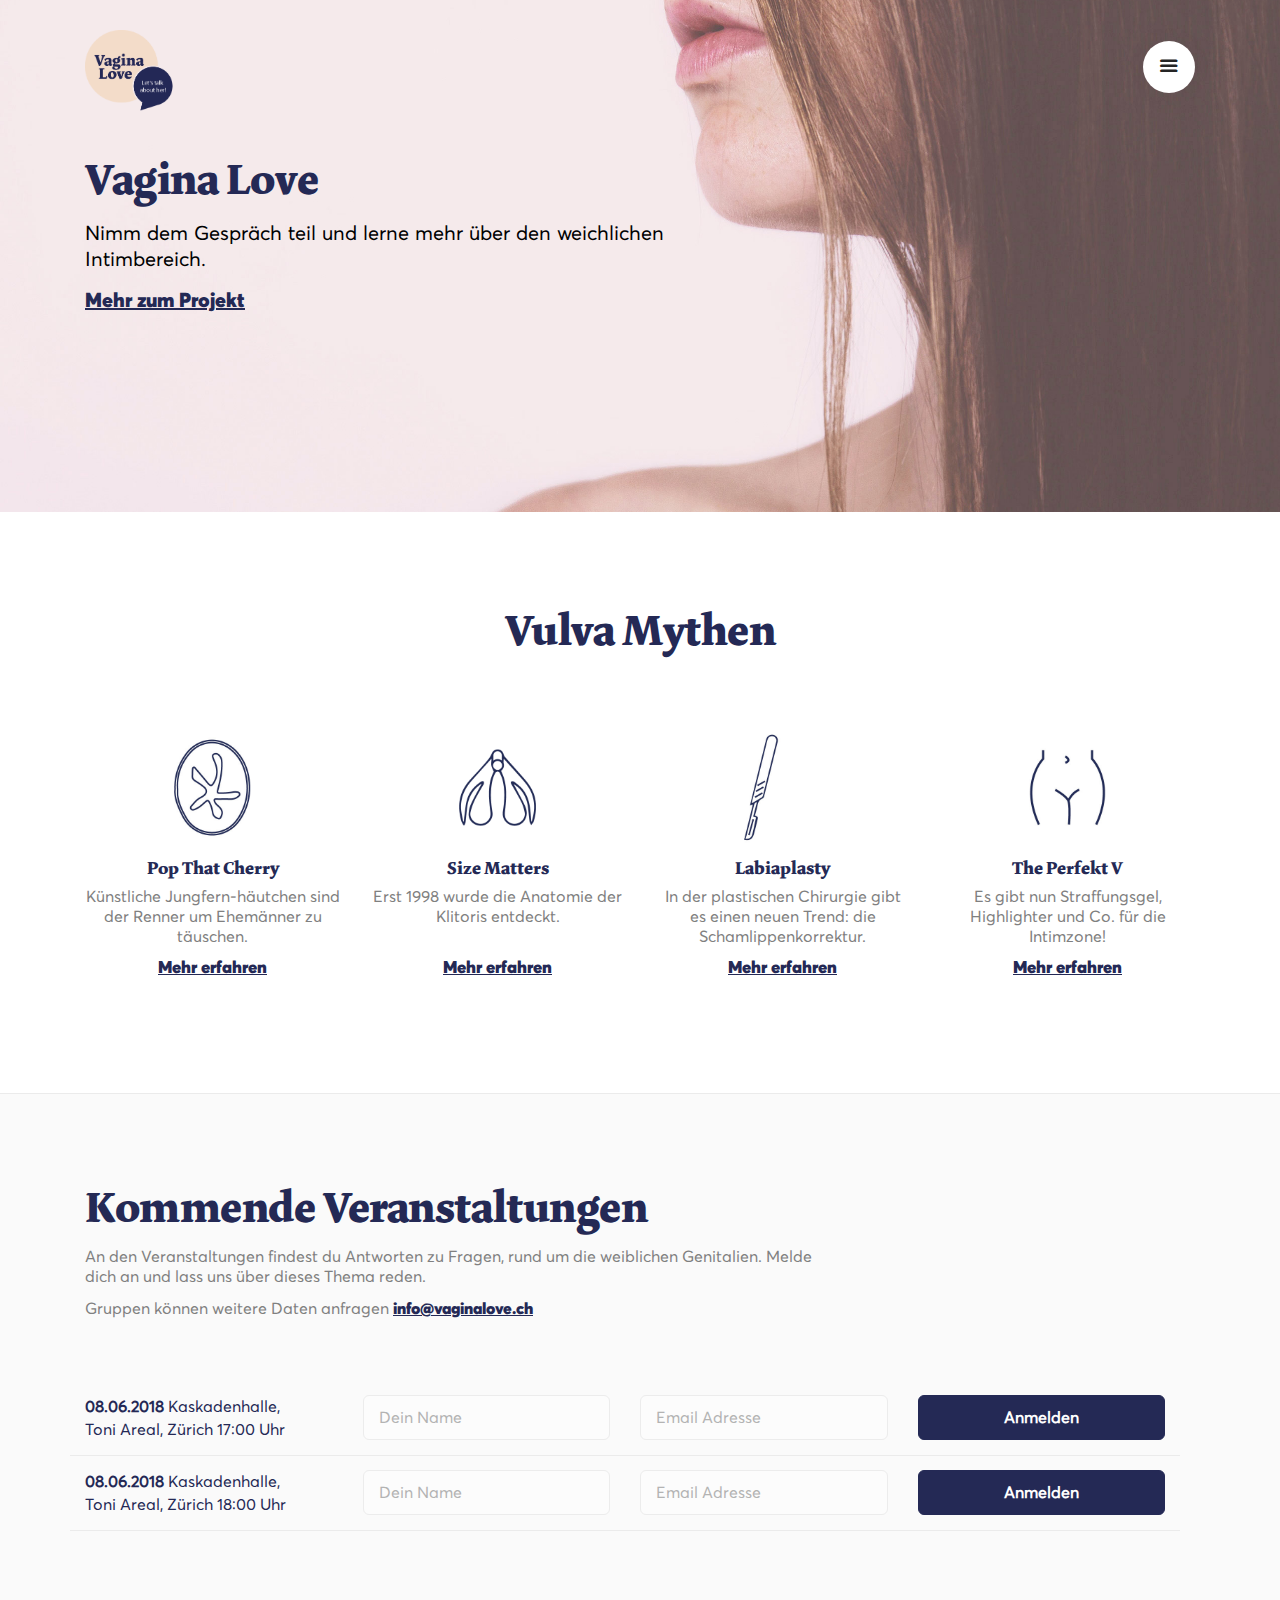
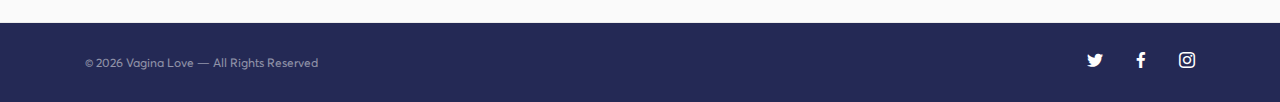
==== index.html @ 662192b5 "init size matters question change max to min in choral 1263" ====
<!doctype html>
<html lang="en">
    <head>
        <meta charset="utf-8">
        <title>Vagina Love – Let's talk about her</title>
        <meta name="viewport" content="width=device-width, initial-scale=1.0">
        <link href="css/stack-interface.css" rel="stylesheet" type="text/css" media="all">
        <link href="css/socicon.css" rel="stylesheet" type="text/css" media="all" />
        <link href="css/bootstrap.css" rel="stylesheet" type="text/css" media="all" />
        <link href="css/stack-interface.css" rel="stylesheet" type="text/css" media="all" />
        <link href="css/theme-charcoal.css" rel="stylesheet" type="text/css" media="all" />
        <link href="css/custom.css" rel="stylesheet" type="text/css" media="all" />
        <link href="css/checkValidity.css" rel="stylesheet" type="text/css" media="all" />

    </head>
    <body data-smooth-scroll-offset="77">
        <div class="nav-container">
            <div>
                <nav class="bar bar-toggle bar--absolute bar--transparent">
                    <div class="container">
                        <div class="row align-items-center">
                            <div class="col-6">
                                <div class="bar__module">
                                    <a href="index.html">  <img class="logo logo-light" alt="logo" src="img/Logo_Vagina_Love_05.png"> </a>
                                </div>
                            </div>
                            <div class="col-6 d-flex justify-content-end">
                                <div class="bar__module">
                                    <div class="modal-instance pull-right">
                                    <a class="modal-trigger menu-toggle" href="#"> <i class="stack-interface stack-menu"></i> </a>    
                                        <div class="modal-container menu-fullscreen">
                                            <div class="modal-content" data-width="100%" data-height="100%">
                                                <div class="pos-vertical-center pos-absolute text-center">
                                                    
                                                    <ul class="menu-vertical">
                                                        <li class="h3"> <a href="index.html">Vagina Love</a> </li>
                                                        <li class="h3"> <a href="das-projekt.html">Das Projekt</a> </li>
                                                       
                                                    </ul>
                                                </div>
                                                
                                            </div>
                                        </div>
                                    </div>
                                </div>
                            </div>
                        </div>
                    </div>
                </nav>
            </div>
        </div>
        <div class="main-container">
            <section class="cover cover-features imagebg image--light space--md" data-overlay="5">
                <div class="background-image-holder"> <img alt="background" src="img/freestocks-org-104616-unsplash.jpg"> </div>
                <div class="container">
                    <div class="row">
                        <div class="col-md-7 col-lg-7">
                            <h1>Vagina Love</h1>
                            <p class="lead weiss"> Nimm dem Gespräch teil und lerne mehr über den weichlichen Intimbereich.&nbsp;</p>
                            <a href="das-projekt.html"><h5 class="text-decoration title-link"><b>Mehr zum Projekt</b></h5></a>
                         
                        </div>

                    </div>
                </div>
            </section>
            <section>
                <div class="container">
                    <div class="row titel">
                        <div class="col-md-12 mobile-center">
                            <h1>Vulva Mythen</h1>
                        </div>
                    </div>
                </div>
          
            <section class="space--xs">
                <div class="container">
                    <div class="row mobile-center">
                        <div class="col-md-6 col-lg-3 abstand-box">
                            <div class="feature feature-6 ">
                            <a href="#" class="feature feature-6""> <img class="dark-icon" alt="Pic" src="img/VL_Icons_transparent-04.png">
                                <h4><b>Pop That Cherry</b></h4>
                                <p class="averta-small"> Künstliche Jungfern-häutchen sind der Renner um Ehemänner zu täuschen. </p>
                                <a href="pop-that-cherry.html"><h5 class="text-decoration"><b>Mehr erfahren</b></h5></a>
                            </a>

                            </div>
                        </div>
                        <div class="col-md-6 col-lg-3 abstand-box">
                            <div class="feature feature-6 ">
                            <a href="#" class="feature feature-6"> <img class="dark-icon" alt="Pic" src="img/VL_Icons_transparent-02.png">
                                <h4><b>Size Matters</b></h4>
                                <p class="averta-small"> Erst 1998 wurde die Anatomie der Klitoris entdeckt. </p>
                                <a href="size-matters.html"><h5 class="text-decoration"><b>Mehr erfahren</b></h5></a>
                            </a>

                            </div>
                        </div>
                     <div class="col-md-6 col-lg-3 abstand-box">
                            <div class="feature feature-6">
                            <a href="#" class="feature"><img class="mob dark-icon" alt="Pic" src="img/VL_Icons_transparent-03.jpg"> <img class="resp dark-icon " alt="Pic" src="img/VL_Icons_transparent-03-resp.png">
                                
                           
                                <h4><b>Labiaplasty</b></h4>
                                <p class="averta-small"> In der plastischen Chirurgie gibt es einen neuen Trend: die Schamlippenkorrektur. </p>
                                <a href="labiaplasty.html"><h5 class="text-decoration"><b>Mehr erfahren</b></h5></a>
                            </a>

                            </div>
                        </div>
                        <div class="col-md-6 col-lg-3 abstand-box letzte-box">
                            <div class="feature feature-6 ">
                            <a href="#" class="feature"> <img class="dark-icon" alt="Pic" src="img/VL_Icons_transparent-01.png">
                                <h4><b>The Perfekt V</b></h4>
                                <p class="averta-small"> Es gibt nun Straffungsgel, Highlighter und Co. für die Intimzone! </p>
                                <a href="perfect-v.html"><h5 class="text-decoration"><b>Mehr erfahren</b></h5></a>
                            </a>

                            </div>
                        </div>
                    </div>
                </div>
            </section>






            <section class="bg--secondary scroll-top">
                <div class="container">
                    <div class="row titel">
                        <div class="col-md-8">
                            <h1>Kommende Veranstaltungen</h1>
                            <p class="averta-small"> An den Veranstaltungen findest du Antworten zu Fragen, rund um die weiblichen Genitalien. Melde dich an und lass uns über dieses Thema reden. </p> 
                        
                            <p class="text-decoration averta-small tiefer">Gruppen können weitere Daten anfragen <a href="mailto:info@vaginalove.ch"><strong>info@vaginalove.ch</strong></a></p>  
                        </div>
                        
                    </div>
                </div>
            

            
<section class="anmelden">
            <section class="space--xxs text-center links bg--secondary">
                <div class="container">
                    <form class="row strich info-form">
                        <div class="col-md-6 col-lg-3 hoch "> 
                            <h5 class="info-date"><strong>08.06.2018</strong> Kaskadenhalle, </br>Toni Areal, Zürich 17:00 Uhr</h5> </div>
                            <div class="col-md-6 col-lg-3"> 
                                <input class="info-name" type="text" name="name" placeholder="Dein Name" required="true"> 
                            </div>
                            <div class="col-md-6 col-lg-3 "> 
                                <input  class="info-mail" type="email" name="email" placeholder="Email Adresse" required="true" type="mail">
                            </div>
                            <div class="col-md-6 col-lg-3 "> 
                                <button type="submit" class="btn btn--primary reg-btn">Anmelden</button> 
                            </div>
                        </form>
                </div>
           
            <section class="text-center links space--xxs bg--secondary">
                <div class="container">
                    <form class="row strich info-form">
                        <div class="col-md-6 col-lg-3 hoch "> 
                            <h5 class="info-date"><strong>08.06.2018</strong> Kaskadenhalle, </br>Toni Areal, Zürich 18:00 Uhr</h5> </div>
                            <div class="col-md-6 col-lg-3"> 
                                <input class="info-name" type="text" name="name" placeholder="Dein Name" required="true"> 
                            </div>
                            <div class="col-md-6 col-lg-3 "> 
                                <input  class="info-mail" type="email" name="email" placeholder="Email Adresse" required="true" type="mail">
                            </div>
                            <div class="col-md-6 col-lg-3 "> 
                                <button type="submit" class="btn btn--primary reg-btn">Anmelden</button> 
                            </div>
                        </form>
                </div>
            
           </section>
</section>


        </div>
<footer class="footer-7 text-center-xs bg--primary">
                <div class="container">
                    <div class="row">
                        <div class="col-sm-6"> <span class="type--fine-print">© <span class="update-year"></span> Vagina Love — All Rights Reserved</span>
                        </div>
                        <div class="col-sm-6 text-right text-center-xs">
                            <ul class="social-list list-inline">
                            
                                <li><a href="#"><i class="socicon socicon-twitter icon icon--xs"></i></a></li>
                                <li><a href="#"><i class="socicon socicon-facebook icon icon--xs"></i></a></li>
                                <li><a href="#"><i class="socicon socicon-instagram icon icon--xs"></i></a></li>
                            </ul>
                        </div>
                    </div>
                </div>
</footer>
        <script src="js/jquery-3.1.1.min.js"></script>
        <script src="js/parallax.js"></script>
        <script src="js/smooth-scroll.min.js"></script>
        <script src="js/scripts.js"></script>
        <script src="js/php-script.js"></script>
        <script src="js/checkValidity.js"></script>
        <script src="js/custom.js"></script>
    </body>

</html>
---- css/stack-interface.css ----
@font-face {
  font-family: 'stack-interface';
  src: url('../fonts/stack-interface.eot?33839631');
  src: url('../fonts/stack-interface.eot?33839631#iefix') format('embedded-opentype'),
       url('../fonts/stack-interface.woff2?33839631') format('woff2'),
       url('../fonts/stack-interface.woff?33839631') format('woff'),
       url('../fonts/stack-interface.ttf?33839631') format('truetype'),
       url('../fonts/stack-interface.svg?33839631#stack-interface') format('svg');
  font-weight: normal;
  font-style: normal;
}
/* Chrome hack: SVG is rendered more smooth in Windozze. 100% magic, uncomment if you need it. */
/* Note, that will break hinting! In other OS-es font will be not as sharp as it could be */
/*
@media screen and (-webkit-min-device-pixel-ratio:0) {
  @font-face {
    font-family: 'stack-interface';
    src: url('../font/stack-interface.svg?34857618#stack-interface') format('svg');
  }
}
*/
 
 [class^="stack-"]:before, [class*=" stack-"]:before {
  font-family: "stack-interface";
  font-style: normal;
  font-weight: normal;
  speak: none;
 
  display: inline-block;
  text-decoration: inherit;
  width: 1em;
  margin-right: .2em;
  text-align: center;
  /* opacity: .8; */
 
  /* For safety - reset parent styles, that can break glyph codes*/
  font-variant: normal;
  text-transform: none;
 
  /* fix buttons height, for twitter bootstrap */
  line-height: 1em;
 
  /* Animation center compensation - margins should be symmetric */
  /* remove if not needed */
  margin-left: .2em;
 
  /* you can be more comfortable with increased icons size */
  /* font-size: 120%; */
 
  /* Font smoothing. That was taken from TWBS */
  -webkit-font-smoothing: antialiased;
  -moz-osx-font-smoothing: grayscale;
 
  /* Uncomment for 3D effect */
  /* text-shadow: 1px 1px 1px rgba(127, 127, 127, 0.3); */
}
 
.stack-down-open-big:before { content: '\e800'; } /* '' */
.stack-left-open-big:before { content: '\e801'; } /* '' */
.stack-right-open-big:before { content: '\e802'; } /* '' */
.stack-up-open-big:before { content: '\e803'; } /* '' */
.stack-basket:before { content: '\e804'; } /* '' */
.stack-search:before { content: '\e805'; } /* '' */
.stack-down-dir:before { content: '\e806'; } /* '' */
.stack-left-dir:before { content: '\e807'; } /* '' */
.stack-right-dir:before { content: '\e808'; } /* '' */
.stack-up-dir:before { content: '\e809'; } /* '' */
.stack-down-open:before { content: '\e80a'; } /* '' */
.stack-left-open:before { content: '\e80b'; } /* '' */
.stack-right-open:before { content: '\e80c'; } /* '' */
.stack-up-open:before { content: '\e80d'; } /* '' */
.stack-menu:before { content: '\e80e'; } /* '' */
.stack-users:before { content: '\e80f'; } /* '' */
.stack-publish:before { content: '\e810'; } /* '' */
.stack-trash:before { content: '\e811'; } /* '' */
.stack-bell:before { content: '\e812'; } /* '' */
.stack-cog:before { content: '\e813'; } /* '' */
.stack-plus-circled:before { content: '\e814'; } /* '' */
.stack-dot-3:before { content: '\e815'; } /* '' */
---- css/socicon.css ----
@font-face {
  font-family: 'Socicon';
  src:  url('../fonts/socicon.eot?a93r5t');
  src:  url('../fonts/socicon.eot?a93r5t#iefix') format('embedded-opentype'),
    url('../fonts/socicon.ttf?a93r5t') format('truetype'),
    url('../fonts/socicon.woff?a93r5t') format('woff'),
    url('../fonts/socicon.svg?a93r5t#Socicon') format('svg');
  font-weight: normal;
  font-style: normal;
}

[class^="socicon-"], [class*=" socicon-"] {
  /* use !important to prevent issues with browser extensions that change fonts */
  font-family: 'Socicon' !important;
  speak: none;
  font-style: normal;
  font-weight: normal;
  font-variant: normal;
  text-transform: none;
  line-height: 1;

  /* Better Font Rendering =========== */
  -webkit-font-smoothing: antialiased;
  -moz-osx-font-smoothing: grayscale;
}

.socicon-gamewisp:before {
  content: "\e905";
}
.socicon-bloglovin:before {
  content: "\e904";
}
.socicon-tunein:before {
  content: "\e903";
}
.socicon-gamejolt:before {
  content: "\e901";
}
.socicon-trello:before {
  content: "\e902";
}
.socicon-spreadshirt:before {
  content: "\e900";
}
.socicon-500px:before {
  content: "\e000";
}
.socicon-8tracks:before {
  content: "\e001";
}
.socicon-airbnb:before {
  content: "\e002";
}
.socicon-alliance:before {
  content: "\e003";
}
.socicon-amazon:before {
  content: "\e004";
}
.socicon-amplement:before {
  content: "\e005";
}
.socicon-android:before {
  content: "\e006";
}
.socicon-angellist:before {
  content: "\e007";
}
.socicon-apple:before {
  content: "\e008";
}
.socicon-appnet:before {
  content: "\e009";
}
.socicon-baidu:before {
  content: "\e00a";
}
.socicon-bandcamp:before {
  content: "\e00b";
}
.socicon-battlenet:before {
  content: "\e00c";
}
.socicon-beam:before {
  content: "\e00d";
}
.socicon-bebee:before {
  content: "\e00e";
}
.socicon-bebo:before {
  content: "\e00f";
}
.socicon-behance:before {
  content: "\e010";
}
.socicon-blizzard:before {
  content: "\e011";
}
.socicon-blogger:before {
  content: "\e012";
}
.socicon-buffer:before {
  content: "\e013";
}
.socicon-chrome:before {
  content: "\e014";
}
.socicon-coderwall:before {
  content: "\e015";
}
.socicon-curse:before {
  content: "\e016";
}
.socicon-dailymotion:before {
  content: "\e017";
}
.socicon-deezer:before {
  content: "\e018";
}
.socicon-delicious:before {
  content: "\e019";
}
.socicon-deviantart:before {
  content: "\e01a";
}
.socicon-diablo:before {
  content: "\e01b";
}
.socicon-digg:before {
  content: "\e01c";
}
.socicon-discord:before {
  content: "\e01d";
}
.socicon-disqus:before {
  content: "\e01e";
}
.socicon-douban:before {
  content: "\e01f";
}
.socicon-draugiem:before {
  content: "\e020";
}
.socicon-dribbble:before {
  content: "\e021";
}
.socicon-drupal:before {
  content: "\e022";
}
.socicon-ebay:before {
  content: "\e023";
}
.socicon-ello:before {
  content: "\e024";
}
.socicon-endomodo:before {
  content: "\e025";
}
.socicon-envato:before {
  content: "\e026";
}
.socicon-etsy:before {
  content: "\e027";
}
.socicon-facebook:before {
  content: "\e028";
}
.socicon-feedburner:before {
  content: "\e029";
}
.socicon-filmweb:before {
  content: "\e02a";
}
.socicon-firefox:before {
  content: "\e02b";
}
.socicon-flattr:before {
  content: "\e02c";
}
.socicon-flickr:before {
  content: "\e02d";
}
.socicon-formulr:before {
  content: "\e02e";
}
.socicon-forrst:before {
  content: "\e02f";
}
.socicon-foursquare:before {
  content: "\e030";
}
.socicon-friendfeed:before {
  content: "\e031";
}
.socicon-github:before {
  content: "\e032";
}
.socicon-goodreads:before {
  content: "\e033";
}
.socicon-google:before {
  content: "\e034";
}
.socicon-googlescholar:before {
  content: "\e035";
}
.socicon-googlegroups:before {
  content: "\e036";
}
.socicon-googlephotos:before {
  content: "\e037";
}
.socicon-googleplus:before {
  content: "\e038";
}
.socicon-grooveshark:before {
  content: "\e039";
}
.socicon-hackerrank:before {
  content: "\e03a";
}
.socicon-hearthstone:before {
  content: "\e03b";
}
.socicon-hellocoton:before {
  content: "\e03c";
}
.socicon-heroes:before {
  content: "\e03d";
}
.socicon-hitbox:before {
  content: "\e03e";
}
.socicon-horde:before {
  content: "\e03f";
}
.socicon-houzz:before {
  content: "\e040";
}
.socicon-icq:before {
  content: "\e041";
}
.socicon-identica:before {
  content: "\e042";
}
.socicon-imdb:before {
  content: "\e043";
}
.socicon-instagram:before {
  content: "\e044";
}
.socicon-issuu:before {
  content: "\e045";
}
.socicon-istock:before {
  content: "\e046";
}
.socicon-itunes:before {
  content: "\e047";
}
.socicon-keybase:before {
  content: "\e048";
}
.socicon-lanyrd:before {
  content: "\e049";
}
.socicon-lastfm:before {
  content: "\e04a";
}
.socicon-line:before {
  content: "\e04b";
}
.socicon-linkedin:before {
  content: "\e04c";
}
.socicon-livejournal:before {
  content: "\e04d";
}
.socicon-lyft:before {
  content: "\e04e";
}
.socicon-macos:before {
  content: "\e04f";
}
.socicon-mail:before {
  content: "\e050";
}
.socicon-medium:before {
  content: "\e051";
}
.socicon-meetup:before {
  content: "\e052";
}
.socicon-mixcloud:before {
  content: "\e053";
}
.socicon-modelmayhem:before {
  content: "\e054";
}
.socicon-mumble:before {
  content: "\e055";
}
.socicon-myspace:before {
  content: "\e056";
}
.socicon-newsvine:before {
  content: "\e057";
}
.socicon-nintendo:before {
  content: "\e058";
}
.socicon-npm:before {
  content: "\e059";
}
.socicon-odnoklassniki:before {
  content: "\e05a";
}
.socicon-openid:before {
  content: "\e05b";
}
.socicon-opera:before {
  content: "\e05c";
}
.socicon-outlook:before {
  content: "\e05d";
}
.socicon-overwatch:before {
  content: "\e05e";
}
.socicon-patreon:before {
  content: "\e05f";
}
.socicon-paypal:before {
  content: "\e060";
}
.socicon-periscope:before {
  content: "\e061";
}
.socicon-persona:before {
  content: "\e062";
}
.socicon-pinterest:before {
  content: "\e063";
}
.socicon-play:before {
  content: "\e064";
}
.socicon-player:before {
  content: "\e065";
}
.socicon-playstation:before {
  content: "\e066";
}
.socicon-pocket:before {
  content: "\e067";
}
.socicon-qq:before {
  content: "\e068";
}
.socicon-quora:before {
  content: "\e069";
}
.socicon-raidcall:before {
  content: "\e06a";
}
.socicon-ravelry:before {
  content: "\e06b";
}
.socicon-reddit:before {
  content: "\e06c";
}
.socicon-renren:before {
  content: "\e06d";
}
.socicon-researchgate:before {
  content: "\e06e";
}
.socicon-residentadvisor:before {
  content: "\e06f";
}
.socicon-reverbnation:before {
  content: "\e070";
}
.socicon-rss:before {
  content: "\e071";
}
.socicon-sharethis:before {
  content: "\e072";
}
.socicon-skype:before {
  content: "\e073";
}
.socicon-slideshare:before {
  content: "\e074";
}
.socicon-smugmug:before {
  content: "\e075";
}
.socicon-snapchat:before {
  content: "\e076";
}
.socicon-songkick:before {
  content: "\e077";
}
.socicon-soundcloud:before {
  content: "\e078";
}
.socicon-spotify:before {
  content: "\e079";
}
.socicon-stackexchange:before {
  content: "\e07a";
}
.socicon-stackoverflow:before {
  content: "\e07b";
}
.socicon-starcraft:before {
  content: "\e07c";
}
.socicon-stayfriends:before {
  content: "\e07d";
}
.socicon-steam:before {
  content: "\e07e";
}
.socicon-storehouse:before {
  content: "\e07f";
}
.socicon-strava:before {
  content: "\e080";
}
.socicon-streamjar:before {
  content: "\e081";
}
.socicon-stumbleupon:before {
  content: "\e082";
}
.socicon-swarm:before {
  content: "\e083";
}
.socicon-teamspeak:before {
  content: "\e084";
}
.socicon-teamviewer:before {
  content: "\e085";
}
.socicon-technorati:before {
  content: "\e086";
}
.socicon-telegram:before {
  content: "\e087";
}
.socicon-tripadvisor:before {
  content: "\e088";
}
.socicon-tripit:before {
  content: "\e089";
}
.socicon-triplej:before {
  content: "\e08a";
}
.socicon-tumblr:before {
  content: "\e08b";
}
.socicon-twitch:before {
  content: "\e08c";
}
.socicon-twitter:before {
  content: "\e08d";
}
.socicon-uber:before {
  content: "\e08e";
}
.socicon-ventrilo:before {
  content: "\e08f";
}
.socicon-viadeo:before {
  content: "\e090";
}
.socicon-viber:before {
  content: "\e091";
}
.socicon-viewbug:before {
  content: "\e092";
}
.socicon-vimeo:before {
  content: "\e093";
}
.socicon-vine:before {
  content: "\e094";
}
.socicon-vkontakte:before {
  content: "\e095";
}
.socicon-warcraft:before {
  content: "\e096";
}
.socicon-wechat:before {
  content: "\e097";
}
.socicon-weibo:before {
  content: "\e098";
}
.socicon-whatsapp:before {
  content: "\e099";
}
.socicon-wikipedia:before {
  content: "\e09a";
}
.socicon-windows:before {
  content: "\e09b";
}
.socicon-wordpress:before {
  content: "\e09c";
}
.socicon-wykop:before {
  content: "\e09d";
}
.socicon-xbox:before {
  content: "\e09e";
}
.socicon-xing:before {
  content: "\e09f";
}
.socicon-yahoo:before {
  content: "\e0a0";
}
.socicon-yammer:before {
  content: "\e0a1";
}
.socicon-yandex:before {
  content: "\e0a2";
}
.socicon-yelp:before {
  content: "\e0a3";
}
.socicon-younow:before {
  content: "\e0a4";
}
.socicon-youtube:before {
  content: "\e0a5";
}
.socicon-zapier:before {
  content: "\e0a6";
}
.socicon-zerply:before {
  content: "\e0a7";
}
.socicon-zomato:before {
  content: "\e0a8";
}
.socicon-zynga:before {
  content: "\e0a9";
}
---- css/stack-interface.css ----
@font-face {
  font-family: 'stack-interface';
  src: url('../fonts/stack-interface.eot?33839631');
  src: url('../fonts/stack-interface.eot?33839631#iefix') format('embedded-opentype'),
       url('../fonts/stack-interface.woff2?33839631') format('woff2'),
       url('../fonts/stack-interface.woff?33839631') format('woff'),
       url('../fonts/stack-interface.ttf?33839631') format('truetype'),
       url('../fonts/stack-interface.svg?33839631#stack-interface') format('svg');
  font-weight: normal;
  font-style: normal;
}
/* Chrome hack: SVG is rendered more smooth in Windozze. 100% magic, uncomment if you need it. */
/* Note, that will break hinting! In other OS-es font will be not as sharp as it could be */
/*
@media screen and (-webkit-min-device-pixel-ratio:0) {
  @font-face {
    font-family: 'stack-interface';
    src: url('../font/stack-interface.svg?34857618#stack-interface') format('svg');
  }
}
*/
 
 [class^="stack-"]:before, [class*=" stack-"]:before {
  font-family: "stack-interface";
  font-style: normal;
  font-weight: normal;
  speak: none;
 
  display: inline-block;
  text-decoration: inherit;
  width: 1em;
  margin-right: .2em;
  text-align: center;
  /* opacity: .8; */
 
  /* For safety - reset parent styles, that can break glyph codes*/
  font-variant: normal;
  text-transform: none;
 
  /* fix buttons height, for twitter bootstrap */
  line-height: 1em;
 
  /* Animation center compensation - margins should be symmetric */
  /* remove if not needed */
  margin-left: .2em;
 
  /* you can be more comfortable with increased icons size */
  /* font-size: 120%; */
 
  /* Font smoothing. That was taken from TWBS */
  -webkit-font-smoothing: antialiased;
  -moz-osx-font-smoothing: grayscale;
 
  /* Uncomment for 3D effect */
  /* text-shadow: 1px 1px 1px rgba(127, 127, 127, 0.3); */
}
 
.stack-down-open-big:before { content: '\e800'; } /* '' */
.stack-left-open-big:before { content: '\e801'; } /* '' */
.stack-right-open-big:before { content: '\e802'; } /* '' */
.stack-up-open-big:before { content: '\e803'; } /* '' */
.stack-basket:before { content: '\e804'; } /* '' */
.stack-search:before { content: '\e805'; } /* '' */
.stack-down-dir:before { content: '\e806'; } /* '' */
.stack-left-dir:before { content: '\e807'; } /* '' */
.stack-right-dir:before { content: '\e808'; } /* '' */
.stack-up-dir:before { content: '\e809'; } /* '' */
.stack-down-open:before { content: '\e80a'; } /* '' */
.stack-left-open:before { content: '\e80b'; } /* '' */
.stack-right-open:before { content: '\e80c'; } /* '' */
.stack-up-open:before { content: '\e80d'; } /* '' */
.stack-menu:before { content: '\e80e'; } /* '' */
.stack-users:before { content: '\e80f'; } /* '' */
.stack-publish:before { content: '\e810'; } /* '' */
.stack-trash:before { content: '\e811'; } /* '' */
.stack-bell:before { content: '\e812'; } /* '' */
.stack-cog:before { content: '\e813'; } /* '' */
.stack-plus-circled:before { content: '\e814'; } /* '' */
.stack-dot-3:before { content: '\e815'; } /* '' */
---- css/theme-charcoal.css ----
/**!**************/
/**! Contents **/
/**! 01. Reset **/
/**! 02. Typography **/
/**! 03. Position **/
/**! 04. Element Size **/
/**! 05. Images **/
/**! 06. Buttons **/
/**! 07. Icons **/
/**! 08. Lists **/
/**! 09. Lightbox **/
/**! 10. Menus **/
/**! 11. Dropdowns **/
/**! 12. Form Elements **/
/**! 13. Accordions **/
/**! 14. Breadcrumbs **/
/**! 15. Radials **/
/**! 16. Tabs **/
/**! 17. Boxes **/
/**! 18. Sliders Flickity **/
/**! 19. Hover Elements **/
/**! 20. Masonry **/
/**! 21. Modals **/
/**! 22. Maps **/
/**! 23. Parallax **/
/**! 24. Notifications **/
/**! 25. Video **/
/**! 26. Colors **/
/**! 27. Image Blocks **/
/**! 28. MailChimp & Campaign Monitor **/
/**! 29. Twitter **/
/**! 30. Transitions **/
/**! 31. Switchable Sections **/
/**! 32. Typed Effect **/
/**! 33. Gradient BG **/
/**! 34. Bars **/
/**! 35. Navigation In Page **/
/**! 36. Helper Classes **/
/**! 37. Spacing **/
/**! 38. Boxed Layout **/
/**! 39. Wizard **/
/**! 40. Alerts **/
/**! 41. Progress - Horizontal **/
/**! 42. Theme Overrides **/
/**!**************/
/**!**************/
/**!**************/
/**! 01. Reset **/
*,
h1,
h2,
h3,
h4,
h5,
h6,
p,
ul,
a {
  margin: 0;
  padding: 0;
}
/**! 02. Typography **/
html {
  font-size: 87.5%;
}
@media all and (max-width: 768px) {
  html {
    font-size: 81.25%;
  }
}
body {
  font-size: 1em;
  line-height: 1.85714286em;
  -webkit-font-smoothing: antialiased;
  -moz-osx-font-smoothing: grayscale;
  font-family: 'Open Sans', 'Helvetica', 'Arial', sans-serif;
  color: #666666;
  font-weight: 400;
}
h1,
h2,
h3,
h4,
h5,
h6,
.h1,
.h2,
.h3,
.h4,
.h5,
.h6 {
  font-family: 'Open Sans', 'Helvetica', 'Arial', sans-serif;
  color: #252525;
  font-weight: 300;
  font-variant-ligatures: common-ligatures;
  margin-top: 0;
  margin-bottom: 0;
}
h1,
.h1 {
  font-size: 3.14285714em;
  line-height: 1.31818182em;
}
h2,
.h2 {
  font-size: 2.35714286em;
  line-height: 1.36363636em;
}
h3,
.h3 {
  font-size: 1.78571429em;
  line-height: 1.5em;
}
h4,
.h4 {
  font-size: 1.35714286em;
  line-height: 1.36842105em;
}
h5,
.h5 {
  font-size: 1em;
  line-height: 1.85714286em;
}
h6,
.h6 {
  font-size: 0.85714286em;
  line-height: 2.16666667em;
}
.lead {
  font-size: 1.35714286em;
  line-height: 1.68421053em;
}
@media all and (max-width: 767px) {
  h1,
  .h1 {
    font-size: 2.35714286em;
    line-height: 1.36363636em;
  }
  h2,
  .h2 {
    font-size: 1.78571429em;
    line-height: 1.5em;
  }
  h3,
  .h3 {
    font-size: 1.35714286em;
    line-height: 1.85714286em;
  }
  .lead {
    font-size: 1.35714286em;
    line-height: 1.36842105em;
  }
}
p,
ul,
ol,
pre,
table,
blockquote {
  margin-bottom: 1.85714286em;
}
ul,
ol {
  list-style: none;
  line-height: 1.85714286em;
}
ul.bullets {
  list-style: inside;
}
ol {
  list-style-type: upper-roman;
  list-style-position: inside;
}
blockquote {
  font-size: 1.78571429em;
  line-height: 1.5em;
  padding: 0;
  margin: 0;
  border-left: 0;
}
strong {
  font-weight: 600;
}
hr {
  margin: 1.85714286em 0;
  border-color: #fafafa;
}
a:hover,
a:focus,
a:active {
  text-decoration: none;
  outline: none;
}
/*! Typography -- Helpers */
.type--fade {
  opacity: .5;
}
.type--uppercase {
  text-transform: uppercase;
}
.type--bold {
  font-weight: bold;
}
.type--italic {
  font-style: italic;
}
.type--fine-print {
  font-size: 0.85714286em;
}
.type--strikethrough {
  text-decoration: line-through;
  opacity: .5;
}
.type--underline {
  text-decoration: underline;
}
.type--body-font {
  font-family: 'Open Sans', 'Helvetica';
}
/**! 03. Position **/
body {
  overflow-x: hidden;
}
.pos-relative {
  position: relative;
}
.pos-absolute {
  position: absolute;
}
.pos-absolute.container {
  left: 0;
  right: 0;
}
.pos-top {
  top: 0;
}
.pos-bottom {
  bottom: 0;
}
.pos-right {
  right: 0;
}
.pos-left {
  left: 0;
}
.float-left {
  float: left;
}
.float-right {
  float: right;
}
@media all and (max-width: 767px) {
  .float-left,
  .float-right {
    float: none;
  }
  .float-left-xs {
    float: left;
  }
  .float-right-xs {
    float: right;
  }
}
.pos-vertical-center {
  position: relative;
  top: 50%;
  transform: translateY(-50%);
  -webkit-transform: translateY(-50%);
}
@media all and (max-width: 767px) {
  .pos-vertical-center {
    top: 0;
    transform: none;
    -webkit-transform: none;
  }
}
@media all and (max-height: 600px) {
  .pos-vertical-center {
    top: 0;
    transform: none;
    -webkit-transform: none;
  }
}
.pos-vertical-align-columns {
  display: table;
  table-layout: fixed;
  width: 100%;
}
.pos-vertical-align-columns > div[class*='col-'] {
  display: table-cell;
  float: none;
  vertical-align: middle;
}
@media all and (max-width: 990px) {
  .pos-vertical-align-columns {
    display: block;
    width: auto;
  }
  .pos-vertical-align-columns > div[class*='col-'] {
    display: block;
  }
}
.inline-block {
  display: inline-block;
}
.block {
  display: block;
}
@media all and (max-width: 767px) {
  .block--xs {
    display: block;
  }
}
@media all and (max-width: 990px) {
  .text-center-md {
    text-align: center;
  }
  .text-left-md {
    text-align: left;
  }
  .text-right-md {
    text-align: right;
  }
}
@media all and (max-width: 767px) {
  .text-center-xs {
    text-align: center;
  }
  .text-left-xs {
    text-align: left;
  }
  .text-right-xs {
    text-align: right;
  }
}
/**! 04. Element Size **/
.height-100,
.height-90,
.height-80,
.height-70,
.height-60,
.height-50,
.height-40,
.height-30,
.height-20,
.height-10 {
  height: auto;
  padding: 5em 0;
}
@media all and (max-width: 767px) {
  .height-100,
  .height-90,
  .height-80,
  .height-70,
  .height-60,
  .height-50,
  .height-40,
  .height-30,
  .height-20,
  .height-10 {
    height: auto;
    padding: 4em 0;
  }
}
@media all and (min-height: 600px) and (min-width: 767px) {
  .height-10 {
    height: 10vh;
  }
  .height-20 {
    height: 20vh;
  }
  .height-30 {
    height: 30vh;
  }
  .height-40 {
    height: 40vh;
  }
  .height-50 {
    height: 50vh;
  }
  .height-60 {
    height: 60vh;
  }
  .height-70 {
    height: 70vh;
  }
  .height-80 {
    height: 80vh;
  }
  .height-90 {
    height: 90vh;
  }
  .height-100 {
    height: 100vh;
  }
}
section.height-auto {
  height: auto;
}
section.height-auto .pos-vertical-center {
  top: 0;
  position: relative;
  transform: none;
}
@media all and (max-width: 767px) {
  div[class*='col-'][class*='height-'] {
    padding-top: 5.57142857em !important;
    padding-bottom: 5.57142857em !important;
  }
}
/**! 05. Images **/
img {
  max-width: 100%;
  margin-bottom: 1.85714286em;
}
/*p+img, img:last-child{
	margin-bottom: 0;
}*/
.img--fullwidth {
  width: 100%;
}
[data-grid="2"].masonry {
  -webkit-column-count: 2;
  -webkit-column-gap: 0;
  -moz-column-count: 2;
  -moz-column-gap: 0;
  column-count: 2;
  column-gap: 0;
}
[data-grid="2"].masonry li {
  width: 100%;
  float: none;
}
[data-grid="2"] li {
  width: 50%;
  display: inline-block;
}
[data-grid="3"].masonry {
  -webkit-column-count: 3;
  -webkit-column-gap: 0;
  -moz-column-count: 3;
  -moz-column-gap: 0;
  column-count: 3;
  column-gap: 0;
}
[data-grid="3"].masonry li {
  width: 100%;
  float: none;
}
[data-grid="3"] li {
  width: 33.33333333%;
  display: inline-block;
}
[data-grid="4"].masonry {
  -webkit-column-count: 4;
  -webkit-column-gap: 0;
  -moz-column-count: 4;
  -moz-column-gap: 0;
  column-count: 4;
  column-gap: 0;
}
[data-grid="4"].masonry li {
  width: 100%;
  float: none;
}
[data-grid="4"] li {
  width: 25%;
  display: inline-block;
}
[data-grid="5"].masonry {
  -webkit-column-count: 5;
  -webkit-column-gap: 0;
  -moz-column-count: 5;
  -moz-column-gap: 0;
  column-count: 5;
  column-gap: 0;
}
[data-grid="5"].masonry li {
  width: 100%;
  float: none;
}
[data-grid="5"] li {
  width: 20%;
  display: inline-block;
}
[data-grid="6"].masonry {
  -webkit-column-count: 6;
  -webkit-column-gap: 0;
  -moz-column-count: 6;
  -moz-column-gap: 0;
  column-count: 6;
  column-gap: 0;
}
[data-grid="6"].masonry li {
  width: 100%;
  float: none;
}
[data-grid="6"] li {
  width: 16.66666667%;
  display: inline-block;
}
[data-grid="7"].masonry {
  -webkit-column-count: 7;
  -webkit-column-gap: 0;
  -moz-column-count: 7;
  -moz-column-gap: 0;
  column-count: 7;
  column-gap: 0;
}
[data-grid="7"].masonry li {
  width: 100%;
  float: none;
}
[data-grid="7"] li {
  width: 14.28571429%;
  display: inline-block;
}
[data-grid="8"].masonry {
  -webkit-column-count: 8;
  -webkit-column-gap: 0;
  -moz-column-count: 8;
  -moz-column-gap: 0;
  column-count: 8;
  column-gap: 0;
}
[data-grid="8"].masonry li {
  width: 100%;
  float: none;
}
[data-grid="8"] li {
  width: 12.5%;
  display: inline-block;
}
@media all and (max-width: 767px) {
  [data-grid]:not(.masonry) li {
    width: 33.333333%;
  }
  [data-grid="2"]:not(.masonry) li {
    width: 50%;
  }
  [data-grid].masonry {
    -webkit-column-count: 1;
    -moz-column-count: 1;
    column-count: 1;
  }
}
.background-image-holder {
  position: absolute;
  height: 100%;
  top: 0;
  left: 0;
  background-size: cover !important;
  background-position: 50% 50% !important;
  z-index: 0;
  transition: opacity .3s linear;
  -webkit-transition: opacity .3s linear;
  opacity: 0;
  background: #252525;
}
.background-image-holder:not([class*='col-']) {
  width: 100%;
}
.background-image-holder.background--bottom {
  background-position: 50% 100% !important;
}
.background-image-holder.background--top {
  background-position: 50% 0% !important;
}
.image--light .background-image-holder {
  background: none;
}
.background-image-holder img {
  display: none;
}
[data-overlay] {
  position: relative;
}
[data-overlay]:before {
  position: absolute;
  content: '';
  background: #252525;
  width: 100%;
  height: 100%;
  top: 0;
  left: 0;
  z-index: 1;
}
[data-overlay] *:not(.container):not(.background-image-holder) {
  z-index: 2;
}
[data-overlay].image--light:before {
  background: #fff;
}
[data-overlay].bg--primary:before {
  background: #2374ab;
}
[data-overlay="1"]:before {
  opacity: 0.1;
}
[data-overlay="2"]:before {
  opacity: 0.2;
}
[data-overlay="3"]:before {
  opacity: 0.3;
}
[data-overlay="4"]:before {
  opacity: 0.4;
}
[data-overlay="5"]:before {
  opacity: 0.5;
}
[data-overlay="6"]:before {
  opacity: 0.6;
}
[data-overlay="7"]:before {
  opacity: 0.7;
}
[data-overlay="8"]:before {
  opacity: 0.8;
}
[data-overlay="9"]:before {
  opacity: 0.9;
}
[data-overlay="10"]:before {
  opacity: 1;
}
[data-overlay="0"]:before {
  opacity: 0;
}
[data-scrim-bottom] {
  position: relative;
}
[data-scrim-bottom]:before {
  position: absolute;
  content: '';
  width: 100%;
  height: 80%;
  background: -moz-linear-gradient(top, rgba(0, 0, 0, 0) 0%, #252525 100%);
  /* FF3.6+ */
  background: -webkit-gradient(linear, left top, left bottom, color-stop(0%, rgba(0, 0, 0, 0)), color-stop(100%, #252525));
  /* Chrome,Safari4+ */
  background: -webkit-linear-gradient(top, rgba(0, 0, 0, 0) 0%, #252525 100%);
  /* Chrome10+,Safari5.1+ */
  background: -o-linear-gradient(top, rgba(0, 0, 0, 0) 0%, #252525 100%);
  /* Opera 11.10+ */
  background: -ms-linear-gradient(top, rgba(0, 0, 0, 0) 0%, #252525 100%);
  /* IE10+ */
  background: linear-gradient(to bottom, rgba(0, 0, 0, 0) 0%, #252525 100%);
  bottom: 0;
  left: 0;
  z-index: 1;
  backface-visibility: hidden;
}
[data-scrim-bottom]:not(.image--light) h1,
[data-scrim-bottom]:not(.image--light) h2,
[data-scrim-bottom]:not(.image--light) h3,
[data-scrim-bottom]:not(.image--light) h4,
[data-scrim-bottom]:not(.image--light) h5,
[data-scrim-bottom]:not(.image--light) h6 {
  color: #a5a5a5;
  color: #f1f1f1;
}
[data-scrim-bottom]:not(.image--light) p,
[data-scrim-bottom]:not(.image--light) span,
[data-scrim-bottom]:not(.image--light) ul {
  color: #e6e6e6;
}
[data-scrim-bottom].image--light:before {
  background: #fff;
}
[data-scrim-bottom="1"]:before {
  opacity: 0.1;
}
[data-scrim-bottom="2"]:before {
  opacity: 0.2;
}
[data-scrim-bottom="3"]:before {
  opacity: 0.3;
}
[data-scrim-bottom="4"]:before {
  opacity: 0.4;
}
[data-scrim-bottom="5"]:before {
  opacity: 0.5;
}
[data-scrim-bottom="6"]:before {
  opacity: 0.6;
}
[data-scrim-bottom="7"]:before {
  opacity: 0.7;
}
[data-scrim-bottom="8"]:before {
  opacity: 0.8;
}
[data-scrim-bottom="9"]:before {
  opacity: 0.9;
}
[data-scrim-bottom="10"]:before {
  opacity: 1;
}
[data-scrim-top] {
  position: relative;
}
[data-scrim-top]:before {
  position: absolute;
  content: '';
  width: 100%;
  height: 80%;
  background: -moz-linear-gradient(bottom, #252525 0%, rgba(0, 0, 0, 0) 100%);
  /* FF3.6+ */
  background: -webkit-gradient(linear, left bottom, left bottom, color-stop(0%, #252525), color-stop(100%, rgba(0, 0, 0, 0)));
  /* Chrome,Safari4+ */
  background: -webkit-linear-gradient(bottom, #252525 0%, rgba(0, 0, 0, 0) 100%);
  /* Chrome10+,Safari5.1+ */
  background: -o-linear-gradient(bottom, #252525 0%, rgba(0, 0, 0, 0) 100%);
  /* Opera 11.10+ */
  background: -ms-linear-gradient(bottom, #252525 0%, rgba(0, 0, 0, 0) 100%);
  /* IE10+ */
  background: linear-gradient(to bottom, #252525 0%, rgba(0, 0, 0, 0) 100%);
  top: 0;
  left: 0;
  z-index: 1;
}
[data-scrim-top]:not(.image--light) h1,
[data-scrim-top]:not(.image--light) h2,
[data-scrim-top]:not(.image--light) h3,
[data-scrim-top]:not(.image--light) h4,
[data-scrim-top]:not(.image--light) h5,
[data-scrim-top]:not(.image--light) h6 {
  color: #fff;
}
[data-scrim-top]:not(.image--light) p,
[data-scrim-top]:not(.image--light) span,
[data-scrim-top]:not(.image--light) ul {
  color: #e6e6e6;
}
[data-scrim-top].image--light:before {
  background: #fff;
}
[data-scrim-top="1"]:before {
  opacity: 0.1;
}
[data-scrim-top="2"]:before {
  opacity: 0.2;
}
[data-scrim-top="3"]:before {
  opacity: 0.3;
}
[data-scrim-top="4"]:before {
  opacity: 0.4;
}
[data-scrim-top="5"]:before {
  opacity: 0.5;
}
[data-scrim-top="6"]:before {
  opacity: 0.6;
}
[data-scrim-top="7"]:before {
  opacity: 0.7;
}
[data-scrim-top="8"]:before {
  opacity: 0.8;
}
[data-scrim-top="9"]:before {
  opacity: 0.9;
}
[data-scrim-top="10"]:before {
  opacity: 1;
}
.imagebg {
  position: relative;
}
.imagebg .container {
  z-index: 2;
}
.imagebg .container:not(.pos-absolute) {
  position: relative;
}
.imagebg:not(.image--light) h1,
.imagebg:not(.image--light) h2,
.imagebg:not(.image--light) h3,
.imagebg:not(.image--light) h4,
.imagebg:not(.image--light) h5,
.imagebg:not(.image--light) h6,
.imagebg:not(.image--light) p,
.imagebg:not(.image--light) ul,
.imagebg:not(.image--light) blockquote {
  color: #fff;
}
.imagebg:not(.image--light) .bg--white h1,
.imagebg:not(.image--light) .bg--white h2,
.imagebg:not(.image--light) .bg--white h3,
.imagebg:not(.image--light) .bg--white h4,
.imagebg:not(.image--light) .bg--white h5,
.imagebg:not(.image--light) .bg--white h6 {
  color: #252525;
}
.imagebg:not(.image--light) .bg--white p,
.imagebg:not(.image--light) .bg--white ul {
  color: #666666;
}
div[data-overlay] h1,
div[data-overlay] h2,
div[data-overlay] h3,
div[data-overlay] h4,
div[data-overlay] h5,
div[data-overlay] h6 {
  color: #fff;
}
div[data-overlay] p,
div[data-overlay] ul {
  color: #fff;
}
.parallax {
  overflow: hidden;
}
.parallax .background-image-holder {
  transition: none !important;
  -webkit-transition: none !important;
  -moz-transition: none !important;
}
.image--xxs {
  max-height: 1.85714286em;
}
.image--xs {
  max-height: 3.71428571em;
}
.image--sm {
  max-height: 5.57142857em;
}
.image--md {
  max-height: 7.42857143em;
}
/**! 06. Buttons **/
.btn {
  font-family: 'Open Sans', 'Helvetica', 'Arial', sans-serif;
  transition: 0.1s linear;
  -webkit-transition: 0.1s linear;
  -moz-transition: 0.1s linear;
  border-radius: 6px;
  padding-top: 0.46428571em;
  padding-bottom: 0.46428571em;
  padding-right: 2.78571429em;
  padding-left: 2.78571429em;
  border: 1px solid #252525;
  border-width: 1px;
  font-size: inherit;
  line-height: 1.85714286em;
}
.btn .btn__text,
.btn i {
  color: #252525;
  border-color: #252525;
  font-weight: 700;
  font-size: 0.85714286em;
}
.btn[class*='col-'] {
  margin-left: 0;
  margin-right: 0;
}
.btn:active {
  box-shadow: none;
  -webkit-box-shadow: none;
}
.btn.bg--facebook,
.btn.bg--twitter,
.btn.bg--instagram,
.btn.bg--googleplus,
.btn.bg--pinterest,
.btn.bg--dribbble,
.btn.bg--behance,
.btn.bg--dark {
  border-color: rgba(0, 0, 0, 0) !important;
}
.btn.bg--facebook .btn__text,
.btn.bg--twitter .btn__text,
.btn.bg--instagram .btn__text,
.btn.bg--googleplus .btn__text,
.btn.bg--pinterest .btn__text,
.btn.bg--dribbble .btn__text,
.btn.bg--behance .btn__text,
.btn.bg--dark .btn__text {
  color: #fff;
}
.btn.bg--facebook .btn__text i,
.btn.bg--twitter .btn__text i,
.btn.bg--instagram .btn__text i,
.btn.bg--googleplus .btn__text i,
.btn.bg--pinterest .btn__text i,
.btn.bg--dribbble .btn__text i,
.btn.bg--behance .btn__text i,
.btn.bg--dark .btn__text i {
  color: #fff;
}
.btn.bg--facebook:hover,
.btn.bg--twitter:hover,
.btn.bg--instagram:hover,
.btn.bg--googleplus:hover,
.btn.bg--pinterest:hover,
.btn.bg--dribbble:hover,
.btn.bg--behance:hover,
.btn.bg--dark:hover {
  opacity: .9;
}
.btn.bg--error {
  background: #e23636;
  border-color: #e23636 !important;
}
.btn.bg--error:hover {
  background: #e54c4c;
  border-color: #e54c4c !important;
  color: #fff !important;
}
.btn.bg--error .btn__text {
  color: #fff;
}
.btn.bg--error .btn__text i {
  color: #fff;
}
@media all and (min-width: 768px) {
  .btn + .btn {
    margin-left: 1.85714286em;
  }
}
.btn:first-child {
  margin-left: 0;
}
.btn:last-child {
  margin-right: 0;
}
.btn--xs {
  padding-top: 0;
  padding-bottom: 0;
  padding-right: 1.39285714em;
  padding-left: 1.39285714em;
}
.btn--sm {
  padding-top: 0.30952381em;
  padding-bottom: 0.30952381em;
  padding-right: 1.85714286em;
  padding-left: 1.85714286em;
}
.btn--lg {
  padding-top: 0.58035714em;
  padding-bottom: 0.58035714em;
  padding-right: 3.48214286em;
  padding-left: 3.48214286em;
}
.btn--lg .btn__text {
  font-size: 1.07142857em;
}
.btn--primary,
.btn--primary:visited {
  background: #2374ab;
  border-color: #2374ab;
}
.btn--primary .btn__text,
.btn--primary:visited .btn__text {
  color: #fff;
}
.btn--primary .btn__text i,
.btn--primary:visited .btn__text i {
  color: #fff;
}
.btn--primary:hover {
  background: #2782c0;
}
.btn--primary:active {
  background: #1f6696;
}
.btn--primary-1,
.btn--primary-1:visited {
  background: #2c3d55;
  border-color: #2c3d55;
}
.btn--primary-1 .btn__text,
.btn--primary-1:visited .btn__text {
  color: #fff;
}
.btn--primary-1:hover {
  background: #354966;
}
.btn--primary-1:active {
  background: #233144;
}
.btn--primary-2,
.btn--primary-2:visited {
  background: #ff8484;
  border-color: #ff8484;
}
.btn--primary-2 .btn__text,
.btn--primary-2:visited .btn__text {
  color: #fff;
}
.btn--primary-2:hover {
  background: #ff9e9e;
}
.btn--primary-2:active {
  background: #ff6a6a;
}
.btn--secondary {
  background: #fafafa;
  border-color: #fafafa;
}
.btn--secondary:hover {
  background: #ffffff;
}
.btn--secondary:active {
  background: #f5f5f5;
}
.btn--white {
  background: #fff;
  color: #252525;
  border-color: #fff;
}
.btn--white i {
  color: #252525;
}
.btn--transparent {
  background: none;
  border-color: rgba(0, 0, 0, 0);
  padding-left: 0;
  padding-right: 0;
}
.btn--transparent.btn--white .btn__text {
  color: #fff;
}
.btn--unfilled {
  background: none;
}
.btn--unfilled.btn--white .btn__text {
  color: #fff;
}
.btn--unfilled.btn--white i {
  color: #fff;
}
.btn--floating {
  position: fixed;
  bottom: 3.71428571em;
  right: 3.71428571em;
  z-index: 10;
}
/**! 07. Icons **/
.icon {
  line-height: 1em;
  font-size: 3.14285714em;
}
.icon--xs {
  font-size: 1em;
}
.icon--sm {
  font-size: 2.35714286em;
}
.icon--lg {
  font-size: 5.57142857em;
}
/**! 08. Lists **/
ul:last-child {
  margin: 0;
}
.list-inline li {
  padding: 0 1em;
  margin-left: 0;
}
.list-inline li:first-child {
  padding-left: 0;
}
.list-inline li:last-child {
  padding-right: 0;
}
.list-inline.list-inline--narrow li {
  padding: 0 .5em;
}
.list-inline.list-inline--wide li {
  padding: 0 2em;
}
/**! 09. Lightbox **/
.lb-outerContainer {
  border-radius: 0;
}
.lb-outerContainer .lb-container {
  padding: 0;
}
.lb-outerContainer .lb-container img {
  margin: 0;
}
.lightbox-gallery {
  overflow: hidden;
}
.lightbox-gallery li {
  float: left;
}
.lightbox-gallery li img {
  margin: 0;
  width: 100%;
}
.lightbox-gallery.gallery--gaps li {
  padding: 0.46428571em;
}
/**! 10. Menus **/
.menu-horizontal > li:not(:hover) > a,
.menu-horizontal > li:not(:hover) > span,
.menu-horizontal > li:not(:hover) > .modal-instance > .modal-trigger {
  opacity: .5;
}
.menu-horizontal > li > a,
.menu-horizontal > li > span,
.menu-horizontal > li > .modal-instance > .modal-trigger {
  transition: 0.3s ease;
  -webkit-transition: 0.3s ease;
  -moz-transition: 0.3s ease;
  color: #252525;
}
.menu-horizontal > li > a:hover,
.menu-horizontal > li > span:hover,
.menu-horizontal > li > .modal-instance > .modal-trigger:hover {
  color: #252525;
}
.bg--dark .menu-horizontal > li > a,
.bg--dark .menu-horizontal > li > span {
  color: #fff;
}
.bg--dark .menu-horizontal > li > a:hover,
.bg--dark .menu-horizontal > li > span:hover {
  color: #fff;
}
.menu-vertical {
  width: 100%;
}
.menu-vertical li {
  width: 100%;
}
.menu-vertical li a {
  font-weight: normal;
}
@media all and (min-width: 990px) {
  .menu-horizontal {
    display: inline-block;
  }
  .menu-horizontal > li {
    display: inline-block;
  }
  .menu-horizontal > li:not(:last-child) {
    margin-right: 1.85714286em;
  }
  .menu-vertical {
    display: inline-block;
  }
  .menu-vertical li {
    white-space: nowrap;
  }
  .menu-vertical .dropdown__container {
    top: 0;
  }
  .menu-vertical .dropdown__container .dropdown__content:not([class*='bg-']) {
    background: #ffffff;
  }
  .menu-vertical .dropdown__container .dropdown__content {
    transform: translateX(75%);
  }
}
/**! 11. Dropdowns **/
.dropdown {
  position: relative;
}
.dropdown .dropdown__container {
  transition: 0.3s ease;
  -webkit-transition: 0.3s ease;
  -moz-transition: 0.3s ease;
  opacity: 0;
  pointer-events: none;
  position: absolute;
  z-index: 999;
}
.dropdown .dropdown__container .dropdown__container:before {
  height: 0;
}
.dropdown .dropdown__content {
  padding: 1.85714286em;
}
.dropdown .dropdown__content:not([class*='col-']) {
  width: 18.57142857em;
}
.dropdown .dropdown__content:not([class*='bg-']) {
  background: #ffffff;
}
.dropdown .dropdown__content:not([class='bg--dark']) .menu-vertical a {
  color: #666666;
}
.dropdown .dropdown__trigger {
  cursor: pointer;
  user-select: none;
}
.dropdown.dropdown--active > .dropdown__container {
  opacity: 1;
}
.dropdown.dropdown--active > .dropdown__container > .container > .row > .dropdown__content {
  pointer-events: all;
}
@media all and (min-width: 991px) {
  .dropdown .dropdown__container:before {
    height: 0.92857143em;
    width: 100%;
    content: '';
    display: block;
  }
  .dropdown .dropdown__content.dropdown__content--md {
    padding: 2.78571429em;
  }
  .dropdown .dropdown__content.dropdown__content--lg {
    padding: 3.71428571em;
  }
  .dropdown .dropdown__content.dropdown__content--xlg {
    padding: 4.64285714em;
  }
}
@media all and (max-width: 767px) {
  .dropdown .dropdown__container {
    min-width: 100%;
    position: relative;
    display: none;
  }
  .dropdown .dropdown__content {
    padding: 1.85714286em;
    left: 0 !important;
  }
  .dropdown.dropdown--active > .dropdown__container {
    display: block;
  }
}
body.dropdowns--hover .dropdown:not(.dropdown--click):hover > .dropdown__container {
  opacity: 1;
}
body.dropdowns--hover .dropdown:not(.dropdown--click):hover > .dropdown__container:before {
  pointer-events: all;
}
body.dropdowns--hover .dropdown:not(.dropdown--click):hover > .dropdown__container .dropdown__content {
  pointer-events: all;
}
body:not(.dropdowns--hover) .dropdown.dropdown--hover:hover > .dropdown__container {
  opacity: 1;
}
body:not(.dropdowns--hover) .dropdown.dropdown--hover:hover > .dropdown__container:before {
  pointer-events: all;
}
body:not(.dropdowns--hover) .dropdown.dropdown--hover:hover > .dropdown__container .dropdown__content {
  pointer-events: all;
}
@media all and (max-width: 990px) {
  body.dropdowns--hover .dropdown:not(.dropdown--click).dropdown--active > .dropdown__container {
    display: block;
  }
  body.dropdowns--hover .dropdown:not(.dropdown--click).dropdown--active > .dropdown__container:before {
    pointer-events: all;
  }
}
@media all and (max-width: 767px) {
  .dropdown.dropdown--absolute .dropdown__container {
    position: absolute;
  }
}
/**! 12. Form Elements **/
form {
  max-width: 100%;
}
form + form {
  margin-top: 30px;
}
form:before,
form:after {
  content: ".";
  display: block;
  height: 0;
  overflow: hidden;
}
form:after {
  clear: both;
}
label {
  margin: 0;
  font-size: 1.14285714em;
  font-weight: 400;
}
input[type],
textarea,
select {
  -webkit-appearance: none;
  background: #fcfcfc;
  padding: 0.46428571em;
  border-radius: 6px;
  border: 1px solid #ececec;
}
input[type]:focus,
textarea:focus,
select:focus {
  outline: none;
}
input[type]:active,
textarea:active,
select:active {
  outline: none;
}
input[type]::-webkit-input-placeholder,
textarea::-webkit-input-placeholder,
select::-webkit-input-placeholder {
  color: #b3b3b3;
 /* font-size: 1.14285714em;*/
}
input[type]:-moz-placeholder,
textarea:-moz-placeholder,
select:-moz-placeholder {
  /* Firefox 18- */
  color: #b3b3b3;
  font-size: 1.14285714em;
}
input[type]::-moz-placeholder,
textarea::-moz-placeholder,
select::-moz-placeholder {
  /* Firefox 19+ */
  color: #b3b3b3;
  font-size: 1.14285714em;
}
input[type]:-ms-input-placeholder,
textarea:-ms-input-placeholder,
select:-ms-input-placeholder {
  color: #b3b3b3;
  font-size: 1.14285714em;
}
input[type="image"] {
  border: none;
  padding: none;
  width: auto;
}
textarea {
  display: block;
  width: 100%;
  max-width: 100%;
}
select {
  cursor: pointer;
  padding-right: 1.85714286em;
  -webkit-appearance: none;
}
select::ms-expand {
  display: none;
}
input[type="submit"] {
  background: none;
  outline: none;
  border: none;
  background: #2374ab;
  padding: 0.46428571em 2.78571429em 0.46428571em 2.78571429em;
  color: #fff;
}
@keyframes load {
  0% {
    opacity: 0;
    width: 0;
  }
  50% {
    width: 100%;
    opacity: .8;
    left: 0;
  }
  100% {
    left: 100%;
    opacity: 0;
  }
}
button {
  background: none;
}
button[type="submit"].btn--loading {
  position: relative;
  overflow: hidden;
  pointer-events: none;
  color: rgba(0, 0, 0, 0);
}
button[type="submit"].btn--loading * {
  opacity: 0;
}
button[type="submit"].btn--loading:after {
  content: '';
  position: absolute;
  width: 0;
  height: 100%;
  background: #ddd;
  animation: load 1.5s ease-out infinite;
  left: 0;
  top: 0;
}
button[type="submit"].btn--loading .btn__text {
  opacity: 0;
}
button:focus {
  outline: none !important;
}
button.bg--error {
  color: #fff;
}
.input-icon {
  position: relative;
}
.input-icon i {
  -webkit-user-select: none;
  -moz-user-select: none;
  -ms-user-select: none;
  user-select: none;
  cursor: default;
  position: absolute;
}
.input-checkbox,
.input-radio,
.input-select {
  -webkit-user-select: none;
  -moz-user-select: none;
  -ms-user-select: none;
  user-select: none;
  display: inline-block;
}
.input-checkbox input,
.input-radio input,
.input-select input {
  opacity: 0 !important;
  height: 0 !important;
  width: 0 !important;
  position: absolute !important;
}
.input-checkbox label,
.input-radio label,
.input-select label {
  display: block !important;
  cursor: pointer;
}
.input-checkbox {
  padding: 0;
}
.input-checkbox label {
  width: 1.85714286em;
  height: 1.85714286em;
  border-radius: 6px;
  background: #000;
}
.input-radio {
  padding: 0;
}
.input-radio label {
  width: 1.85714286em;
  height: 1.85714286em;
  border-radius: 50%;
  background: #000;
}
.input-select {
  position: relative;
}
.input-select i {
  position: absolute;
  top: 50%;
  transform: translateY(-50%);
  -webkit-transform: translateY(-50%);
  right: 1em;
  font-size: .87em;
}
.input-file {
  position: relative;
  display: inline-block;
}
.input-file input {
  display: none;
}
.form-error {
  margin-top: 1.5625em;
  padding: 0.78125em;
  background: #D84D4D;
  color: #fff;
  position: fixed;
  min-width: 350px;
  left: 50%;
  bottom: 1.5625em;
  transform: translate3d(-50%, 0, 0);
  -webkit-transform: translate3d(-50%, 0, 0);
  z-index: 999;
  box-shadow: 0 1px 3px rgba(0, 0, 0, 0.12), 0 1px 2px rgba(0, 0, 0, 0.24);
  box-shadow: 0px 0px 15px 0px rgba(0, 0, 0, 0.1);
}
.form-success {
  margin-top: 1.5625em;
  padding: 0.78125em;
  background: #1DC020;
  color: #fff;
  position: fixed;
  min-width: 350px;
  left: 50%;
  bottom: 1.5625em;
  transform: translate3d(-50%, 0, 0);
  -webkit-transform: translate3d(-50%, 0, 0);
  z-index: 999;
  box-shadow: 0 1px 3px rgba(0, 0, 0, 0.12), 0 1px 2px rgba(0, 0, 0, 0.24);
  box-shadow: 0px 0px 15px 0px rgba(0, 0, 0, 0.1);
}
.attempted-submit .field-error {
  border-color: #D84D4D !important;
}
.attempted-submit div.recaptcha.field-error {
  border-color: #D84D4D !important;
  border-style: solid;
  border: 1px solid;
  border-radius: 5px;
  padding: 5px;
}
div.recaptcha iframe {
  min-height: 0;
}
/**! 13. Accordions **/
.accordion li .accordion__title,
.accordion li .accordion__content,
.accordion li .accordion__content * {
  transition: 0.3s linear;
  -webkit-transition: 0.3s linear;
  -moz-transition: 0.3s linear;
}
.accordion li .accordion__title {
  cursor: pointer;
  padding: 0.46428571em 0.92857143em;
  border: 1px solid #ececec;
  border-bottom: none;
  background: none;
  -webkit-user-select: none;
  -moz-user-select: none;
  -ms-user-select: none;
  user-select: none;
}
.accordion li:last-child .accordion__title {
  border-bottom: 1px solid #ececec;
}
.accordion li .accordion__content {
  opacity: 0;
  visibility: hidden;
  max-height: 0;
}
.accordion li .accordion__content > * {
  display: none;
}
.accordion li .accordion__content > *:first-child {
  padding-top: 0;
}
.accordion li .accordion__content > *:last-child {
  padding-bottom: 0;
}
.accordion li.active .accordion__title {
  background: #2374ab;
  border-bottom: 1px solid #ececec;
}
.accordion li.active .accordion__content {
  opacity: 1;
  visibility: visible;
  max-height: 500px;
}
.accordion li.active .accordion__content > * {
  display: inline-block;
}
/**! 14. Breadcrumbs **/
.breadcrumb {
  padding: 0;
  margin: 0;
  background: none;
  display: inline-block;
}
.breadcrumb li {
  font-size: 1em;
}
.breadcrumb li + li:before {
  padding: 0 0.46428571em;
}
/**! 15. Pie Charts **/
.radial {
  position: relative;
}
.radial .radial__label {
  position: absolute;
  top: 50%;
  left: 50%;
  transform: translateX(-50%) translateY(-50%);
  -webkit-transform: translateX(-50%) translateY(-50%);
  margin-bottom: 0;
}
/**! 16. Tabs **/
.tabs {
  display: block;
  margin-bottom: 0;
}
.tabs > li {
  display: inline-block;
  opacity: .5;
  transition: 0.3s ease;
  -webkit-transition: 0.3s ease;
  -moz-transition: 0.3s ease;
  -webkit-user-select: none;
  -moz-user-select: none;
  -ms-user-select: none;
  user-select: none;
}
.tabs > .active,
.tabs:hover {
  opacity: 1;
}
.tabs .tab__title {
  cursor: pointer;
}
.tabs .tab__title:not(.btn) {
  padding: 0 1.85714286em;
}
.tabs li:first-child .tab__title:not(.btn) {
  padding-left: 0;
}
.tabs .tab__content {
  display: none;
}
.tabs-content {
  margin-top: 1em;
}
.tabs-content li > .tab__content {
  width: 100%;
  display: none;
}
.tabs-content > .active > .tab__content {
  display: block;
}
.tabs-container[data-content-align="left"] .tabs-content {
  text-align: left;
}
@media all and (max-width: 767px) {
  .tabs-content > li:not(.active) .tab__content {
    display: none !important;
  }
}
/**! 17. Boxes **/
.boxed {
  position: relative;
  overflow: hidden;
  padding: 1.85714286em;
  margin-bottom: 30px;
}
.boxed.boxed--lg {
  padding: 2.78571429em;
}
.boxed.boxed--sm {
  padding: 1.23809524em;
}
.boxed.boxed--border {
  border: 1px solid #ececec;
}
.boxed > div[class*='col-']:first-child:not(.boxed) {
  padding-left: 0;
}
.boxed > div[class*='col-']:last-child:not(.boxed) {
  padding-right: 0;
}
img + .boxed {
  margin-top: -1.85714286em;
}
@media all and (max-width: 767px) {
  .boxed {
    padding: 1.23809524em;
    margin-bottom: 15px;
  }
  .boxed.boxed--lg {
    padding: 1.23809524em;
  }
  .boxed div[class*='col-']:not(.boxed) {
    padding: 0;
  }
  .boxed:last-child {
    margin-bottom: 15px;
  }
}
/**! 18. Sliders Flickity **/
.slides:not(.flickity-enabled) li.imagebg:not(:first-child) {
  display: none;
}
.slides:not(.flickity-enabled) li.imagebg:first-child {
  background: #252525;
  animation: backgroundLoad .5s ease alternate infinite;
}
.slides:not(.flickity-enabled) li.imagebg:first-child .container {
  opacity: 0;
}
@keyframes backgroundLoad {
  0% {
    background: #252525;
  }
  100% {
    background: #3f3f3f;
  }
}
.slider.height-10 {
  height: auto;
}
.slider.height-10 .slides .flickity-slider > li {
  height: 10vh;
  padding: 0;
}
@media all and (min-width: 768px) {
  .slider.height-10 .slides li.imagebg {
    min-height: 10vh;
  }
}
.slider.height-20 {
  height: auto;
}
.slider.height-20 .slides .flickity-slider > li {
  height: 20vh;
  padding: 0;
}
@media all and (min-width: 768px) {
  .slider.height-20 .slides li.imagebg {
    min-height: 20vh;
  }
}
.slider.height-30 {
  height: auto;
}
.slider.height-30 .slides .flickity-slider > li {
  height: 30vh;
  padding: 0;
}
@media all and (min-width: 768px) {
  .slider.height-30 .slides li.imagebg {
    min-height: 30vh;
  }
}
.slider.height-40 {
  height: auto;
}
.slider.height-40 .slides .flickity-slider > li {
  height: 40vh;
  padding: 0;
}
@media all and (min-width: 768px) {
  .slider.height-40 .slides li.imagebg {
    min-height: 40vh;
  }
}
.slider.height-50 {
  height: auto;
}
.slider.height-50 .slides .flickity-slider > li {
  height: 50vh;
  padding: 0;
}
@media all and (min-width: 768px) {
  .slider.height-50 .slides li.imagebg {
    min-height: 50vh;
  }
}
.slider.height-60 {
  height: auto;
}
.slider.height-60 .slides .flickity-slider > li {
  height: 60vh;
  padding: 0;
}
@media all and (min-width: 768px) {
  .slider.height-60 .slides li.imagebg {
    min-height: 60vh;
  }
}
.slider.height-70 {
  height: auto;
}
.slider.height-70 .slides .flickity-slider > li {
  height: 70vh;
  padding: 0;
}
@media all and (min-width: 768px) {
  .slider.height-70 .slides li.imagebg {
    min-height: 70vh;
  }
}
.slider.height-80 {
  height: auto;
}
.slider.height-80 .slides .flickity-slider > li {
  height: 80vh;
  padding: 0;
}
@media all and (min-width: 768px) {
  .slider.height-80 .slides li.imagebg {
    min-height: 80vh;
  }
}
.slider.height-90 {
  height: auto;
}
.slider.height-90 .slides .flickity-slider > li {
  height: 90vh;
  padding: 0;
}
@media all and (min-width: 768px) {
  .slider.height-90 .slides li.imagebg {
    min-height: 90vh;
  }
}
.slider.height-100 {
  height: auto;
}
.slider.height-100 .slides .flickity-slider > li {
  height: 100vh;
  padding: 0;
}
@media all and (min-width: 768px) {
  .slider.height-100 .slides li.imagebg {
    min-height: 100vh;
  }
}
.slider .slides .flickity-slider > li:not([class*='col-']) {
  width: 100%;
}
.slider .slides.slides--gapless li[class*='col-'] {
  padding-left: 0;
  padding-right: 0;
}
.slider[data-arrows="true"].slider--arrows-hover:not(:hover) .flickity-prev-next-button {
  opacity: 0;
}
.slider[data-paging="true"]:not(section) {
  margin-bottom: 3.71428571em;
}
.slider[data-paging="true"]:not(section) .flickity-page-dots {
  bottom: -3.71428571em;
}
.slider[data-paging="true"]:not([class*='text-']) .flickity-page-dots {
  text-align: center;
}
.slider[data-children="1"] .flickity-prev-next-button {
  display: none;
}
.slider:not([data-paging="true"]) .slides {
  margin: 0;
}
.slider.controls--dark .flickity-page-dots .dot {
  background: #252525;
}
.slider.controls--dark .flickity-prev-next-button:before {
  color: #252525;
}
section.slider {
  padding: 0;
}
section.slider.height-10 {
  height: auto;
}
section.slider.height-10 .slides .flickity-slider > li {
  height: 10vh;
  padding: 0;
}
@media all and (min-width: 768px) {
  section.slider.height-10 .slides li.imagebg {
    min-height: 10vh;
  }
}
section.slider.height-20 {
  height: auto;
}
section.slider.height-20 .slides .flickity-slider > li {
  height: 20vh;
  padding: 0;
}
@media all and (min-width: 768px) {
  section.slider.height-20 .slides li.imagebg {
    min-height: 20vh;
  }
}
section.slider.height-30 {
  height: auto;
}
section.slider.height-30 .slides .flickity-slider > li {
  height: 30vh;
  padding: 0;
}
@media all and (min-width: 768px) {
  section.slider.height-30 .slides li.imagebg {
    min-height: 30vh;
  }
}
section.slider.height-40 {
  height: auto;
}
section.slider.height-40 .slides .flickity-slider > li {
  height: 40vh;
  padding: 0;
}
@media all and (min-width: 768px) {
  section.slider.height-40 .slides li.imagebg {
    min-height: 40vh;
  }
}
section.slider.height-50 {
  height: auto;
}
section.slider.height-50 .slides .flickity-slider > li {
  height: 50vh;
  padding: 0;
}
@media all and (min-width: 768px) {
  section.slider.height-50 .slides li.imagebg {
    min-height: 50vh;
  }
}
section.slider.height-60 {
  height: auto;
}
section.slider.height-60 .slides .flickity-slider > li {
  height: 60vh;
  padding: 0;
}
@media all and (min-width: 768px) {
  section.slider.height-60 .slides li.imagebg {
    min-height: 60vh;
  }
}
section.slider.height-70 {
  height: auto;
}
section.slider.height-70 .slides .flickity-slider > li {
  height: 70vh;
  padding: 0;
}
@media all and (min-width: 768px) {
  section.slider.height-70 .slides li.imagebg {
    min-height: 70vh;
  }
}
section.slider.height-80 {
  height: auto;
}
section.slider.height-80 .slides .flickity-slider > li {
  height: 80vh;
  padding: 0;
}
@media all and (min-width: 768px) {
  section.slider.height-80 .slides li.imagebg {
    min-height: 80vh;
  }
}
section.slider.height-90 {
  height: auto;
}
section.slider.height-90 .slides .flickity-slider > li {
  height: 90vh;
  padding: 0;
}
@media all and (min-width: 768px) {
  section.slider.height-90 .slides li.imagebg {
    min-height: 90vh;
  }
}
section.slider.height-100 {
  height: auto;
}
section.slider.height-100 .slides .flickity-slider > li {
  height: 100vh;
  padding: 0;
}
@media all and (min-width: 768px) {
  section.slider.height-100 .slides li.imagebg {
    min-height: 100vh;
  }
}
section.slider[data-paging="true"] .flickity-page-dots {
  bottom: 1.85714286em;
}
section.slider:not(.image--light)[data-paging="true"] .flickity-page-dots .dot {
  background: #fff;
}
section.slider .slides {
  margin: 0;
}
@media all and (max-width: 767px) {
  section.slider[class*='height-'] .slides .flickity-slider > li {
    height: auto;
    padding: 7.42857143em 0;
  }
  section.slider.space--lg .slides .flickity-slider > li {
    padding: 11.14285714em 0;
  }
  section.slider.space--xlg .slides .flickity-slider > li {
    padding: 11.14285714em 0;
  }
}
section.bg--dark .slider[data-paging="true"] .flickity-page-dots .dot,
section.bg--primary .slider[data-paging="true"] .flickity-page-dots .dot {
  background: #fff;
}
.flickity-page-dots .dot {
  transition: 0.3s ease;
  -webkit-transition: 0.3s ease;
  -moz-transition: 0.3s ease;
  width: 8px;
  height: 8px;
  border-radius: 50%;
  background: #252525;
  border: none;
  margin: 0 0.46428571em;
}
.flickity-page-dots .dot:hover:not(.is-selected) {
  opacity: .6;
}
.text-center .flickity-page-dots,
section.slider .flickity-page-dots {
  text-align: center;
}
.flickity-prev-next-button svg {
  display: none;
}
.flickity-prev-next-button:before {
  font-family: 'stack-interface';
  content: "\e80c";
  font-size: 1em;
  font-weight: normal;
}
.flickity-prev-next-button.previous:before {
  content: "\e80b";
}
.imagebg:not(.image--light) .flickity-page-dots .dot,
.bg--dark .flickity-page-dots .dot {
  background: #fff;
}
/**! 19. Hover Elements **/
.hover-element {
  position: relative;
  overflow: hidden;
  margin-bottom: 30px;
}
.hover-element * {
  transition: 0.3s ease;
  -webkit-transition: 0.3s ease;
  -moz-transition: 0.3s ease;
}
.hover-element .hover-element__reveal {
  position: absolute;
  top: 0;
  left: 0;
  opacity: 0;
  width: 100%;
  height: 100%;
}
.hover-element .hover-element__reveal .boxed {
  height: 100%;
}
.hover-element:hover .hover-element__reveal,
.hover-element.hover--active .hover-element__reveal {
  opacity: 1;
}
.hover-element img {
  margin-bottom: 0;
}
@media all and (max-width: 1024px) {
  .hover-element {
    cursor: pointer;
  }
}
.row:last-child div[class*='col-']:last-child .hover-element {
  margin-bottom: 0;
}
/**! 20. Masonry **/
.masonry .masonry__container.masonry--active .masonry__item {
  opacity: 1;
  pointer-events: all;
}
.masonry .masonry__container .masonry__item {
  opacity: 0;
  pointer-events: none;
}
.masonry .masonry__filters li {
  display: inline-block;
  cursor: pointer;
  text-transform: capitalize;
  -webkit-user-select: none;
  -moz-user-select: none;
  -ms-user-select: none;
  user-select: none;
}
.masonry .masonry__filters li.active {
  cursor: default;
}
.masonry.masonry--gapless .masonry__item {
  padding: 0 !important;
  margin-bottom: 0;
}
/**! 21. Modals **/
.modal-instance .modal-body {
  display: none;
}
.modal-container {
  transition: 0.3s linear;
  -webkit-transition: 0.3s linear;
  -moz-transition: 0.3s linear;
  padding: 0;
  visibility: hidden;
  opacity: 0;
  z-index: 999;
  pointer-events: none;
  position: fixed;
  width: 100%;
  height: 100%;
  top: 0;
  left: 0;
}
.modal-container.modal-active {
  opacity: 1;
  visibility: visible;
  pointer-events: all;
}
.modal-container:before {
  background: rgba(0, 0, 0, 0.85);
  content: '';
  position: fixed;
  width: 100%;
  height: 100%;
  top: 0;
  left: 0;
  z-index: 1;
}
.modal-container .modal-content {
  backface-visibility: hidden;
  position: fixed;
  z-index: 2;
  top: 50%;
  left: 50%;
  max-height: 100%;
  overflow-y: scroll;
  border: none;
  transform: translate3d(-50%, -50%, 0);
  -webkit-transform: translate3d(-50%, -50%, 0);
  padding: 0;
  border-radius: 0;
  box-shadow: none;
}
.modal-container .modal-content:not(.height--natural) {
  width: 50%;
  height: 50%;
}
.modal-container .modal-content .modal-close-cross {
  cursor: pointer;
  position: absolute;
  opacity: .5;
  transition: 0.1s linear;
  -webkit-transition: 0.1s linear;
  -moz-transition: 0.1s linear;
  top: 1em;
  right: 1em;
  z-index: 99;
}
.modal-container .modal-content .modal-close-cross:before {
  content: '\00D7';
  font-size: 1.5em;
}
.modal-container .modal-content .modal-close-cross:hover {
  opacity: 1;
}
.modal-container .modal-content.imagebg:not(.image--light) .modal-close-cross:before {
  color: #fff;
}
.modal-container .modal-content iframe {
  width: 100%;
  outline: none;
  border: none;
  height: 100%;
  backface-visibility: hidden;
}
.modal-container .modal-content iframe:first-child + .modal-close-cross:last-child {
  top: -3.71428571em;
}
.modal-content.section-modal {
  pointer-events: none;
}
.modal-content.section-modal [class*='col-'] {
  pointer-events: all;
}
@media all and (max-width: 767px) {
  .modal-container .modal-content {
    width: 97% !important;
    height: auto !important;
    padding-top: 2em;
    padding-bottom: 2em;
  }
}
/**! 22. Maps **/
.map-container {
  position: relative;
  overflow: hidden;
}
.map-container iframe,
.map-container .map-canvas {
  position: absolute;
  width: 100%;
  height: 100%;
  top: 0;
}
/**! 23. Parallax **/
.parallax > .background-image-holder,
.parallax .slides li > .background-image-holder {
  height: 100%;
  min-height: 100vh;
  top: -50vh;
  transition: opacity 0.3s ease !important;
  -webkit-transition: opacity 0.3s ease !important;
  -webkit-transform-style: preserve-3d;
}
.parallax:first-child .slides li > .background-image-holder,
.parallax:first-child .background-image-holder {
  top: 0;
}
.main-container > a:first-child + .parallax .background-image-holder {
  top: 0;
}
@media all and (max-width: 1024px) {
  .parallax > .background-image-holder,
  .parallax .slides li > .background-image-holder {
    -webkit-transition: transform 0.016s linear !important;
    transition: transform 0.016s linear !important;
  }
  .parallax.parallax-disable-mobile .background-image-holder,
  .parallax.parallax-disable-mobile .slides li > .background-image-holder {
    top: 0 !important;
    transform: none !important;
  }
}
/**! 24. Notifications **/
.notification {
  max-width: 100%;
  box-shadow: 0 1px 3px rgba(0, 0, 0, 0.12), 0 1px 2px rgba(0, 0, 0, 0.24);
  position: fixed;
  z-index: 99;
  pointer-events: none;
  padding: 0;
  margin: 1em;
  opacity: 0;
  transition: 0.3s linear;
  -webkit-transition: 0.3s linear;
  -moz-transition: 0.3s linear;
}
.notification:not([class*='bg-']) {
  background: #fff;
}
.notification[class*='col-'] {
  min-width: 400px;
}
.notification .notification-close-cross {
  position: absolute;
  top: 1em;
  z-index: 99;
  right: 1em;
  cursor: pointer;
  transition: 0.1s linear;
  -webkit-transition: 0.1s linear;
  -moz-transition: 0.1s linear;
  opacity: .7;
}
.notification .notification-close-cross:before {
  content: '\00D7';
  font-size: 1.5em;
}
.notification .notification-close-cross:hover {
  opacity: 1;
}
.notification.notification--reveal {
  z-index: 99;
  pointer-events: initial;
}
.notification.notification--reveal[data-animation="from-bottom"] {
  animation: from-bottom 0.3s linear 0s forwards;
  -webkit-animation: from-bottom 0.3s linear 0s forwards;
  -moz-animation: from-bottom 0.3s linear 0s forwards;
}
.notification.notification--reveal[data-animation="from-top"] {
  animation: from-top 0.3s linear 0s forwards;
  -webkit-animation: from-top 0.3s linear 0s forwards;
  -moz-animation: from-top 0.3s linear 0s forwards;
}
.notification.notification--reveal[data-animation="from-left"] {
  animation: from-left 0.3s linear 0s forwards;
  -webkit-animation: from-left 0.3s linear 0s forwards;
  -moz-animation: from-left 0.3s linear 0s forwards;
}
.notification.notification--reveal[data-animation="from-right"] {
  animation: from-right 0.3s linear 0s forwards;
  -webkit-animation: from-right 0.3s linear 0s forwards;
  -moz-animation: from-right 0.3s linear 0s forwards;
}
.notification.notification--dismissed {
  animation: fade-out 0.4s linear 0s forwards !important;
  -webkit-animation: fade-out 0.4s linear 0s forwards !important;
  -moz-animation: fade-out 0.4s linear 0s forwards !important;
  pointer-events: none;
}
.bg--dark + .notification-close-cross:before {
  color: #fff;
}
a[data-notification-link] {
  text-decoration: none;
}
a[data-notification-link]:hover {
  text-decoration: none;
}
@media all and (max-width: 767px) {
  .notification[class*='col-'] {
    min-width: 0;
  }
}
@keyframes from-bottom {
  from {
    transform: translate3d(0, 100%, 0);
    -webkit-transform: translate3d(0, 100%, 0);
    opacity: 0;
  }
  to {
    transform: translate3d(0, 0, 0);
    -webkit-transform: translate3d(0, 0, 0);
    opacity: 1;
  }
}
@-moz-keyframes from-bottom {
  from {
    transform: translate3d(0, 100%, 0);
    -webkit-transform: translate3d(0, 100%, 0);
    opacity: 0;
  }
  to {
    transform: translate3d(0, 0, 0);
    -webkit-transform: translate3d(0, 0, 0);
    opacity: 1;
  }
}
@-webkit-keyframes from-bottom {
  from {
    transform: translate3d(0, 100%, 0);
    -webkit-transform: translate3d(0, 100%, 0);
    opacity: 0;
  }
  to {
    transform: translate3d(0, 0, 0);
    -webkit-transform: translate3d(0, 0, 0);
    opacity: 1;
  }
}
@keyframes from-top {
  from {
    transform: translate3d(0, -100%, 0);
    -webkit-transform: translate3d(0, -100%, 0);
    opacity: 0;
  }
  to {
    transform: translate3d(0, 0, 0);
    -webkit-transform: translate3d(0, 0, 0);
    opacity: 1;
  }
}
@-moz-keyframes from-top {
  from {
    transform: translate3d(0, -100%, 0);
    -webkit-transform: translate3d(0, -100%, 0);
    opacity: 0;
  }
  to {
    transform: translate3d(0, 0, 0);
    -webkit-transform: translate3d(0, 0, 0);
    opacity: 1;
  }
}
@-webkit-keyframes from-top {
  from {
    transform: translate3d(0, -100%, 0);
    -webkit-transform: translate3d(0, -100%, 0);
    opacity: 0;
  }
  to {
    transform: translate3d(0, 0, 0);
    -webkit-transform: translate3d(0, 0, 0);
    opacity: 1;
  }
}
@keyframes from-left {
  from {
    transform: translate3d(-100%, 0, 0);
    -webkit-transform: translate3d(-100%, 0, 0);
    opacity: 0;
  }
  to {
    transform: translate3d(0, 0, 0);
    -webkit-transform: translate3d(0, 0, 0);
    opacity: 1;
  }
}
@-moz-keyframes from-left {
  from {
    transform: translate3d(-100%, 0, 0);
    -webkit-transform: translate3d(-100%, 0, 0);
    opacity: 0;
  }
  to {
    transform: translate3d(0, 0, 0);
    -webkit-transform: translate3d(0, 0, 0);
    opacity: 1;
  }
}
@-webkit-keyframes from-left {
  from {
    transform: translate3d(-100%, 0, 0);
    -webkit-transform: translate3d(-100%, 0, 0);
    opacity: 0;
  }
  to {
    transform: translate3d(0, 0, 0);
    -webkit-transform: translate3d(0, 0, 0);
    opacity: 1;
  }
}
@keyframes from-right {
  from {
    transform: translate3d(100%, 0, 0);
    -webkit-transform: translate3d(100%, 0, 0);
    opacity: 1;
  }
  to {
    transform: translate3d(0, 0, 0);
    -webkit-transform: translate3d(0, 0, 0);
    opacity: 1;
  }
}
@-moz-keyframes from-right {
  from {
    transform: translate3d(100%, 0, 0);
    -webkit-transform: translate3d(100%, 0, 0);
    opacity: 0;
  }
  to {
    transform: translate3d(0, 0, 0);
    -webkit-transform: translate3d(0, 0, 0);
    opacity: 1;
  }
}
@-webkit-keyframes from-right {
  from {
    transform: translate3d(100%, 0, 0);
    -webkit-transform: translate3d(100%, 0, 0);
    opacity: 0;
  }
  to {
    transform: translate3d(0, 0, 0);
    -webkit-transform: translate3d(0, 0, 0);
    opacity: 1;
  }
}
@keyframes fade-out {
  0% {
    opacity: 1;
  }
  100% {
    opacity: 0;
  }
}
@-webkit-keyframes fade-out {
  0% {
    opacity: 1;
  }
  100% {
    opacity: 0;
  }
}
@-moz-keyframes fade-out {
  0% {
    opacity: 1;
  }
  100% {
    opacity: 0;
  }
}
/**! 25. Video **/
iframe {
  width: 100%;
  min-height: 350px;
  border: none;
}
@media all and (max-width: 767px) {
  iframe {
    min-height: 220px;
  }
}
.videobg {
  background: #252525;
  position: relative;
  overflow: hidden;
}
.videobg .container,
.videobg .background-image-holder {
  opacity: 0;
  transition: 0.3s linear;
  -webkit-transition: 0.3s linear;
  -moz-transition: 0.3s linear;
}
.videobg .background-image-holder {
  opacity: 0 !important;
}
.videobg.video-active .container {
  opacity: 1;
}
.videobg.video-active .loading-indicator {
  opacity: 0;
  visibility: hidden;
}
.videobg video {
  object-fit: cover;
  height: 100%;
  min-width: 100%;
  position: absolute;
  top: 0;
  z-index: 0 !important;
  left: 0;
}
@media all and (max-width: 1024px) {
  .videobg .background-image-holder,
  .videobg .container {
    opacity: 1 !important;
  }
  .videobg .loading-indicator {
    display: none;
  }
  .videobg video {
    display: none;
  }
}
.youtube-background {
  position: absolute;
  height: 100%;
  width: 100%;
  top: 0;
  z-index: 0 !important;
}
.youtube-background .mb_YTPBar {
  opacity: 0;
  height: 0;
  visibility: hidden;
}
@media all and (max-width: 1024px) {
  .youtube-background {
    display: none;
  }
}
.loading-indicator {
  position: absolute !important;
  top: 50%;
  left: 50%;
  z-index: 99 !important;
  width: 50px;
  height: 50px;
  margin-top: -25px;
  margin-left: -25px;
  background-color: #fff;
  border-radius: 100%;
  -webkit-animation: loading-spinner 1s infinite ease-in-out;
  animation: loading-spinner 1s infinite ease-in-out;
  transition: 0.3s linear;
  -webkit-transition: 0.3s linear;
  -moz-transition: 0.3s linear;
}
@-webkit-keyframes loading-spinner {
  0% {
    -webkit-transform: scale(0);
  }
  100% {
    -webkit-transform: scale(1);
    opacity: 0;
  }
}
@keyframes loading-spinner {
  0% {
    -webkit-transform: scale(0);
    transform: scale(0);
  }
  100% {
    -webkit-transform: scale(1);
    transform: scale(1);
    opacity: 0;
  }
}
.video-cover {
  position: relative;
}
.video-cover video {
  max-width: 100%;
}
.video-cover iframe {
  background: #252525;
}
.video-cover .background-image-holder {
  z-index: 3;
}
.video-cover .video-play-icon {
  position: absolute;
  top: 50%;
  left: 50%;
  transform: translate3d(-50%, -50%, 0);
  -webkit-transform: translate3d(-50%, -50%, 0);
}
.video-cover .video-play-icon,
.video-cover .background-image-holder {
  transition: 0.3s linear;
  -webkit-transition: 0.3s linear;
  -moz-transition: 0.3s linear;
}
.video-cover.reveal-video .video-play-icon,
.video-cover.reveal-video .background-image-holder {
  opacity: 0 !important;
  pointer-events: none;
}
.video-cover[data-scrim-bottom]:before,
.video-cover[data-overlay]:before,
.video-cover[data-scrim-top]:before {
  transition: 0.3s linear;
  -webkit-transition: 0.3s linear;
  -moz-transition: 0.3s linear;
  z-index: 4;
}
.video-cover.reveal-video[data-scrim-bottom]:before,
.video-cover.reveal-video[data-overlay]:before,
.video-cover.reveal-video[data-scrim-top]:before {
  opacity: 0;
  pointer-events: none;
}
.video-play-icon {
  width: 7.42857143em;
  height: 7.42857143em;
  border-radius: 50%;
  position: relative;
  z-index: 4;
  display: inline-block;
  border: 2px solid #ffffff;
  cursor: pointer;
  background: #ffffff;
}
.video-play-icon.video-play-icon--sm {
  width: 3.71428571em;
  height: 3.71428571em;
}
.video-play-icon.video-play-icon--sm:before {
  border-width: 4px 0 4px 9px;
}
.video-play-icon.video-play-icon--xs {
  width: 1.85714286em;
  height: 1.85714286em;
}
.video-play-icon.video-play-icon--xs:before {
  border-width: 3px 0 3px 6px;
  margin-left: -3px;
}
.video-play-icon.bg--primary:before {
  border-color: transparent transparent transparent #fff;
}
.video-play-icon:before {
  position: absolute;
  top: 50%;
  margin-top: -5px;
  left: 50%;
  margin-left: -4px;
  content: '';
  width: 0;
  height: 0;
  border-style: solid;
  border-width: 6px 0 6px 12px;
  border-color: transparent transparent transparent #ffffff;
  border-color: transparent transparent transparent #808080;
}
.video-play-icon.video-play-icon--dark {
  border-color: #252525;
  background: #252525;
}
.video-play-icon.video-play-icon--dark:before {
  border-color: transparent transparent transparent #252525;
}
.video-play-icon.video-play-icon--dark:before {
  border-color: transparent transparent transparent #fff;
}
@media all and (max-width: 767px) {
  .video-play-icon {
    width: 4.95238095em;
    height: 4.95238095em;
  }
}
.col-12:not([class*='col-lg']):not([class*='col-md']) .video-cover iframe {
  min-height: 550px;
}
@media all and (max-width: 990px) {
  div[class*='col-'][class*='-12']:not([class*='xs-12']) .video-cover iframe {
    min-height: 350px;
  }
}
div[class*='col-'][class*='-10'] .video-cover iframe {
  min-height: 450px;
}
div[class*='col-'][class*='-8'] .video-cover iframe {
  min-height: 400px;
}
div[class*='col-'][class*='-6'] .video-cover iframe {
  min-height: 350px;
}
@media all and (max-width: 1200px) {
  div[class*='col-'][class*='-6'] .video-cover iframe {
    min-height: 300px;
  }
}
@media all and (max-width: 990px) {
  div[class*='col-'][class*='-6'] .video-cover iframe {
    min-height: 220px;
  }
}
@media all and (max-width: 767px) {
  div[class*='col-'] .video-cover iframe {
    min-height: 220px !important;
  }
}
.modal-container video {
  max-width: 100%;
}
/**! 26. Colors **/
body {
  background: #ffffff;
}
.color--primary {
  color: #2374ab !important;
}
a {
  color: #2374ab;
}
.color--primary-1 {
  color: #2c3d55 !important;
}
.color--primary-2 {
  color: #ff8484 !important;
}
.color--white {
  color: #fff;
}
.color--dark {
  color: #252525;
}
.color--success {
  color: #4ebf56;
}
.color--error {
  color: #e23636;
}
.bg--dark {
  background: #252525;
}
.bg--dark:not(.nav-bar):not(.bar) {
  color: #ffffff;
}
.bg--dark:not(.nav-bar):not(.bar) h1,
.bg--dark:not(.nav-bar):not(.bar) h2,
.bg--dark:not(.nav-bar):not(.bar) h3,
.bg--dark:not(.nav-bar):not(.bar) h4,
.bg--dark:not(.nav-bar):not(.bar) h5,
.bg--dark:not(.nav-bar):not(.bar) h6,
.bg--dark:not(.nav-bar):not(.bar) i,
.bg--dark:not(.nav-bar):not(.bar) span:not(.btn__text),
.bg--dark:not(.nav-bar):not(.bar) p {
  color: #ffffff;
}
.bg--dark:not(.nav-bar):not(.bar) a:not(.btn) {
  color: #fff;
}
.bg--site {
  background: #ffffff;
}
.bg--secondary {
  background: #fafafa;
}
.bg--primary {
  background: #2374ab;
}
.bg--primary p,
.bg--primary span,
.bg--primary ul,
.bg--primary a:not(.btn) {
  color: #fff;
}
.bg--primary h1,
.bg--primary h2,
.bg--primary h3,
.bg--primary h4,
.bg--primary h5,
.bg--primary h6,
.bg--primary i {
  color: #fff;
}
.bg--primary .color--primary {
  color: #fff !important;
}
.bg--white {
  background: #fff;
}
.bg--white p,
.bg--white span,
.bg--white ul,
.bg--white a:not(.btn) {
  color: #666666;
}
.bg--white h1,
.bg--white h2,
.bg--white h3,
.bg--white h4,
.bg--white h5,
.bg--white h6,
.bg--white i {
  color: #252525;
}
.bg--error {
  background: #e23636;
}
.bg--success {
  background: #4ebf56;
}
.imagebg:not(.image--light) .bg--white p,
.imagebg:not(.image--light) .bg--white span,
.imagebg:not(.image--light) .bg--white ul,
.imagebg:not(.image--light) .bg--white a:not(.btn) {
  color: #666666;
}
.imagebg:not(.image--light) .bg--white h1,
.imagebg:not(.image--light) .bg--white h2,
.imagebg:not(.image--light) .bg--white h3,
.imagebg:not(.image--light) .bg--white h4,
.imagebg:not(.image--light) .bg--white h5,
.imagebg:not(.image--light) .bg--white h6,
.imagebg:not(.image--light) .bg--white i {
  color: #252525;
}
.imagebg:not(.image--light) .bg--secondary {
  background: rgba(250, 250, 250, 0.2);
}
.bg--primary-1 {
  background: #2c3d55;
}
.bg--primary-1 p,
.bg--primary-1 span,
.bg--primary-1 ul,
.bg--primary-1 a:not(.btn) {
  color: #fff;
}
.bg--primary-1 h1,
.bg--primary-1 h2,
.bg--primary-1 h3,
.bg--primary-1 h4,
.bg--primary-1 h5,
.bg--primary-1 h6,
.bg--primary-1 i {
  color: #fff;
}
.bg--primary-2 {
  background: #ff8484;
}
.bg--primary-2 p,
.bg--primary-2 span,
.bg--primary-2 ul,
.bg--primary-2 a:not(.btn) {
  color: #fff;
}
.bg--primary-2 h1,
.bg--primary-2 h2,
.bg--primary-2 h3,
.bg--primary-2 h4,
.bg--primary-2 h5,
.bg--primary-2 h6,
.bg--primary-2 i {
  color: #fff;
}
.image-bg:not(.image-light) *:not(a) {
  color: #fff;
}
.color--facebook {
  color: #3b5998;
}
.color--twitter {
  color: #00aced;
}
.color--googleplus {
  color: #dd4b39;
}
.color--instagram {
  color: #125688;
}
.color--pinterest {
  color: #cb2027;
}
.color--dribbble {
  color: #ea4c89;
}
.color--behance {
  color: #053eff;
}
.bg--facebook {
  background: #3b5998;
  color: #fff;
}
.bg--twitter {
  background: #00aced;
  color: #fff;
}
.bg--googleplus {
  background: #dd4b39;
  color: #fff;
}
.bg--instagram {
  background: #125688;
  color: #fff;
}
.bg--pinterest {
  background: #cb2027;
  color: #fff;
}
.bg--dribbble {
  background: #ea4c89;
  color: #fff;
}
.bg--behance {
  background: #053eff;
  color: #fff;
}
/**! 27. Image Blocks **/
.imageblock {
  position: relative;
  padding: 0;
}
.imageblock > .container,
.imageblock > div[class*='col-']:not(.imageblock__content) {
  padding-top: 7.42857143em;
  padding-bottom: 7.42857143em;
  float: none;
  overflow: hidden;
}
.imageblock.imageblock--lg > .container,
.imageblock.imageblock--lg > div[class*='col-']:not(.imageblock__content) {
  padding-top: 9.28571429em;
  padding-bottom: 9.28571429em;
  float: none;
  overflow: hidden;
}
.imageblock .imageblock__content {
  position: absolute;
  height: 100%;
  top: 0;
  z-index: 2;
  padding: 0;
}
.imageblock .imageblock__content .slider {
  position: absolute;
  width: 100%;
  height: 100%;
  top: 0;
}
.imageblock .imageblock__content .slider .slides > li {
  padding: 0;
  min-height: 100%;
  position: absolute !important;
}
.imageblock.allow-overflow .imageblock__content {
  overflow: visible;
}
@media all and (max-height: 728px) {
  .imageblock > .container,
  .imageblock > div[class*='col-']:not(.imageblock__content) {
    padding-top: 3.71428571em;
    padding-bottom: 3.71428571em;
  }
}
@media all and (max-width: 767px) {
  .imageblock[class*='space-'] {
    padding-bottom: 0;
    padding-top: 0;
  }
  .imageblock .imageblock__content {
    position: relative;
    min-height: 18.57142857em;
  }
  .imageblock > .container,
  .imageblock > div[class*='col-']:not(.imageblock__content) {
    padding-top: 5.57142857em;
    padding-bottom: 5.57142857em;
    float: none;
    overflow: hidden;
  }
  .imageblock.imageblock--lg > .container,
  .imageblock.imageblock--lg > div[class*='col-']:not(.imageblock__content) {
    padding-top: 5.57142857em;
    padding-bottom: 5.57142857em;
    float: none;
    overflow: hidden;
  }
}
/**! 28. MailChimp & Campaign Monitor **/
form[action*='createsend.com'] * {
  transition: 0.3s linear;
  -webkit-transition: 0.3s linear;
  -moz-transition: 0.3s linear;
  opacity: 0;
}
form[action*='createsend.com'].form--active * {
  opacity: 1;
}
form[action*='createsend.com'] .input-checkbox + br {
  display: none;
}
form[action*='createsend.com'].no-labels label {
  display: none;
}
form[action*='createsend.com'] br {
  display: none;
}
form[action*='createsend.com'] p > label:first-child {
  margin-bottom: 0.92857143em;
}
form[action*='list-manage.com'] h2 {
  font-family: 'Open Sans', 'Helvetica', 'Arial', sans-serif;
  color: #252525;
  font-weight: 300;
  font-variant-ligatures: common-ligatures;
  margin-top: 0;
  margin-bottom: 0;
  font-size: 1.35714286em;
  line-height: 1.36842105em;
  margin-bottom: 1.36842105263158em;
  font-weight: 400;
}
form[action*='list-manage.com'] h2.inline-block + .h4.inline-block:not(.typed-text) {
  margin-left: 0.68421052631579em;
}
form[action*='list-manage.com'] .input-group ul {
  overflow: hidden;
}
form[action*='list-manage.com'] .input-group ul li {
  float: left;
}
form[action*='list-manage.com'] * {
  transition: 0.3s linear;
  -webkit-transition: 0.3s linear;
  -moz-transition: 0.3s linear;
  opacity: 0;
}
form[action*='list-manage.com'].form--active * {
  opacity: 1;
}
form[action*='list-manage.com'].no-labels label {
  display: none;
}
form[action*='list-manage.com'] .small-meta {
  font-size: 0.5em;
}
/**! 29. Twitter **/
.twitter-feed .user {
  display: none;
}
.twitter-feed .interact {
  display: none;
}
.twitter-feed .timePosted {
  font-size: .87em;
}
/**! 30. Transitions **/
[class*='transition--'] {
  transition: 0.3s ease;
  -webkit-transition: 0.3s ease;
  -moz-transition: 0.3s ease;
  opacity: 0;
}
[class*='transition--'].transition--active {
  opacity: 1;
}
.transition--scale {
  transform: scale(0.98);
  -webkit-transform: scale(0.98);
}
.transition--scale.transition--active {
  opacity: 1;
  transform: scale(1);
  -webkit-transform: scale(1);
}
.transition--slide {
  transform: translate3d(200px, 0, 0);
  -webkit-transform: translate3d(200px, 0, 0);
  transform: translate3d(30vw, 0, 0);
  -webkit-transform: translate3d(30vw, 0, 0);
}
.transition--slide.transition--active {
  transform: translate3d(0, 0, 0);
  -webkit-transform: translate3d(0, 0, 0);
}
/**! 31. Switchable Sections **/
.switchable {
  position: relative;
}
.switchable div[class*='col-']:first-child {
  float: left;
  right: auto;
}
.switchable div[class*='col-']:first-child:not([class*='pull']):not([class*='push']) {
  left: 0;
}
.switchable div[class*='col-']:last-child {
  float: right;
  left: auto;
}
.switchable div[class*='col-']:last-child:not([class*='pull']):not([class*='push']) {
  right: 0;
}
.switchable.switchable--switch div[class*='col-']:first-child {
  float: right;
  right: 0;
  left: auto;
}
.switchable.switchable--switch div[class*='col-']:first-child:not([class*='pull']):not([class*='push']) {
  left: auto;
}
.switchable.switchable--switch div[class*='col-']:last-child {
  float: left;
  left: 0;
  right: auto;
}
.switchable .switchable__text {
  margin-top: 3.71428571em;
}
.switchable > div[class*='col-'] {
  padding: 0;
}
/**! 32. Typed Effect **/
.typed-text {
  display: inline-block;
}
.typed-text.typed-text--cursor:after {
  content: '|';
  font-size: 1.2em;
  -webkit-animation: blink 0.7s infinite;
  animation: blink 0.7s infinite;
  position: relative;
  right: 6px;
}
@keyframes blink {
  0% {
    opacity: 1;
  }
  50% {
    opacity: 0;
  }
  100% {
    opacity: 1;
  }
}
@-webkit-keyframes blink {
  0% {
    opacity: 1;
  }
  50% {
    opacity: 0;
  }
  100% {
    opacity: 1;
  }
}
/**! 33. Gradient BG **/
[data-gradient-bg] {
  position: relative;
  background: #252525;
}
[data-gradient-bg] > canvas {
  position: absolute;
  width: 100%;
  height: 100%;
  top: 0;
  left: 0;
}
[data-gradient-bg] > canvas + .background-image-holder {
  opacity: .2 !important;
}
/**! 34. Bars **/
.bar {
  padding: 1.85714286em 0;
}
.bar .logo {
  margin: 0;
  position: relative;
  top: 4px;
}
.bar .menu-horizontal {
  position: relative;
  top: 6px;
}
.bar:not([class*='visible-']) + .bar {
  margin-top: 0.92857143em;
}
.bar.bar--xs {
  padding: 0.46428571em 0;
}
.bar.bar--sm {
  padding: 0.92857143em 0;
}
.bar.bar--lg {
  padding: 2.78571429em 0;
}
.bar.bar--lg .logo {
  top: 0;
}
.bar.bar--xlg {
  padding: 4.64285714em 0;
}
.bar.bar--xlg .logo {
  top: 0;
}
.bar.bg--dark .logo-dark {
  display: none;
}
.bar:not(.bg--dark):not(.bar--transparent) .logo-light {
  display: none;
}
@media all and (max-width: 767px) {
  .bar.bar--mobile-sticky[data-scroll-class*='fixed'].pos-fixed {
    position: fixed;
    width: 100%;
    background: #fff;
    z-index: 999;
  }
  .bar.bar--mobile-sticky[data-scroll-class*='fixed'] + .bar.pos-fixed {
    top: 3.71428571em;
    position: fixed;
    width: 100%;
    background: #fff;
    z-index: 999;
  }
}
@media all and (min-width: 991px) {
  .bar__module:not(:only-child) {
    display: inline-block;
  }
  .bar__module:not(:last-child) {
    margin-right: 0.92857143em;
  }
  .bar--transparent:not(.bar--dark) {
    background: none;
  }
  .bar--transparent:not(.bar--dark) .logo-dark {
    display: none;
  }
  .bar--transparent:not(.bar--dark) .logo-light {
    display: inline-block;
  }
  .bar--transparent:not(.bar--dark):not(.pos-fixed) .menu-horizontal > li > a,
  .bar--transparent:not(.bar--dark):not(.pos-fixed) .menu-horizontal > li > span {
    color: #fff;
  }
  .bar--transparent:not(.bar--dark):not(.pos-fixed) .btn:not([class*='primary']) {
    border-color: rgba(255, 255, 255, 0.3);
  }
  .bar--transparent:not(.bar--dark):not(.pos-fixed) .btn:not([class*='primary']) .btn__text {
    color: #fff;
  }
  .bar--transparent:not(.bar--dark):not(.pos-fixed) .btn:not([class*='primary']):hover {
    border-color: rgba(255, 255, 255, 0.7);
  }
  .bar--absolute {
    position: absolute;
  }
  .bar--absolute,
  .pos-fixed {
    z-index: 99;
    width: 100%;
  }
  .bar.pos-fixed {
    position: fixed;
    top: 0;
    animation: fadeInDown 0.3s ease-out forwards;
    box-shadow: 0 1px 3px rgba(0, 0, 0, 0.12), 0 1px 2px rgba(0, 0, 0, 0.24);
    box-shadow: 0px 0px 25px 0px rgba(0, 0, 0, 0.04);
  }
  .bar.pos-fixed:not([class*='bg-']) {
    background: #ffffff;
  }
  .bar.pos-fixed:not([class*='bg-']) .logo-dark {
    display: inline-block;
  }
  .bar.pos-fixed:not([class*='bg-']) .logo-light {
    display: none;
  }
  .bar.pos-fixed.bg--dark {
    background: #252525;
  }
}
@media all and (max-width: 767px) {
  .bar__module {
    margin-bottom: 0.92857143em;
  }
  .bar__module + .bar__module {
    margin-top: 1.85714286em;
  }
  .bar__module .btn {
    display: block;
  }
  .bar__module .btn + .btn {
    margin-left: 0 !important;
  }
  .bar__module .btn:not(:last-child) {
    margin-bottom: 0.92857143em;
  }
  .bar + nav.bar {
    padding-top: 0;
  }
}
/**! 35. Navigation InPage **/
.page-navigator {
  position: fixed;
  padding: 0;
  top: 50%;
  transform: translateY(-50%);
  right: 1.85714286em;
  z-index: 10;
}
.page-navigator ul {
  display: inline-block;
  padding: 0.92857143em;
  background: rgba(0, 0, 0, 0.4);
  border-radius: 1.85714286em;
  transition: all .2s ease;
}
.page-navigator ul:hover {
  background: rgba(0, 0, 0, 0.6);
}
.page-navigator ul li:not(:last-child) {
  margin-bottom: 1.85714286em;
}
@media all and (max-width: 767px) {
  .page-navigator {
    right: 0;
  }
  .page-navigator ul {
    border-radius: 1.85714286em 0 0 1.85714286em;
    padding: 1.85714286em 0.92857143em;
  }
}
.page-navigator li a {
  width: 8px;
  height: 8px;
  background: #fff;
  border-radius: 50%;
  transition: all .2s ease;
  display: block;
  position: relative;
}
.page-navigator li a:not(:hover) {
  opacity: .5;
}
.page-navigator li a.inner-link--active {
  opacity: 1;
  animation: bulge .5s ease;
  -webkit-animation: bulge .5s ease;
}
@keyframes bulge {
  0% {
    transform: scale(1);
  }
  50% {
    transform: scale(1.3);
  }
  100% {
    transform: scale(1);
  }
}
@-webkit-keyframes bulge {
  0% {
    transform: scale(1);
  }
  50% {
    transform: scale(1.3);
  }
  100% {
    transform: scale(1);
  }
}
.page-navigator li a[data-title]:before {
  content: attr(data-title);
  position: absolute;
  right: 12px;
  top: -14px;
  background: #222;
  color: #fff;
  border-radius: 6px;
  padding: 4px 8px;
  display: inline-block;
  transition: all .2s ease;
  white-space: nowrap;
}
.page-navigator li a[data-title]:not(:hover):before {
  opacity: 0;
  transform: translateX(-20px);
}
/**! 36. Helper Classes **/
.clearfix {
  overflow: hidden;
}
.clearfix-after:after {
  content: "";
  display: table;
  clear: both;
}
.allow-overflow {
  overflow: visible;
}
.container .row--gapless {
  padding-left: 15px;
  padding-right: 15px;
}
.container .row--gapless > div[class*='col-'] {
  padding: 0;
}
@media all and (max-width: 767px) {
  .text-left-xs {
    text-align: left;
  }
}
@media all and (max-width: 991px) {
  .text-left-sm {
    text-align: left;
  }
}
section > .row--gapless {
  padding-left: 0;
  padding-right: 0;
}
section > .row--gapless > div[class*='col-'] {
  padding: 0;
}
div.right {
  float: right;
}
div.left {
  float: left;
}
section.text-right > .container:last-child > .row:only-child > div[class*='col-']:only-child {
  float: right;
}
/**! 37. Spacing **/
section,
footer {
  padding-top: 7.42857143em;
  padding-bottom: 7.42857143em;
}
section.space--xxs,
footer.space--xxs {
  padding-top: 1.85714286em;
  padding-bottom: 1.85714286em;
}
section.space--xs,
footer.space--xs {
  padding-top: 3.71428571em;
  padding-bottom: 3.71428571em;
}
section.space--sm,
footer.space--sm {
  padding-top: 4.95238095em;
  padding-bottom: 4.95238095em;
}
section.space--md,
footer.space--md {
  padding-top: 11.14285714em;
  padding-bottom: 11.14285714em;
}
section.space--lg,
footer.space--lg {
  padding-top: 14.85714286em;
  padding-bottom: 14.85714286em;
}
section.space--xlg,
footer.space--xlg {
  padding-top: 29.71428571em;
  padding-bottom: 29.71428571em;
}
section.space--0,
footer.space--0 {
  padding: 0;
}
section.section--even,
footer.section--even {
  padding-top: 7.42857143em;
  padding-bottom: 7.42857143em;
}
section.space-bottom--sm,
footer.space-bottom--sm {
  padding-bottom: 4.95238095em;
}
@media all and (max-width: 767px) {
  section,
  footer,
  section.section--even {
    padding: 5.57142857em 0;
  }
  section.space--lg,
  footer.space--lg,
  section.section--even.space--lg,
  section.space--md,
  footer.space--md,
  section.section--even.space--md {
    padding: 5.57142857em 0;
  }
  section.space--xlg,
  footer.space--xlg,
  section.section--even.space--xlg {
    padding: 8.35714286em 0;
  }
}
div[class*='col-'] > div[class*='col-']:first-child {
  padding-left: 0;
}
div[class*='col-'] > div[class*='col-']:last-child {
  padding-right: 0;
}
@media all and (max-width: 767px) {
  .col-xs-6:nth-child(odd) {
    padding-right: 7.5px;
  }
  .col-xs-6:nth-child(even) {
    padding-left: 7.5px;
  }
}
@media all and (min-width: 768px) {
  .mt--1 {
    margin-top: 1.85714286em;
  }
  .mt--2 {
    margin-top: 3.71428571em;
  }
  .mt--3 {
    margin-top: 5.57142857em;
  }
  .mb--1 {
    margin-bottom: 1.85714286em;
  }
  .mb--2 {
    margin-bottom: 3.71428571em;
  }
  .mb--3 {
    margin-bottom: 5.57142857em;
  }
}
@media all and (max-width: 990px) {
  .mt--1,
  .mt--2 {
    margin-top: 1.85714286em;
  }
  .mt--3 {
    margin-top: 2.78571429em;
  }
}
.unpad {
  padding: 0;
}
.unpad--bottom {
  padding-bottom: 0;
}
.unpad--top {
  padding-top: 0;
}
section.unpad--bottom {
  padding-bottom: 0;
}
section.unpad {
  padding: 0;
}
section.unpad--top {
  padding-top: 0;
}
.unmarg--bottom {
  margin-bottom: 0;
}
.unmarg {
  margin: 0;
}
.unmarg--top {
  margin-top: 0;
}
/**! 38. Boxed Layout **/
@media all and (min-width: 1280px) {
  body.boxed-layout {
    padding: 3.71428571em 0;
    background: #ededed;
  }
  body.boxed-layout section:not([class*='bg-']):not(.imagebg),
  body.boxed-layout footer:not([class*='bg-']):not(.imagebg),
  body.boxed-layout nav:not([class*='bg-']):not(.bar--transparent):not(.bar--absolute),
  body.boxed-layout .tabs-container:not([class*='bg-']):not(.imagebg) {
    background: #ffffff;
  }
  body.boxed-layout .nav-container,
  body.boxed-layout .main-container,
  body.boxed-layout > section,
  body.boxed-layout nav {
    max-width: 1280px;
    margin: 0 auto;
  }
}
/**! 39. Wizard **/
.wizard__body {
  list-style: none;
}
.wizard__step:not(.active) {
  display: none;
}
.wizard__step .wizard__title {
  display: none;
}
.wizard__controls {
  overflow: hidden;
}
.wizard__controls .wizard-prev {
  float: left;
}
.wizard__controls .wizard-next {
  float: right;
}
.wizard__controls .wizard-prev:hover,
.wizard__controls .wizard-next:hover {
  transform: none !important;
}
.wizard__controls .wizard-prev.inactive,
.wizard__controls .wizard-next.inactive {
  pointer-events: none;
  opacity: .3;
  cursor: not-allowed;
}
/**! 40. Alerts **/
.alert {
  overflow: hidden;
  border: 1px solid #e6e6e6;
  padding: 0.92857143em;
}
.alert .alert__body,
.alert .alert__close {
  display: inline-block;
  user-select: none;
}
.alert .alert__body {
  float: left;
}
.alert .alert__close {
  float: right;
  cursor: pointer;
}
.alert.bg--error {
  background: #fce8e8;
  border-color: #e23636;
}
.alert.bg--error .alert__close {
  color: #e23636;
}
.alert.bg--success {
  background: #e4f5e5;
  border-color: #4ebf56;
}
.alert.bg--success .alert__close {
  color: #4ebf56;
}
.alert.bg--primary {
  background: #acd3ee;
  border-color: #2374ab;
}
.alert.bg--primary .alert__body > span {
  color: #666666;
}
.alert.bg--primary .alert__close {
  color: #2374ab;
}
.alert.alert--dismissed {
  display: none;
}
/**! 41. Progress - Horizontal **/
.progress-horizontal:after {
  content: "";
  display: table;
  clear: both;
}
.progress-horizontal .progress-horizontal__bar {
  position: relative;
  overflow: hidden;
}
.progress-horizontal .progress-horizontal__progress {
  position: absolute;
  top: 0;
  left: 0;
  height: 100%;
}
/**! 42. Theme Overrides **/
/*! -- Stack Customizers -- */
.box-shadow {
  box-shadow: 0px 0px 25px 0px rgba(0, 0, 0, 0.04);
}
.box-shadow-shallow {
  box-shadow: 0px 0px 20px 0px rgba(0, 0, 0, 0.06);
}
.box-shadow-wide {
  box-shadow: 0 23px 40px rgba(0, 0, 0, 0.2);
}
.border--round {
  border-radius: 6px;
}
.border--round:before {
  border-radius: 6px;
}
.border--round .background-image-holder {
  border-radius: 6px;
}
.border--round [data-scrim-top]:before,
.border--round [data-scrim-bottom]:before,
.border--round [data-overlay]:before {
  border-radius: 6px;
}
.imageblock.border--round .background-image-holder {
  border-radius: 6px 0 0 6px;
}
@media all and (max-width: 767px) {
  .imageblock.border--round .background-image-holder {
    border-radius: 6px 6px 0 0;
  }
}
.theme--square .border--round,
.theme--square .btn {
  border-radius: 0px;
}
.theme--bordered {
  border: 0.92857143em solid #252525;
}
.main-container.transition--fade:not(.transition--active) {
  cursor: wait;
}
@media all and (min-width: 1280px) {
  body.boxed-layout > section.bar-3:first-of-type {
    border-radius: 6px 6px 0 0;
  }
  body.boxed-layout .main-container > footer:last-child {
    border-radius: 0 0 6px 6px;
  }
}
body.boxed-layout .modal-container section:not([class*='bg-']) {
  background: none;
}
/*! -- Stack Helpers -- */
@media all and (max-width: 767px) {
  .block--xs {
    margin-top: 0.92857143em;
  }
}
.container .container {
  max-width: 100%;
}
.switchable-toggle {
  cursor: pointer;
  user-select: none;
  -webkit-user-select: none;
}
.back-to-top {
  position: fixed;
  width: 3.71428571em;
  height: 3.71428571em;
  background: #fff;
  border-radius: 50%;
  text-align: center;
  right: 1.85714286em;
  bottom: 3.71428571em;
  padding-top: 12px;
  box-shadow: 0 1px 3px rgba(0, 0, 0, 0.12), 0 1px 2px rgba(0, 0, 0, 0.24);
  box-shadow: 0px 0px 25px 0px rgba(0, 0, 0, 0.04);
  z-index: 99;
  border: 1px solid #ececec;
  transition: 0.2s ease-out;
  -webkit-transition: 0.2s ease-out;
  -moz-transition: 0.2s ease-out;
}
.back-to-top i {
  color: #252525;
}
.back-to-top:not(.active) {
  opacity: 0;
  transform: translate3d(0, 20px, 0);
  -webkit-transform: translate3d(0, 20px, 0);
  pointer-events: none;
}
.back-to-top.active:hover {
  transform: translate3d(0, -5px, 0);
  -webkit-transform: translate3d(0, -5px, 0);
}
.disable-scroll-bars {
  -ms-overflow-style: none;
}
.disable-scroll-bars::-webkit-scrollbar {
  display: none;
}
/*! -- Stack Animations -- */
@keyframes fadeInUp {
  from {
    opacity: 0;
    transform: translate3d(0, 50px, 0);
    -webkit-transform: translate3d(0, 50px, 0);
  }
  to {
    opacity: 1;
    transform: translate3d(0, 0, 0);
    -webkit-transform: translate3d(0, 0, 0);
    -webkit-font-smoothing: antialiased;
  }
}
@-webkit-keyframes fadeInUp {
  from {
    opacity: 0;
    transform: translate3d(0, 50px, 0);
    -webkit-transform: translate3d(0, 50px, 0);
  }
  to {
    opacity: 1;
    transform: translate3d(0, 0, 0);
    -webkit-transform: translate3d(0, 0, 0);
    -webkit-font-smoothing: antialiased;
  }
}
@keyframes fadeInDown {
  from {
    opacity: 0;
    transform: translate3d(0, -100px, 0);
    -webkit-transform: translate3d(0, -100px, 0);
  }
  to {
    opacity: 1;
    transform: translate3d(0, 0, 0);
    -webkit-transform: translate3d(0, 0, 0);
    -webkit-font-smoothing: antialiased;
  }
}
@-webkit-keyframes fadeInDown {
  from {
    opacity: 0;
    transform: translate3d(0, -100px, 0);
    -webkit-transform: translate3d(0, -100px, 0);
  }
  to {
    opacity: 1;
    transform: translate3d(0, 0, 0);
    -webkit-transform: translate3d(0, 0, 0);
    -webkit-font-smoothing: antialiased;
  }
}
@keyframes fadeOutUp {
  from {
    opacity: 1;
    transform: translate3d(0, 0, 0);
    -webkit-transform: translate3d(0, 0, 0);
  }
  to {
    opacity: 0;
    transform: translate3d(0, -50px, 0);
    -webkit-transform: translate3d(0, -50px, 0);
    -webkit-font-smoothing: antialiased;
  }
}
@-webkit-keyframes fadeOutUp {
  from {
    opacity: 1;
    transform: translate3d(0, 0, 0);
    -webkit-transform: translate3d(0, 0, 0);
  }
  to {
    opacity: 0;
    transform: translate3d(0, -50px, 0);
    -webkit-transform: translate3d(0, -50px, 0);
    -webkit-font-smoothing: antialiased;
  }
}
@keyframes fadeOutRight {
  from {
    opacity: 1;
    transform: translate3d(0, 0, 0);
    -webkit-transform: translate3d(0, 0, 0);
  }
  to {
    opacity: 0;
    transform: translate3d(50px, 0, 0);
    -webkit-transform: translate3d(50px, 0, 0);
    -webkit-font-smoothing: antialiased;
  }
}
@-webkit-keyframes fadeOutRight {
  from {
    opacity: 1;
    transform: translate3d(0, 0, 0);
    -webkit-transform: translate3d(0, 0, 0);
  }
  to {
    opacity: 0;
    transform: translate3d(50px, 0, 0);
    -webkit-transform: translate3d(50px, 0, 0);
    -webkit-font-smoothing: antialiased;
  }
}
@keyframes fadeInLeft {
  from {
    opacity: 0;
    transform: translate3d(-50px, 0, 0);
    -webkit-transform: translate3d(-50px, 0, 0);
  }
  to {
    opacity: 1;
    transform: translate3d(0, 0, 0);
    -webkit-transform: translate3d(0, 0, 0);
    -webkit-font-smoothing: antialiased;
  }
}
@-webkit-keyframes fadeInLeft {
  from {
    opacity: 0;
    transform: translate3d(-50px, 0, 0);
    -webkit-transform: translate3d(-50px, 0, 0);
  }
  to {
    opacity: 1;
    transform: translate3d(0, 0, 0);
    -webkit-transform: translate3d(0, 0, 0);
    -webkit-font-smoothing: antialiased;
  }
}
@keyframes pulse {
  0% {
    opacity: 0;
    transform: scale(1);
    -webkit-transform: scale(1);
  }
  50% {
    opacity: 1;
  }
  100% {
    opacity: 0;
    transform: scale(2);
    -webkit-transform: scale(2);
  }
}
@-webkit-keyframes pulse {
  0% {
    opacity: 0;
    transform: scale(1);
    -webkit-transform: scale(1);
  }
  50% {
    opacity: 1;
  }
  100% {
    opacity: 0;
    transform: scale(2);
    -webkit-transform: scale(2);
  }
}
@keyframes kenBurns {
  0% {
    transform: scale(1);
  }
  100% {
    transform: scale(1.1);
  }
}
@-webkit-keyframes kenBurns {
  0% {
    transform: scale(1);
  }
  100% {
    transform: scale(1.1);
  }
}
/*! -- Stack Sections -- */
section:not(.unpad):not(.imagebg):not([class*='bg--']):not(.imageblock):not(.unpad--bottom):not(.border--bottom):not(.space--xxs) + section:not(.unpad):not(.imagebg):not([class*='bg--']):not(.imageblock):not(.border--bottom):not(.space--xxs) {
  padding-top: 0;
}
section:not(.unpad):not(.imagebg):not([class*='bg--']):not(.imageblock):not(.unpad--bottom):not(.border--bottom) + footer:not(.unpad):not(.imagebg):not([class*='bg--']):not(.imageblock):not(.unpad--bottom):not(.border--bottom) {
  padding-top: 0;
}
section:not(.imagebg):not([class*='bg-']) + section.bg--secondary {
  border-top: 1px solid #ebebeb;
}
section.bg--secondary:not(.imagebg) + section:not(.imagebg):not([class*='bg-']) {
  border-top: 1px solid #ebebeb;
}
section.bg--secondary:not(.unpad):not(.imageblock):not(.unpad--bottom):not(.border--bottom) + section.bg--secondary {
  padding-top: 0;
}
section.bg--secondary + footer:not(.bg--dark):not(.bg--secondary) {
  border-top: 1px solid #ebebeb;
}
section.bg--dark + section.bg--dark {
  padding-top: 0;
}
section.bg--dark:last-of-type + footer.bg--dark {
  background: #1b1b1b;
}
section.border--bottom:not([data-gradient-bg]) {
  border-bottom: 1px solid #ececec;
}
section.unpad {
  overflow: hidden;
}
section:not([class*='bg--']) + footer.bg--secondary {
  border-top: 1px solid #ebebeb;
}
section.text-center div[class*='col-']:first-child:last-child {
  margin: 0 auto;
  float: none;
}
.section--overlap {
  z-index: 2;
  position: relative;
}
/*! -- Stack Typography -- */
@media all and (max-width: 1024px) {
  html {
    font-size: 80%;
  }
}
h1,
.h1 {
  letter-spacing: -0.01em;
}
h1:not(:last-child),
.h1:not(:last-child) {
  margin-bottom: 0.59090909090909em;
}
@media all and (min-width: 768px) {
  h1.h1--large,
  .h1.h1--large {
    font-weight: 200;
    font-size: 4.428571428571429em;
    line-height: 1.048387096774194em;
  }
  h1.h1--large:not(:last-child),
  .h1.h1--large:not(:last-child) {
    margin-bottom: 0.419354838709677em;
  }
  h1.h1--large.type--uppercase,
  .h1.h1--large.type--uppercase {
    letter-spacing: 10px;
    margin-right: -10px;
  }
  h1.h1--large + p.lead,
  .h1.h1--large + p.lead {
    margin-top: 2.052631578947368em;
  }
}
h2,
.h2 {
  margin-bottom: 0.78787878787879em;
}
h3,
.h3 {
  margin-bottom: 1.04em;
}
h3 strong,
.h3 strong {
  font-weight: 400;
}
blockquote {
  font-family: 'Merriweather', serif;
  font-style: italic;
  font-weight: 300;
}
blockquote:not(:last-child) {
  margin-bottom: 1.04em;
}
blockquote > p {
  font-size: 1em !important;
}
h4,
.h4 {
  margin-bottom: 1.36842105263158em;
  font-weight: 400;
}
h4.inline-block + .h4.inline-block:not(.typed-text),
.h4.inline-block + .h4.inline-block:not(.typed-text) {
  margin-left: 0.68421052631579em;
}
h5,
.h5 {
  font-weight: 600;
}
h5:not(:last-child),
.h5:not(:last-child) {
  margin-bottom: 1.85714286em;
}
h6,
.h6 {
  font-weight: 700;
}
h6:not(:last-child),
.h6:not(:last-child) {
  margin-bottom: 2.16666666666667em;
}
h6.type--uppercase,
.h6.type--uppercase {
  letter-spacing: 1px;
  margin-right: -1px;
}
span.h1:not(.inline-block),
span.h2:not(.inline-block),
span.h3:not(.inline-block),
span.h4:not(.inline-block),
span.h5:not(.inline-block),
span.h6:not(.inline-block) {
  display: block;
}
b {
  font-weight: 600;
}
hr {
  border-color: #ECECEC;
}
.bg--dark hr {
  border-color: #585858;
}
[class*='bg-']:not(.bg--white):not(.bg--secondary) p,
[class*='imagebg']:not(.image--light) p {
  opacity: .9;
}
.lead {
  font-weight: 400;
  color: #808080;
}
.lead:not(:last-child) {
  margin-bottom: 1.36842105263158em;
}
.lead + .btn:last-child {
  margin-top: 0.92857143em;
}
p:last-child {
  margin-bottom: 0;
}
p strong {
  color: #252525;
}
pre {
  padding: 0.92857143em;
  background: #fafafa;
  border: 1px solid #ececec;
  border-radius: 6px;
  line-height: 20px;
  max-height: 500px;
}
.bg--secondary > pre {
  background: #f5f5f5;
  border-color: #ddd;
}
.text-block {
  margin-bottom: 1.85714286em;
}
.text-block h2,
.text-block .h2 {
  margin-bottom: 0.3939393939394em;
}
.text-block h5,
.text-block .h5 {
  margin: 0;
}
.text-block h4:not(:last-child),
.text-block .h4:not(:last-child) {
  margin-bottom: 0.3421052631579em;
}
.text-block h3,
.text-block .h3 {
  margin-bottom: 0.52em;
}
@media all and (min-width: 768px) {
  div[class*='col-'] .text-block + .text-block {
    margin-top: 3.71428571em;
  }
}
.heading-block {
  margin-bottom: 3.71428571em;
}
.heading-block h1,
.heading-block h2,
.heading-block h3,
.heading-block h4,
.heading-block h5,
.heading-block h6,
.heading-block .h1,
.heading-block .h2,
.heading-block .h3,
.heading-block .h4,
.heading-block .h5,
.heading-block .h6 {
  margin-bottom: 0;
}
/*! -- Stack Colours -- */
.bg--dark .bg--secondary {
  background: #343434;
}
/*! -- Stack Links -- */
a {
  color: #2374ab;
  font-weight: 700;
}
a:hover {
  color: #1a5781;
  text-decoration: underline;
}
a.block {
  font-weight: normal;
  text-decoration: none;
  color: #666666;
}
p a,
span a,
label a {
  font-size: 1em;
  text-decoration: underline;
  font-weight: 400;
  line-height: 1.85714286em;
}
p + a:not(.btn) {
  font-size: 0.85714286em;
  line-height: 2.16666667em;
}
.imagebg:not(.image--light) a {
  color: #fff;
  font-weight: 600;
}
/*! -- Stack Tables -- */
table {
  width: 100%;
  border-collapse: separate;
}
table th,
table td {
  padding: 0.92857143em;
}
table th {
  background: #fafafa;
  color: #252525;
}
table tr:not(:last-of-type) {
  border-bottom: 1px solid #ececec;
}
table.border--round {
  border-radius: 6px;
  border: 1px solid #ececec;
}
.table--alternate-column th:nth-child(odd) {
  background: none;
}
.table--alternate-column td:nth-child(even) {
  background: #fafafa;
}
.table--alternate-row tbody tr:nth-child(even) {
  background: #fafafa;
}
.bg--dark table.border--round {
  border-radius: 6px;
  border: 1px solid #3f3f3f;
}
.bg--dark table th {
  background: #3f3f3f;
  color: #fff;
}
.bg--dark .table--alternate-row tbody tr:nth-child(even) {
  background: #323232;
}
/*! -- Stack Lists -- */
ul:not([class*='menu']) li > a {
  font-weight: normal;
}
ul:not([class*='menu']) li > a:hover {
  text-decoration: none;
}
ol {
  list-style-position: outside;
  list-style-type: decimal;
}
ol li:not(:last-child) {
  margin-bottom: 1.85714286em;
}
ol.lead li:not(:last-child) {
  margin-bottom: 1.26315789473684em;
}
.list-inline {
  margin-left: 0;
  display: inline-block;
}
.list-inline li {
  display: inline-block;
  padding: 0;
}
.list-inline li:not(:last-child) {
  margin-right: 1.85714286em;
}
.list-inline:not(:last-child) {
  margin-right: 1.85714286em;
}
.list-inline--images img {
  max-height: 2.78571429em;
}
@media all and (min-width: 768px) {
  .list-inline--images li:not(:last-child) {
    margin-right: 5.57142857em;
  }
}
@media all and (max-width: 767px) {
  .list-inline--images li:not(:last-child) {
    margin-bottom: 1.85714286em;
  }
}
.list--loose > li:not(:last-child) {
  margin-bottom: 0.46428571em;
}
.list--hover li {
  transition: 0.2s ease;
  -webkit-transition: 0.2s ease;
  -moz-transition: 0.2s ease;
}
.list--hover li:not(:hover) {
  opacity: .6;
}
.social-list a {
  color: #252525;
}
.imagebg:not(.image--light) .social-list a {
  color: #fff;
}
.results-list > li > a:first-child {
  display: flex;
  align-items: center;
  margin-bottom: 0.92857143em;
}
.results-list > li > a:first-child span {
  display: inline-block;
  margin-left: 0.46428571em;
}
.results-list > li > a:first-child h4 {
  display: inline-block;
  margin-bottom: 0;
}
.results-list > li > a:first-child:hover h4,
.results-list > li > a:first-child:hover span {
  text-decoration: underline;
}
.results-list > li:not(:last-child) {
  margin-bottom: 1.85714286em;
  padding-bottom: 1.85714286em;
  border-bottom: 1px solid rgba(0, 0, 0, 0.1);
}
@media all and (max-width: 767px) {
  .list-inline:not(.social-list):not(.list-inline--images) {
    display: block;
  }
  .list-inline:not(.social-list):not(.list-inline--images) li {
    display: block;
    margin: 0;
  }
  .list-inline:not(.social-list):not(.list-inline--images) li:not(:last-child) {
    margin-bottom: 0.46428571em;
  }
}
@media all and (max-width: 767px) {
  .list-inline {
    min-width: 100%;
  }
}
.row--list span.h6 {
  margin-bottom: 0;
}
.row--list span.h3:last-child {
  margin-bottom: 0;
}
@media all and (max-width: 767px) {
  .row--list > li {
    margin-bottom: 0.92857143em;
  }
}
/*! -- Stack Rules -- */
hr:first-child {
  margin-top: 0;
}
hr.short {
  width: 2.78571429em;
  border-color: #2374ab;
}
hr[data-title] {
  margin: 2.78571429em 0;
  text-align: center;
}
hr[data-title]:before {
  content: attr(data-title);
  background: #ffffff;
  position: relative;
  bottom: 14px;
  padding: 0.92857143em;
  font-style: italic;
}
.bg--dark hr:not(.short),
.imagebg hr:not(.short),
.bg--primary hr:not(.short) {
  opacity: .3;
}
/*! -- Stack Buttons -- */
.btn {
  position: relative;
}
.btn:not([class*='primary']) {
  border-color: #d3d3d3;
}
.btn:not([class*='primary']):hover {
  border-color: #252525;
}
.btn.type--uppercase {
  letter-spacing: .5px;
}
.btn.type--uppercase .btn__text {
  letter-spacing: .5px;
  margin-right: -0.5px;
}
.btn .label {
  top: -0.92857143em;
  right: -3.71428571em;
}
.btn.btn--lg .btn__text {
  font-weight: 600;
}
.btn.btn--lg.type--uppercase .btn__text {
  letter-spacing: 1px;
}
.btn + p.type--fine-print,
.btn + span.type--fine-print {
  margin-top: 1.08333333333334em;
}
.btn.block {
  margin-left: 0;
}
.btn.block + .btn.block {
  margin-top: 0.92857143em;
}
.btn:hover {
  transform: translate3d(0, -2px, 0);
  -webkit-transform: translate3d(0, -2px, 0);
}
.btn.btn--sm + .btn--sm {
  margin-left: 0.92857143em;
}
p > .btn {
  text-decoration: none;
}
@media all and (max-width: 767px) {
  .btn:not(:last-child) {
    margin-bottom: 1.85714286em;
  }
}
.btn--icon {
  padding-left: 5.57142857em;
}
.btn--icon i {
  position: absolute;
  height: 100%;
  left: 0;
  top: 0;
  background: rgba(0, 0, 0, 0.1);
  padding: 0 13px;
  border-radius: 6px 0 0 6px;
  font-size: 16px;
  line-height: 41px;
}
.btn--icon i.socicon {
  line-height: 42px;
}
.btn--cart {
  width: 3.71428571em;
  height: 3.71428571em;
  border: 2px solid #252525;
  display: block;
  text-align: center;
  border-radius: 6px;
  opacity: .4;
  padding: 0;
}
.btn--cart:hover {
  opacity: 1;
}
.btn--cart .btn__text {
  position: absolute;
  width: 100%;
  left: 0;
  top: 50%;
  transform: translateY(-50%);
  font-size: 1.142857142857143em;
}
.imagebg:not(.image--light) .btn--icon:not([class*='bg']):not([class*='primary']) i {
  color: #fff;
  background: rgba(255, 255, 255, 0.2);
}
@media all and (min-width: 768px) {
  .btn-group .btn {
    margin-bottom: 0 !important;
    margin-left: 0;
  }
  .btn-group .btn + .btn {
    margin-left: 0;
  }
  .btn-group .btn:not(:first-child):not(:last-child) {
    border-radius: 0;
  }
  .btn-group .btn:first-child {
    border-radius: 6px 0 0 6px;
  }
  .btn-group .btn:last-child {
    border-radius: 0 6px 6px 0;
  }
  .btn-group .btn:first-child:nth-last-child(2),
  .btn-group .btn:last-child:nth-child(2) {
    width: 50%;
  }
}
.btn-group {
  border: none;
  padding: 0;
}
@media all and (max-width: 767px) {
  .btn-group .btn {
    display: block;
  }
}
.bg--primary div:not([class*='feature']) .btn--primary {
  background: #fff;
  border-color: #fff;
}
.bg--primary div:not([class*='feature']) .btn--primary .btn__text {
  color: #2374ab;
}
.bg--primary > .btn--primary {
  background: #fff;
  border-color: #fff;
}
.bg--primary > .btn--primary .btn__text {
  color: #2374ab;
}
.bg--dark .btn:not(.btn--primary) {
  border-color: #3f3f3f;
}
.bg--dark .btn:not(.btn--primary):hover {
  border-color: #656565;
}
.bg--dark .btn .btn__text {
  color: #fff;
}
.imagebg:not(.image--light) .btn:not([class*='primary']) {
  border-color: rgba(255, 255, 255, 0.3);
}
.imagebg:not(.image--light) .btn:not([class*='primary']):hover {
  border-color: #fff;
}
.imagebg.image--light .btn:not([class*='primary']) {
  border-color: #252525;
  background: rgba(255, 255, 255, 0.3);
}
.imagebg.image--light .btn:not([class*='primary']):hover {
  background: rgba(255, 255, 255, 0.5);
}
h1 + .btn,
.h1 + .btn {
  margin-top: 1.85714286em;
}
h2 + .btn,
.h2 + .btn {
  margin-top: 0.92857143em;
}
/*! -- Stack Images -- */
img:last-child {
  margin-bottom: 0;
}
img.flag {
  max-height: 1.85714286em;
}
img.image--sm:not(:last-child) {
  margin-bottom: 0.92857143em;
}
img.promo.border--round {
  border: 1px solid #ececec;
}
p.lead img {
  max-height: 1.68421053em;
}
.imagebg h1,
.imagebg h2,
.imagebg h3,
.imagebg h4,
.imagebg h5,
.imagebg h6 {
  position: relative;
}
.imagebg:not(.image--light) span {
  color: #fff;
}
.imagebg.border--round {
  overflow: hidden;
}
section.parallax .row .background-image-holder {
  transform: none !important;
  top: 0 !important;
}
.triptych.border--round img {
  position: relative;
  border-radius: 6px;
  width: 33.333333%;
  float: left;
  margin: 0;
}
.triptych.border--round img:nth-child(2) {
  transform: scale(1.2);
  -webkit-transform: scale(1.2);
  z-index: 2;
  box-shadow: 0 23px 40px rgba(0, 0, 0, 0.2);
}
.gallery > div[class*='col-'] {
  margin-bottom: 30px;
}
.gallery-1 {
  overflow: hidden;
  position: relative;
}
.gallery-1 .gallery__image:not(:last-child) {
  margin-bottom: 30px;
}
.gallery-1 > div[class*='col-']:first-child > .gallery__image {
  height: 800px;
}
.gallery-1 > div[class*='col-']:last-child > .gallery__image {
  height: calc(385px);
}
.gallery__image {
  position: relative;
  overflow: hidden;
}
@media all and (max-width: 767px) {
  .gallery-1 .gallery__image {
    max-height: 300px;
    margin-bottom: 15px;
  }
  .gallery-1 .gallery__image:not(:last-child) {
    margin-bottom: 15px;
  }
}
.section--ken-burns {
  overflow: hidden;
}
.section--ken-burns > .background-image-holder,
.section--ken-burns > img:only-child {
  animation: kenBurns 15s ease alternate infinite;
  -webkit-animation: kenBurns 15s ease alternate infinite;
}
/*! -- Stack Titles -- */
.breadcrumbs {
  list-style: none;
}
.breadcrumbs li {
  font-size: 0.85714285714286em;
  display: inline-block;
}
.breadcrumbs li:not(:last-child) {
  margin-right: 1.08333333333334em;
}
.breadcrumbs li:not(:last-child):after {
  content: '\00bb';
  margin-left: 1.08333333333334em;
}
.breadcrumbs li a {
  font-weight: normal;
}
.imagebg .breadcrumbs,
.bg--primary .breadcrumbs {
  color: #fff;
}
.imagebg .breadcrumbs a,
.bg--primary .breadcrumbs a {
  color: #fff;
  font-weight: 600;
}
.elements-title {
  border-top: none !important;
}
.elements-title + .tabs-container:not( :nth-last-child(2)),
.elements-title + section:not( :nth-last-child(2)) {
  margin-bottom: 9.28571429em;
}
.elements-title + section:not(.imagebg):not([class*='bg-']):not(.unpad) {
  padding-top: 1.85714286em;
}
/*! -- Stack Labels -- */
.label {
  display: inline-block;
  font-size: 9px;
  font-weight: 700;
  letter-spacing: .5px;
  color: #fff;
  text-transform: uppercase;
  height: 26px;
  min-width: 65px;
  padding: 0 10px;
  text-align: center;
  border-radius: 50px;
  position: absolute;
  z-index: 3;
  top: 1.23809524em;
  right: 1.23809524em;
}
.label:not([class*='bg--']) {
  background: #2c3d55;
}
.label.label--inline {
  position: relative;
  top: 0;
  right: 0;
}
.label.label--inline:not(:last-child) {
  margin-right: 0.92857143em;
}
.label.label--inline + span,
.label.label--inline + p {
  position: relative;
  top: 1px;
}
.label.switchable-toggle {
  left: 50%;
  right: auto;
  transform: translate3d(-50%, 0, 0);
  -webkit-transform: translate3d(-50%, 0, 0);
  box-shadow: 0px 0px 20px 0px rgba(0, 0, 0, 0.06);
}
.bg--primary-1 .label:not([class*='bg--']) {
  background: #ff8484;
}
/*! -- Stack Bars -- */
.menu-horizontal > li,
.menu-vertical > li {
  font-family: 'Open Sans', 'Roboto', 'Helvetica', Sans-Serif;
}
.bar .logo {
  max-height: 1.85714286em;
  max-width: none;
}
.menu-horizontal > li > a,
.menu-horizontal > li > .modal-instance > a {
  font-weight: 500;
}
.menu-horizontal > li a:hover {
  text-decoration: none;
}
.hamburger-toggle i {
  color: #252525;
}
@media all and (min-width: 990px) {
  .menu-horizontal li:not(:last-child) {
    margin-right: 1.23809524em;
  }
  .bar__module:not(:only-child) .menu-horizontal {
    top: 0;
  }
}
@media all and (min-width: 768px) and (max-width: 1023px) {
  .bar-2 .menu-horizontal > li,
  .bar-1 .menu-horizontal > li {
    display: inline-block;
  }
  .bar-2 .menu-horizontal > li:not(:first-child),
  .bar-1 .menu-horizontal > li:not(:first-child) {
    margin-left: 0.92857143em;
  }
  .bar-2 .bar__module,
  .bar-1 .bar__module {
    margin-bottom: 1.85714286em;
  }
  .bar-2 .row div[class*='col-']:last-child .bar__module:last-child,
  .bar-1 .row div[class*='col-']:last-child .bar__module:last-child {
    margin-bottom: 0;
  }
}
.bar-1 .menu-horizontal > li > .dropdown__trigger,
.bar-1 .menu-horizontal > li > a {
  font-size: 0.857142857142857em;
  line-height: 2.166666666666667em;
  text-transform: uppercase;
  font-weight: 600;
  letter-spacing: .5px;
}
@media all and (min-width: 1024px) {
  .bar-1 .bar__module + .bar__module {
    margin-left: 1.85714286em;
  }
}
@media all and (min-width: 991px) {
  .bar-2 .logo {
    position: absolute;
    left: 50%;
    transform: translateX(-50%);
  }
}
.bar-3 {
  font-size: 0.85714286em;
}
.bar-3 .menu-horizontal {
  top: 0;
}
@media all and (max-width: 990px) {
  .bar-3 .menu-horizontal li {
    display: inline-block;
  }
  .bar-3 .menu-horizontal li:not(:last-child) {
    margin-right: 0.92857143em;
  }
}
@media all and (min-width: 990px) {
  .bar-toggle .col-md-1 .logo {
    top: 10px;
  }
}
@media all and (max-width: 767px) {
  .bar-4 .logo-light {
    display: none;
  }
  .bar-4 .logo-dark {
    margin-bottom: 1.85714286em;
  }
  .bar.bg--dark {
    background: #252525;
  }
  .bar.bg--dark .hamburger-toggle i {
    color: #fff;
  }
}
/*! -- Stack Utilties -- */
.hidden {
  display: none !important;
  visibility: hidden !important;
}
.visible-xs,
.visible-sm,
.visible-md,
.visible-lg {
  display: none !important;
}
.visible-xs-block,
.visible-xs-inline,
.visible-xs-inline-block,
.visible-sm-block,
.visible-sm-inline,
.visible-sm-inline-block,
.visible-md-block,
.visible-md-inline,
.visible-md-inline-block,
.visible-lg-block,
.visible-lg-inline,
.visible-lg-inline-block {
  display: none !important;
}
@media (max-width: 767px) {
  .visible-xs {
    display: block !important;
  }
  table.visible-xs {
    display: table;
  }
  tr.visible-xs {
    display: table-row !important;
  }
  th.visible-xs,
  td.visible-xs {
    display: table-cell !important;
  }
}
@media (max-width: 767px) {
  .visible-xs-block {
    display: block !important;
  }
}
@media (max-width: 767px) {
  .visible-xs-inline {
    display: inline !important;
  }
}
@media (max-width: 767px) {
  .visible-xs-inline-block {
    display: inline-block !important;
  }
}
@media (min-width: 768px) and (max-width: 991px) {
  .visible-sm {
    display: block !important;
  }
  table.visible-sm {
    display: table;
  }
  tr.visible-sm {
    display: table-row !important;
  }
  th.visible-sm,
  td.visible-sm {
    display: table-cell !important;
  }
}
@media (min-width: 768px) and (max-width: 991px) {
  .visible-sm-block {
    display: block !important;
  }
}
@media (min-width: 768px) and (max-width: 991px) {
  .visible-sm-inline {
    display: inline !important;
  }
}
@media (min-width: 768px) and (max-width: 991px) {
  .visible-sm-inline-block {
    display: inline-block !important;
  }
}
@media (min-width: 992px) and (max-width: 1199px) {
  .visible-md {
    display: block !important;
  }
  table.visible-md {
    display: table;
  }
  tr.visible-md {
    display: table-row !important;
  }
  th.visible-md,
  td.visible-md {
    display: table-cell !important;
  }
}
@media (min-width: 992px) and (max-width: 1199px) {
  .visible-md-block {
    display: block !important;
  }
}
@media (min-width: 992px) and (max-width: 1199px) {
  .visible-md-inline {
    display: inline !important;
  }
}
@media (min-width: 992px) and (max-width: 1199px) {
  .visible-md-inline-block {
    display: inline-block !important;
  }
}
@media (min-width: 1200px) {
  .visible-lg {
    display: block !important;
  }
  table.visible-lg {
    display: table;
  }
  tr.visible-lg {
    display: table-row !important;
  }
  th.visible-lg,
  td.visible-lg {
    display: table-cell !important;
  }
}
@media (min-width: 1200px) {
  .visible-lg-block {
    display: block !important;
  }
}
@media (min-width: 1200px) {
  .visible-lg-inline {
    display: inline !important;
  }
}
@media (min-width: 1200px) {
  .visible-lg-inline-block {
    display: inline-block !important;
  }
}
@media (max-width: 767px) {
  .hidden-xs {
    display: none !important;
  }
}
@media (min-width: 768px) and (max-width: 991px) {
  .hidden-sm {
    display: none !important;
  }
}
@media (min-width: 992px) and (max-width: 1199px) {
  .hidden-md {
    display: none !important;
  }
}
@media (min-width: 1200px) {
  .hidden-lg {
    display: none !important;
  }
}
.visible-print {
  display: none !important;
}
@media print {
  .visible-print {
    display: block !important;
  }
  table.visible-print {
    display: table;
  }
  tr.visible-print {
    display: table-row !important;
  }
  th.visible-print,
  td.visible-print {
    display: table-cell !important;
  }
}
.visible-print-block {
  display: none !important;
}
@media print {
  .visible-print-block {
    display: block !important;
  }
}
.visible-print-inline {
  display: none !important;
}
@media print {
  .visible-print-inline {
    display: inline !important;
  }
}
.visible-print-inline-block {
  display: none !important;
}
@media print {
  .visible-print-inline-block {
    display: inline-block !important;
  }
}
@media print {
  .hidden-print {
    display: none !important;
  }
}
.text-left {
  text-align: left;
}
.text-right {
  text-align: right;
}
.text-center {
  text-align: center;
}
.text-justify {
  text-align: justify;
}
@media all and (min-width: 768px) and (max-width: 990px) {
  .text-left-sm {
    text-align: left;
  }
  .text-right-sm {
    text-align: right;
  }
  .text-center-sm {
    text-align: center;
  }
}
@media all and (max-width: 767px) {
  .text-left-xs {
    text-align: left;
  }
  .text-right-xs {
    text-align: right;
  }
  .text-center-xs {
    text-align: center;
  }
}
/*! -- Stack Alerts -- */
.alert {
  border-radius: 6px;
}
.alert:not(:last-child) {
  margin-bottom: 1.85714286em;
}
.alert .alert__close {
  font-size: 1.35714286em;
}
/*! -- Stack Menu Toggle -- */
.menu-toggle {
  box-shadow: 0 1px 3px rgba(0, 0, 0, 0.12), 0 1px 2px rgba(0, 0, 0, 0.24);
  box-shadow: 0px 0px 25px 0px rgba(0, 0, 0, 0.04);
  width: 3.71428571em;
  height: 3.71428571em;
  border-radius: 50%;
  text-align: center;
  background: #fff;
  display: inline-block;
  transition: 0.2s ease;
  -webkit-transition: 0.2s ease;
  -moz-transition: 0.2s ease;
}
.menu-toggle i {
  font-size: 1.78571429em;
  position: relative;
  top: 13px;
  color: #252525;
}
.menu-toggle:hover {
  box-shadow: 0 23px 40px rgba(0, 0, 0, 0.2);
  transform: translate3d(0, -2px, 0);
  -webkit-transform: translate3d(0, -2px, 0);
}
/*! -- Stack Nav Utility -- */
.nav-utility {
  padding: 0.92857143em 0;
}
.nav-utility .nav-utility__module {
  font-size: 0.85714285714286em;
}
.nav-utility .nav-utility__module a {
  color: #666666;
  font-weight: normal;
}
.nav-utility .nav-utility__module a i {
  transition: 0.3s ease;
  -webkit-transition: 0.3s ease;
  -moz-transition: 0.3s ease;
  display: inline-block;
}
.nav-utility .nav-utility__module a:hover i {
  transform: scale(1.5);
  -webkit-transform: scale(1.5);
}
.nav-utility .nav-utility__module.right:not(:last-child) {
  margin-left: 2.16666666666667em;
}
.utility-toggle {
  display: inline-block;
  cursor: pointer;
  width: 3px;
  height: 3px;
  position: relative;
  bottom: 8px;
  border-radius: 50%;
  background: #252525;
}
.utility-toggle:before,
.utility-toggle:after {
  content: '';
  width: 3px;
  height: 3px;
  border-radius: 50%;
  position: absolute;
  background: #252525;
}
.utility-toggle:before {
  top: 6px;
}
.utility-toggle:after {
  top: 12px;
}
/*! -- Stack Nav Stacked -- */
.bar-stacked .logo {
  margin-bottom: 3.71428571em;
}
/*! -- Stack Nav Side Menu -- */
.notification.side-menu {
  z-index: 9999;
  background: #ffffff;
  padding-top: 1.85714286em;
  margin: 0;
  height: 100%;
  box-shadow: 0 23px 40px rgba(0, 0, 0, 0.2);
  width: 27.85714286em;
}
.notification.side-menu .side-menu__module {
  overflow: hidden;
  padding: 2.78571429em;
}
.notification.side-menu .side-menu__module + hr:not(:last-child) {
  margin: 0;
}
.notification.side-menu .menu-vertical li a {
  font-size: 1.35714286em;
  line-height: 1.36842105em;
}
.notification.side-menu .menu-vertical li a:hover {
  text-decoration: none;
}
.notification.side-menu .btn:not(:last-child) {
  margin-bottom: 1.85714286em;
}
.notification.side-menu .btn + ul.list--loose {
  margin-top: 0.92857143em;
}
.notification.side-menu .notification-close-cross {
  top: 0.92857143em;
  right: 2.78571429em;
  margin-top: 8px;
}
.notification.side-menu .social-list:not(:first-child) {
  margin-top: 1.85714286em;
}
.menu-toggle.pos-fixed {
  position: fixed;
  right: 5.57142857em;
  animation: fadeInDown .3s ease forwards;
}
@media all and (min-width: 768px) {
  .side-menu .side-menu__module span.type--fine-print {
    position: relative;
    top: 8px;
  }
}
@media all and (max-width: 767px) {
  .side-menu {
    width: 100%;
  }
  .side-menu .side-menu__module .float-right,
  .side-menu .side-menu__module .float-left {
    display: block;
  }
}
/*! -- Stack Nav Sidebar Column -- */
.nav-container.nav-container--sidebar + .main-container {
  width: calc(100vw - 20.428571428571463em);
  float: right;
}
.nav-sidebar-column {
  position: fixed;
  z-index: 3;
  left: 0;
  width: 20.42857143em;
  border-right: 1px solid #ececec;
  height: 100vh;
  overflow-y: scroll;
  -ms-overflow-style: none;
  padding: 2.78571429em 1.85714286em;
}
.nav-sidebar-column:not([class*='bg-']) {
  background: #ffffff;
}
.nav-sidebar-column.bg--dark {
  border-right: 1px solid #3f3f3f;
}
.nav-sidebar-column::-webkit-scrollbar {
  display: none;
}
.nav-sidebar-column .logo {
  max-height: 2.32142857em;
  margin-bottom: 0.92857143em;
}
.nav-sidebar-column .text-block > p {
  margin-bottom: 0.92857143em;
}
.nav-sidebar-column .menu-vertical li.dropdown:not(:hover):after {
  opacity: .35;
}
.nav-sidebar-column .menu-vertical a:hover {
  text-decoration: none;
}
.nav-sidebar-column .dropdown .dropdown__container,
.nav-sidebar-column .dropdown .dropdown__content {
  left: 0 !important;
  position: relative;
  pointer-events: all;
}
.nav-sidebar-column .dropdown .dropdown__container:before {
  height: 0;
}
.nav-sidebar-column .dropdown .dropdown__content {
  transform: none !important;
  box-shadow: none;
  -webkit-box-shadow: none;
  padding-top: 0.46428571em;
  padding-right: 0;
  padding-left: 0.46428571em;
  background: none !important;
}
.nav-sidebar-column .dropdown .menu-vertical li.dropdown:after {
  right: 1.85714286em;
}
.nav-sidebar-column .dropdown:not(.dropdown--active) .dropdown__container {
  display: none;
}
.nav-sidebar-column .dropdown.dropdown--hover:hover > .dropdown__container {
  display: block;
}
.nav-sidebar-column .social-list {
  margin-bottom: 0.92857143em;
}
body.dropdowns--hover .nav-sidebar-column .dropdown:hover > .dropdown__container {
  display: block;
}
.nav-sidebar-column-toggle {
  transition: all .3s ease;
  left: 0;
  width: 3.71428571em;
  height: 3.71428571em;
  background: #ffffff;
  text-align: center;
  position: fixed;
  z-index: 4;
  cursor: pointer;
  border-radius: 0 0 6px 0;
  box-shadow: 2px 1px 4px rgba(0, 0, 0, 0.1);
}
.nav-sidebar-column-toggle > i {
  transition: all .3s ease;
  font-size: 1.78571429em;
  position: relative;
  top: 11px;
}
.nav-sidebar-column-toggle:not(.toggled-class) > i {
  opacity: .5;
}
.nav-sidebar-column-toggle.toggled-class i:before {
  content: '\e80b';
}
@media all and (max-width: 990px) {
  .nav-sidebar-column {
    transition: all .3s ease;
    left: -20.42857143em;
    box-shadow: 2px 0px 4px rgba(0, 0, 0, 0);
  }
  .nav-sidebar-column.active {
    left: 0;
    box-shadow: 2px 0px 4px rgba(0, 0, 0, 0.1);
  }
  .nav-sidebar-column-toggle.toggled-class {
    left: 20.42857143em;
  }
  .nav-container.nav-container--sidebar + .main-container {
    width: 100%;
    float: none;
  }
}
.nav-container.nav-container--right .nav-sidebar-column {
  right: 0;
  left: auto;
}
.nav-container.nav-container--right + .main-container {
  float: left;
}
.nav-container.nav-container--right .nav-sidebar-column-toggle {
  left: auto;
  right: 0;
  border-radius: 0 0 0 6px;
  box-shadow: -2px 1px 4px rgba(0, 0, 0, 0.1);
}
@media all and (max-width: 990px) {
  .nav-container.nav-container--right .nav-sidebar-column {
    right: -20.42857143em;
    left: auto;
  }
  .nav-container.nav-container--right .nav-sidebar-column.active {
    left: auto;
    right: 0;
    box-shadow: -2px 0px 4px rgba(0, 0, 0, 0.1);
  }
  .nav-container.nav-container--right .nav-sidebar-column-toggle.toggled-class {
    left: auto;
    right: 20.42857143em;
  }
}
/*! -- Stack Nav Fullscreen -- */
.menu-fullscreen {
  color: #fff;
}
.menu-fullscreen .pos-absolute {
  width: 100%;
}
.menu-fullscreen a {
  color: #fff;
}
.menu-fullscreen a:hover {
  text-decoration: none;
}
.menu-fullscreen .social-list {
  margin-right: 0;
}
.menu-fullscreen:before {
  background: rgba(0, 0, 0, 0.9);
}
.menu-fullscreen .modal-content .modal-close-cross {
  right: 3.71428571em;
  top: 1em;
}
@media all and (max-width: 767px) {
  .menu-fullscreen .pos-bottom {
    position: relative;
  }
}
/*! -- Stack Dropdowns -- */
.dropdown > .dropdown__trigger:after {
  font-family: "stack-interface";
  display: inline-block;
  font-size: 8px;
  position: relative;
  bottom: 2px;
}
.dropdown > .dropdown__trigger .image--xxs {
  margin-right: 0.46428571em;
}
.dropdown .dropdown__content {
  border-radius: 6px;
  box-shadow: 0 0 25px 0 rgba(0, 0, 0, 0.08);
  -webkit-box-shadow: 0 0 25px 0 rgba(0, 0, 0, 0.08);
  padding: 1.23809524em 1.85714286em;
}
.dropdown .dropdown__content h5:not(:last-child) {
  margin-bottom: 0.92857143em;
}
.dropdown .dropdown__content .background-image-holder {
  border-radius: 6px 0 0 6px;
}
.dropdown .dropdown__content > .pos-absolute[class*='col-'] {
  left: 0;
  top: 0;
  height: 100%;
  position: absolute !important;
}
.dropdown .dropdown__content > .pos-absolute[class*='col-'][data-overlay]:before {
  border-radius: 6px 0 0 6px;
}
.menu-horizontal > .dropdown > .dropdown__trigger:after {
  content: '\e80a';
  margin-left: 4px;
}
.menu-vertical > .dropdown > .dropdown__trigger {
  display: inline-block;
  width: 100%;
}
@media all and (max-width: 767px) {
  .dropdown [class*='col-'] + [class*='col-'] {
    margin-top: 0.92857143em;
  }
  .dropdown .dropdown__content:not([class*='bg-']) {
    border: none;
    box-shadow: none;
  }
}
@media all and (max-width: 767px) {
  .dropdown__container {
    left: 0 !important;
  }
}
.menu-vertical li {
  transition: 0.3s ease;
  -webkit-transition: 0.3s ease;
  -moz-transition: 0.3s ease;
}
.menu-vertical li:not(:hover):not(.dropdown--active) {
  opacity: .75;
}
.menu-vertical li:not(:last-child) {
  margin-bottom: 0.30952381em;
}
.menu-vertical li.dropdown {
  position: relative;
}
.menu-vertical li.dropdown:after {
  content: '\e80c';
  font-family: 'stack-interface';
  right: 0;
  top: 0;
  position: absolute;
  transition: 0.3s ease;
  -webkit-transition: 0.3s ease;
  -moz-transition: 0.3s ease;
  display: inline-block;
  transform: translate3d(-10px, 0, 0);
  -webkit-transform: translate3d(-10px, 0, 0);
}
.menu-vertical li.dropdown:hover:after {
  transform: translate3d(-5px, 0, 0);
  -webkit-transform: translate3d(-5px, 0, 0);
}
.menu-vertical li.separate {
  border-top: 1px solid #e6e6e6;
  margin-top: 0.92857143em;
  padding-top: 0.92857143em;
}
.menu-vertical li.separate.dropdown:after {
  top: .92857143em;
}
.menu-vertical + h5 {
  margin-top: 1.85714286em;
}
.dropdown__container > .container {
  width: 100vw;
  max-width: 1140px;
}
@media all and (max-width: 990px) {
  .menu-vertical .dropdown.dropdown--active:after {
    opacity: 0;
  }
}
@media all and (min-width: 991px) {
  .dropdown .dropdown__container:before {
    height: 18px;
  }
}
/*! -- Stack Twitter Feeds -- */
.tweets-feed .interact {
  display: none;
}
.tweets-feed .user a:hover {
  text-decoration: none;
}
.tweets-feed .user img {
  border-radius: 50%;
}
.tweets-feed-1 {
  border-radius: 6px;
  border: 1px solid #ececec;
  overflow: hidden;
}
.tweets-feed-1 li {
  overflow: hidden;
  padding: 1.85714286em;
  padding-bottom: 0;
}
.tweets-feed-1 li:not(:last-child) {
  border-bottom: 1px solid #ececec;
}
.tweets-feed-1 .user {
  width: 20%;
  float: left;
  margin-bottom: 0.92857143em;
}
.tweets-feed-1 .user img {
  max-height: 3.71428571em;
  margin-right: 0.46428571em;
}
.tweets-feed-1 .user [data-scribe="element:name"],
.tweets-feed-1 .user [data-scribe="element:screen_name"] {
  display: none;
}
.tweets-feed-1 .tweet,
.tweets-feed-1 .timePosted {
  width: 80%;
  float: right;
}
.tweets-feed-1 .tweet {
  margin-bottom: 0.46428571em;
}
.tweets-feed-1 .timePosted {
  font-size: 0.85714286em;
  line-height: 2.16666667em;
}
.tweets-feed-1:not(:last-child) + .btn {
  margin-top: 2.78571429em;
}
.imagebg .tweets-feed-1,
.bg--dark .tweets-feed-1 {
  border-color: rgba(255, 255, 255, 0.1);
}
.imagebg .tweets-feed-1 li:not(:last-child),
.bg--dark .tweets-feed-1 li:not(:last-child) {
  border-color: rgba(255, 255, 255, 0.1);
}
.tweets-feed-2 .user {
  display: none;
}
.tweets-feed-2 .timePosted {
  display: none;
}
.tweets-feed-2 li {
  overflow: hidden;
}
.tweets-feed-2 li:before {
  font-family: 'socicon';
  content: "\e08d";
}
.tweets-feed-2 li .tweet {
  width: 85%;
  float: right;
}
.tweets-feed.slider .user img {
  display: inline-block;
  clear: both;
  margin-bottom: 0.92857143em;
}
.tweets-feed.slider .user [data-scribe="element:name"] {
  display: none;
}
.tweets-feed.slider .user [data-scribe="element:screen_name"] {
  display: block;
  font-size: 1.35714286em;
  line-height: 1.36842105em;
  font-weight: normal;
}
.tweets-feed.slider .tweet {
  margin-top: 1.36842105263158em;
  margin-bottom: 0.68421052631579em;
  font-size: 1.35714286em;
  line-height: 1.36842105em;
}
.tweets-feed.slider .timePosted {
  margin: 0;
}
.tweets-feed.slider:not(:last-child) + .btn {
  margin-top: 2.78571429em;
}
/*! -- Stack Instagram -- */
.instafeed a {
  transition: 0.3s ease;
  -webkit-transition: 0.3s ease;
  -moz-transition: 0.3s ease;
}
.instafeed a:hover {
  opacity: .75;
}
.instafeed:not(.instafeed--gapless) li {
  padding: 0.46428571em;
}
.instafeed.instafeed--gapless li {
  margin-bottom: -1px;
}
.instafeed + .btn {
  margin-top: 2.78571429em;
}
.instafeed[data-grid="1"][data-amount="8"] li {
  display: inline-block;
  width: 12.5%;
}
.instagram {
  position: relative;
}
.instagram.unpad .btn {
  position: absolute;
  z-index: 2;
  top: 50%;
  transform: translate3d(-50%, -50%, 0);
  -webkit-transform: translate3d(-50%, -50%, 0);
  margin: 0;
}
/*! -- Stack Cards -- */
.card__top {
  position: relative;
  overflow: hidden;
}
.card__action a {
  color: #666666;
  text-decoration: none;
  transition: 0.3s ease;
  -webkit-transition: 0.3s ease;
  -moz-transition: 0.3s ease;
}
.card__action a i {
  color: #252525;
  font-size: 1em;
}
.card__action a span {
  position: relative;
  bottom: 2px;
}
.card__action a:not(:hover) {
  opacity: .5;
}
.card p a {
  text-decoration: none;
}
.masonry__item .card.boxed {
  margin-bottom: 0;
}
.card-1 .card__avatar {
  margin-bottom: 0.92857143em;
}
.card-1 .card__avatar img {
  max-height: 2.78571429em;
  margin-right: 0.46428571em;
  margin-bottom: 0;
}
.card-1 .card__avatar,
.card-1 .card__meta {
  display: inline-block;
}
.card-1 .card__meta {
  float: right;
}
.card-1 .card__body {
  border-bottom: 1px solid #ececec;
  padding-bottom: 0.92857143em;
  margin-bottom: 0.92857143em;
}
.card-1 .card__body img {
  margin-bottom: 0.92857143em;
}
.card-1 .card__body h4 {
  margin-bottom: 0.342105263157895em;
}
.bg--dark .card-1 .card__body {
  border-color: #3f3f3f;
}
@media all and (max-width: 767px) {
  .card .list-inline:not(.social-list) li {
    display: inline-block;
  }
  .card .list-inline:not(.social-list) li:not(:first-child) {
    margin-left: 0.92857143em;
  }
}
.card-2 .card__top img {
  border-radius: 6px 6px 0 0;
}
.card-2 .card__body {
  border-bottom: 1px solid #ececec;
  padding-bottom: 1.85714286em;
}
.card-2 .card__body h4 {
  margin: 0;
}
.card-2 .card__body p {
  margin-top: 0.92857143em;
}
.card-2 .card__bottom {
  overflow: hidden;
}
.card-2 .card__bottom > div {
  display: inline-block;
  width: 50%;
  float: left;
}
.card-2 .card__bottom .h6 {
  margin-bottom: 0.541666666666667em;
}
.card-2 .card__body,
.card-2 .card__bottom {
  padding: 1.85714286em;
  border: 1px solid #ececec;
}
.card-2 .card__body {
  border-bottom: none;
  border-top: none;
}
.card-2 .card__bottom {
  border-radius: 0 0 6px 6px;
  padding: 0.92857143em 1.85714286em;
}
.card-2 .card__action i {
  font-size: 1.78571429em;
}
.bg--dark .card-2 .card__body,
.bg--dark .card-2 .card__bottom {
  border-color: #3f3f3f;
}
/*! -- Stack Checkmarks & Crosses -- */
.checkmark {
  display: inline-block;
  position: relative;
  width: 1.23809524em;
  height: 1.23809524em;
  border-radius: 50%;
  text-align: center;
}
.checkmark:not([class*='bg-']) {
  background: #2374ab;
}
.checkmark:before {
  content: '\2713';
  color: #fff;
  font-size: 11px;
  position: absolute;
  width: 100%;
  left: 0;
  top: -4px;
}
.checkmark.checkmark--cross:before {
  content: '\2717';
}
.checkmark:not(:last-child) {
  margin-right: 13px;
}
/*! -- Stack Icons -- */
.icon:not(.block) {
  display: inline-block;
}
.icon.icon--xs {
  font-size: 1.14285714285714em;
}
.text-block .icon + h4 {
  margin-top: 0.6842105263158em;
}
.imagebg .icon {
  color: #fff;
}
p .material-icons {
  font-size: 1em;
}
p .material-icons:first-child {
  margin-right: 0.30952381em;
}
.material-icons {
  font-family: 'Material Icons' !important;
}
.icon-circle {
  position: relative;
  display: inline-block;
  width: 3.71428571em;
  height: 3.71428571em;
  border-radius: 50%;
  border: 1px solid #ececec;
  background: #fafafa;
  text-align: center;
}
.icon-circle i {
  font-size: 24px;
  position: absolute;
  top: 50%;
  transform: translateY(-50%);
  width: 100%;
  left: 0;
}
/*! -- Stack Tooltips -- */
.tooltip {
  position: relative;
  top: 3px;
  display: inline-block;
  width: 1.23809524em;
  height: 1.23809524em;
  border-radius: 50%;
  background: #252525;
  text-align: center;
  cursor: pointer;
}
.tooltip .tooltip__anchor {
  color: #fff;
  font-weight: 700;
  font-size: 11px;
  position: absolute;
  top: -5px;
  left: 6px;
}
.tooltip .tooltip__text {
  transition: 0.2s ease;
  -webkit-transition: 0.2s ease;
  -moz-transition: 0.2s ease;
  text-align: left;
  z-index: 10;
  position: absolute;
  width: 280px;
  background: #fafafa;
  border: 1px solid #ececec;
  padding: 0.61904762em;
  left: 1.48571429em;
  top: -0.92857143em;
  opacity: 0;
  pointer-events: none;
  cursor: default;
  box-shadow: 0 1px 3px rgba(0, 0, 0, 0.12), 0 1px 2px rgba(0, 0, 0, 0.24);
  box-shadow: 0px 0px 25px 0px rgba(0, 0, 0, 0.04);
  line-height: 20px;
}
.tooltip:hover .tooltip__text {
  opacity: 1;
}
.tooltip:last-child {
  margin-left: 0.92857143em;
}
[data-tooltip] {
  position: relative;
  overflow: visible;
}
[data-tooltip]:after {
  transition: all .2s ease;
  content: attr(data-tooltip);
  position: absolute;
  top: -24px;
  left: 50%;
  transform: translateX(-50%);
  background: #252525;
  color: #fff;
  border: 1px solid #e7e7e7;
  padding: 2px 12px;
  pointer-events: none;
  white-space: nowrap;
  font-size: 11px;
  line-height: 18px;
  font-weight: 600;
  border-radius: 2px;
  z-index: 2;
  font-family: 'Open Sans';
}
[data-tooltip]:not(:hover):after {
  opacity: 0;
}
/*! -- Stack Boxes -- */
.boxed {
  border-radius: 6px;
}
.boxed .background-image-holder {
  border-radius: 6px;
}
.boxed:before {
  border-radius: 6px;
}
.boxed:not(:last-child) {
  margin-bottom: 30px;
}
.boxed:not([class*='bg-']) {
  background: #ffffff;
}
.boxed.bg--secondary .boxed {
  background: #fafafa;
}
@media all and (min-width: 768px) {
  .switchable .imagebg .boxed {
    padding-left: 5.57142857em;
  }
}
.bg--dark .boxed:not([class*='bg-']),
.imagebg:not(.image--light) .boxed:not([class*='bg-']) {
  background: none;
  color: #fff;
}
.bg--dark .boxed:not([class*='bg-']).boxed--border,
.imagebg:not(.image--light) .boxed:not([class*='bg-']).boxed--border {
  border-color: #3f3f3f;
}
.bg--dark .boxed[class*='bg-'].boxed--border,
.imagebg:not(.image--light) .boxed[class*='bg-'].boxed--border {
  border: none;
}
.imagebg:not(.image--light) .boxed:not(.bg--white):not(.bg--none) {
  background: rgba(20, 20, 20, 0.3);
}
.imagebg:not(.image--light) .boxed:not(.bg--white):not(.bg--none).boxed--border {
  border: none;
}
.imagebg:not(.image--light) .boxed:not(.bg--white):not(.bg--none) .boxed {
  background: none;
}
.bg--primary .boxed:not(.imagebg) {
  color: #666666;
}
.bg--primary .boxed:not(.imagebg) p {
  color: #666666;
}
.bg--primary .boxed:not(.imagebg) h1,
.bg--primary .boxed:not(.imagebg) h2,
.bg--primary .boxed:not(.imagebg) h3,
.bg--primary .boxed:not(.imagebg) h4,
.bg--primary .boxed:not(.imagebg) h5,
.bg--primary .boxed:not(.imagebg) h6,
.bg--primary .boxed:not(.imagebg) .h1,
.bg--primary .boxed:not(.imagebg) .h2,
.bg--primary .boxed:not(.imagebg) .h3,
.bg--primary .boxed:not(.imagebg) .h4,
.bg--primary .boxed:not(.imagebg) .h5,
.bg--primary .boxed:not(.imagebg) .h6,
.bg--primary .boxed:not(.imagebg) i {
  color: #252525;
}
.bg--primary .boxed:not(.imagebg) a {
  color: #2374ab;
}
.bg--primary .boxed:not(.imagebg) .color--primary {
  color: #2374ab !important;
}
@media all and (min-width: 768px) {
  .boxed.boxed--emphasis {
    transform: scale(1.075);
    -webkit-transform: scale(1.075);
  }
}
/*! -- Stack Features Small -- */
.feature:not(.boxed) {
  margin-bottom: 60px;
}
.feature.feature--featured:after {
  content: '';
  position: absolute;
  bottom: 0;
  width: 100%;
  height: 4px;
  background: #2374ab;
  left: 0;
}
.feature h5 {
  margin: 0;
}
.feature h4 {
  margin-bottom: 0.342105263157895em;
}
.feature h4 + p {
  max-width: 22.28571429em;
}
.feature i + h5 {
  margin-top: 1.85714286em;
}
.feature i + h4 {
  margin-top: 0.68421052631579em;
}
.feature i.icon--lg + h4 {
  margin-top: 1.36842105263158em;
}
.feature i.icon--lg + .h5 {
  margin-top: 0.92857143em;
}
.feature img + .boxed {
  border-radius: 0 0 6px 6px;
  border-top: none;
}
a.feature {
  display: block;
  text-decoration: none;
  font-weight: normal;
  color: #666666;
}
a.feature img:first-child:not(:last-child) {
  margin-bottom: 0.92857143em;
}
@media all and (max-width: 767px) {
  a.feature {
    margin-bottom: 0.92857143em !important;
  }
}
.imagebg:not(.image--light) .feature.bg--white a:not(.btn) {
  color: #2374ab;
}
.imagebg:not(.image--light) .feature.bg--white .label {
  color: #fff;
}
@media all and (max-width: 767px) {
  .feature .feature__body form .row {
    margin-left: 0;
    margin-right: 0;
  }
}
section.text-center .feature-6 h4 + p {
  margin: 0 auto;
}
@media all and (min-width: 768px) {
  .row div[class*='col-']:nth-child(1):nth-last-child(3) .feature,
  .row div[class*='col-']:nth-child(2):nth-last-child(2) .feature,
  .row div[class*='col-']:nth-child(3):last-child .feature {
    margin-bottom: 0;
  }
}
a.block > .feature {
  transition: 0.3s ease;
  -webkit-transition: 0.3s ease;
  -moz-transition: 0.3s ease;
}
a.block:hover > .feature {
  box-shadow: 0 1px 3px rgba(0, 0, 0, 0.12), 0 1px 2px rgba(0, 0, 0, 0.24);
  box-shadow: 0px 0px 25px 0px rgba(0, 0, 0, 0.04);
}
.feature-1 {
  min-height: 11.14285714em;
}
.feature-1 p {
  margin: 0;
}
.feature-1 p.lead {
  min-height: 5.05263157894737em;
}
.feature-1 > img:first-child {
  border-radius: 6px 6px 0 0;
}
.feature-1 > a.block img {
  border-radius: 6px 6px 0 0;
}
.feature-1 > a.block + .feature__body {
  border-radius: 0 0 6px 6px;
}
.feature-1[class*='box-shadow'] {
  border-radius: 6px;
  transition: 0.35s ease-out;
  -webkit-transition: 0.35s ease-out;
  -moz-transition: 0.35s ease-out;
}
.feature-1[class*='box-shadow']:hover {
  transform: translate3d(0, -10px, 0);
  -webkit-transform: translate3d(0, -10px, 0);
  box-shadow: 0 23px 40px rgba(0, 0, 0, 0.2);
}
.hover-shadow {
  border-radius: 6px;
  backface-visibility: hidden;
  overflow: hidden;
  border: 1px solid #ececec;
  transition: 0.35s ease-out;
  -webkit-transition: 0.35s ease-out;
  -moz-transition: 0.35s ease-out;
}
.hover-shadow:hover {
  transform: translate3d(0, -10px, 0);
  -webkit-transform: translate3d(0, -10px, 0);
  box-shadow: 0 23px 40px rgba(0, 0, 0, 0.2);
}
.bg--dark .hover-shadow {
  border-color: #222;
}
.bg--dark .hover-shadow:hover {
  box-shadow: 0 23px 40px #000000;
}
.feature-2 {
  overflow: hidden;
}
.feature-2 .feature__body {
  width: 75%;
  float: right;
}
.feature-2 h5 {
  margin-bottom: 0.46428571em;
}
.feature-2 p:last-child {
  margin: 0;
}
.feature-2 i {
  width: 25%;
  float: left;
}
.feature-large .feature-2 + .feature-2:last-child {
  margin-bottom: 0;
}
@media all and (max-width: 990px) {
  .feature-2 .feature__body,
  .feature-2 i {
    width: 100%;
    float: none;
  }
  .feature-2 p:first-of-type {
    margin-top: 0.92857143em;
  }
}
.feature-3 i {
  margin-bottom: 0.16666666666667em;
}
.feature-3 p {
  min-height: 7.42857143em;
}
.feature-4 .btn {
  position: absolute;
  width: 100%;
  bottom: 0;
  left: 0;
  border-radius: 0;
  padding: 0.92857143em;
}
.feature-4 .btn:hover {
  transform: none;
}
.feature-4 p {
  min-height: 9.28571429em;
}
.feature-4 p:last-of-type {
  margin-bottom: 3.71428571em;
}
.feature-5 i {
  width: 25%;
  float: left;
}
.feature-5 .feature__body {
  width: 75%;
  float: right;
}
.feature-5 p {
  min-height: 5.57142857em;
}
.feature-5 p:last-of-type {
  margin-bottom: 0.92857143em;
}
.feature-5:not([class*='bg-']) {
  color: #252525;
}
.feature-6 p {
  min-height: 9.28571429em;
}
.feature-6 p:last-child {
  margin: 0;
}
.feature-7 {
  height: 13em;
  margin-bottom: 30px;
}
.feature-7[data-overlay]:before {
  border-radius: 6px;
  transition: 0.3s ease;
  -webkit-transition: 0.3s ease;
  -moz-transition: 0.3s ease;
}
.feature-7[data-overlay]:hover:before {
  opacity: .75;
}
.feature-7 .background-image-holder {
  border-radius: 6px;
}
.feature-7 h3 {
  margin: 0;
}
.row--gapless .feature-7 {
  margin: 0;
  border-radius: 0;
}
.row--gapless .feature-7 .background-image-holder {
  border-radius: 0;
}
.row--gapless .feature-7:before {
  border-radius: 0;
}
@media all and (max-width: 767px) {
  .feature-7 .pos-vertical-center {
    top: 50%;
    transform: translate3d(0, -50%, 0);
    -webkit-transform: translate3d(0, -50%, 0);
  }
}
.feature-8 {
  padding: 2.78571429em 0 3.71428571em 0;
}
.feature-8:not(.boxed) {
  margin-bottom: 0;
}
.feature-8 .feature__body {
  max-width: 70%;
  margin: 0 auto;
}
.feature-8 p {
  min-height: 5.57142857em;
}
@media all and (max-width: 990px) {
  .feature-8 .feature__body {
    max-width: 85%;
  }
}
@media all and (max-width: 767px) {
  .feature p {
    min-height: auto;
    margin-left: auto;
    margin-right: auto;
  }
  .feature.boxed {
    margin-bottom: 15px;
  }
  .feature:not(.boxed) {
    margin-bottom: 30px;
  }
  .feature.feature-8 {
    margin-bottom: 0;
  }
}
.feature-8 img {
  max-height: 14.85714286em;
}
.feature-9 h4 {
  margin: 0;
}
.feature-9:not(.boxed) {
  margin-bottom: 30px;
}
@media all and (min-width: 768px) {
  .features-small-14 .text-block {
    margin-bottom: 3.71428571em;
  }
  .features-small-14 h4 {
    min-height: 2.736842105263158em;
  }
}
/*! -- Stack Features Large -- */
@media all and (min-width: 768px) {
  .staggered div[class*='col-']:nth-child(2):last-child {
    margin-top: 13em;
  }
  .staggered div[class*='col-']:nth-child(2):last-child:not(:last-child) {
    margin-bottom: 9.28571429em;
  }
  .staggered div[class*='col-'] .feature:not(:last-child) {
    margin-bottom: 9.28571429em;
  }
}
.feature-large h4:first-child {
  margin-bottom: 0.68421052631579em;
}
.feature-large .feature:not(.boxed) {
  margin-bottom: 30px;
}
.feature-large .feature-3.text-center p {
  margin: 0 auto;
}
.feature-large .lead + .feature-large__group {
  margin-top: 3.71428571em;
}
.feature-large .feature-large__group {
  overflow: hidden;
}
.feature-large-1 .lead {
  margin-bottom: 2.73684210526316em;
}
@media all and (min-width: 768px) {
  .feature-large-2 div[class*='col-']:first-child {
    margin-top: 5.57142857em;
  }
  .feature-large-2 div[class*='col-']:last-child {
    margin-top: 7.42857143em;
  }
}
@media all and (max-width: 767px) {
  .feature-large-2 img {
    margin: 1.85714286em 0;
  }
}
.feature-large-7.switchable .boxed div[class*='col-']:only-child {
  float: none;
}
.feature-large-13 p.lead + .text-block {
  margin-top: 3.71428571em;
}
.feature-large-13 div[class*='col-'] .text-block + .text-block {
  margin-top: 2.78571429em;
}
@media all and (min-width: 1200px) {
  .feature-large-13:not(.text-center) .text-block p {
    max-width: 26em;
  }
}
.feature-large-14 h5 {
  margin-bottom: 0.46428571em;
}
.feature-large-14 .boxed {
  margin-bottom: 0;
}
.feature-large-14 .boxed.boxed--border img {
  border-radius: 6px;
}
@media all and (min-width: 768px) {
  .feature-large-14.switchable .switchable__text {
    margin-top: 5.57142857em;
  }
}
/*! -- Stack Accordions -- */
.accordion .accordion__title {
  transition: 0.5s ease;
  -webkit-transition: 0.5s ease;
  -moz-transition: 0.5s ease;
  opacity: .5;
  margin-bottom: 0.92857143em;
}
.accordion .accordion__title:hover {
  opacity: 1;
}
.accordion .accordion__title:before {
  font-family: "stack-interface";
  content: '\e80d';
  margin-right: 6px;
  color: #252525;
}
.accordion .accordion__title span {
  display: inline-block;
}
.accordion li.active {
  margin-bottom: 0.92857143em;
}
.accordion li.active .accordion__title {
  opacity: 1;
}
.accordion li.active .accordion__title:before {
  content: '\e80a';
}
.accordion li.active .accordion__content {
  animation: fadeUp .5s ease forwards;
  -webkit-animation: fadeUp .5s ease forwards;
}
.accordion-1 li.active .accordion__title {
  border-color: #2374ab;
}
.accordion-1 li.active .accordion__title span {
  color: #fff;
}
.accordion-1 li.active .accordion__title:before {
  color: #fff;
}
.accordion-1 li .accordion__title {
  border-radius: 6px;
  border-bottom: 1px solid #ECECEC;
}
.accordion-2 li .accordion__title {
  border-left: none;
  border-right: none;
  border-top: none;
  border-bottom: 1px solid #ECECEC;
  padding-left: 0;
}
.accordion-2 li.active .accordion__title {
  background: none;
  border-bottom: 1px solid rgba(0, 0, 0, 0);
}
.bg--dark .accordion-2 li .accordion__title,
.imagebg:not(.image--light) .accordion-2 li .accordion__title,
.bg--primary .accordion-2 li .accordion__title,
.bg--dark .accordion-1 li .accordion__title,
.imagebg:not(.image--light) .accordion-1 li .accordion__title,
.bg--primary .accordion-1 li .accordion__title {
  border-color: #4b4b4b;
}
.bg--dark .accordion-2 li .accordion__title:before,
.imagebg:not(.image--light) .accordion-2 li .accordion__title:before,
.bg--primary .accordion-2 li .accordion__title:before,
.bg--dark .accordion-1 li .accordion__title:before,
.imagebg:not(.image--light) .accordion-1 li .accordion__title:before,
.bg--primary .accordion-1 li .accordion__title:before {
  color: #fff;
}
.imagebg:not(.image--light) .accordion li .accordion__title,
.bg--primary .accordion li .accordion__title {
  border-color: rgba(255, 255, 255, 0.3);
}
/*! -- Stack Tabs -- */
.tabs-container.tabs--vertical {
  overflow: hidden;
}
.tabs-container.tabs--vertical .tabs {
  width: 25%;
  float: left;
}
.tabs-container.tabs--vertical .tabs li {
  display: block;
}
.tabs-container.tabs--vertical .tabs li:not(:last-child) {
  border-right: none;
  border-bottom: 1px solid #ECECEC;
}
.tabs-container.tabs--vertical .tabs-content {
  width: 70%;
  float: right;
  margin-top: 0;
}
.tabs-container.tabs--vertical .tabs-content > li:not(.active) .tab__content {
  animation: fadeOutUp .5s ease forwards;
  -webkit-animation: fadeOutUp .5s ease forwards;
}
.tabs-container.tabs--vertical .tabs-content > li.active .tab__content {
  animation: fadeInUp .5s ease forwards;
  -webkit-animation: fadeInUp .5s ease forwards;
  backface-visibility: hidden;
}
.tabs-container.tabs--vertical.tabs--icons .tabs {
  width: 15%;
  text-align: center;
}
.tabs-container.tabs--vertical.tabs--icons .tabs-content {
  width: 80%;
}
@media all and (max-width: 767px) {
  .tabs-container.tabs--vertical .tabs,
  .tabs-container.tabs--vertical .tabs-content {
    width: 100%;
    float: none;
  }
  .tabs-container.tabs--vertical .tabs {
    margin-bottom: 1.85714286em;
  }
  .tabs-container.tabs--vertical .tabs-content > li:not(.active) .tab__content {
    animation: fadeOutRight .5s ease forwards;
    -webkit-animation: fadeOutRight .5s ease forwards;
  }
  .tabs-container.tabs--vertical .tabs-content > li.active .tab__content {
    animation: fadeInLeft .5s ease forwards;
    -webkit-animation: fadeInLeft .5s ease forwards;
    backface-visibility: hidden;
  }
}
.tabs {
  display: inline-block;
  border: 1px solid #ECECEC;
  border-radius: 6px;
  margin-bottom: 1.85714286em;
}
.tabs li {
  transition: 0.3s ease;
  -webkit-transition: 0.3s ease;
  -moz-transition: 0.3s ease;
  padding: 0.92857143em 1.85714286em;
}
.tabs li:not(:last-child) {
  border-right: 1px solid #ECECEC;
}
.tabs li.active {
  opacity: 1;
}
.tabs li.active .tab__title {
  color: #2374ab;
}
.tabs li.active .tab__title span {
  color: #2374ab;
}
.tabs li:not(.active) {
  opacity: .5;
}
.tabs li:hover {
  opacity: 1;
  cursor: pointer;
}
.tabs .tab__title {
  transition: 0.3s ease;
  -webkit-transition: 0.3s ease;
  -moz-transition: 0.3s ease;
}
.tabs .tab__title:not(.btn) {
  padding-right: 0;
  padding-left: 0;
}
.tabs .tab__title i + span {
  margin-top: 0.46428571em;
  display: inline-block;
  margin-bottom: 0;
}
.bg--primary .tabs {
  border-color: #fff;
}
.bg--primary .tabs li.active .tab__title {
  color: #fff;
}
.bg--primary .tabs li.active .tab__title span {
  color: #fff;
}
.bg--primary .tabs li:not(:last-child) {
  border-color: #fff;
}
@media all and (min-width: 768px) {
  .tabs.tabs--spaced {
    margin-bottom: 3.71428571em;
  }
}
.tabs-content {
  position: relative;
}
.tabs-content > li:not(.active) .tab__content {
  position: absolute;
  left: 0;
  top: 0;
  display: block;
  opacity: 0;
  pointer-events: none;
  animation: fadeOutRight .5s ease forwards;
  -webkit-animation: fadeOutRight .5s ease forwards;
}
.tabs-content > li.active {
  animation: fadeInLeft .5s ease forwards;
  -webkit-animation: fadeInLeft .5s ease forwards;
  backface-visibility: hidden;
}
@media all and (max-width: 767px) {
  .tabs li {
    display: block;
  }
  .tabs li:not(:last-child) {
    border-bottom: 1px solid #ECECEC;
    border-right: none;
  }
}
.tabs--folder .tabs {
  overflow: hidden;
  margin-bottom: 0;
  border-radius: 6px 6px 0 0;
  border-bottom: none;
}
.tabs--folder .tabs > li {
  border-top: 3px solid rgba(0, 0, 0, 0);
}
.tabs--folder .tabs > li.active {
  border-top: 3px solid #2374ab;
}
.tabs--folder .tabs-content {
  overflow: hidden;
  position: relative;
  bottom: 8px;
  padding: 1.85714286em;
  border: 1px solid #ECECEC;
  border-radius: 0 0 6px 6px;
}
.tabs--folder .tabs-content > li:not(.active) .tab__content {
  top: 1.85714286em;
  left: 1.85714286em;
}
.tabs--folder .tab__title .h5 {
  margin: 0;
  display: inline-block;
}
.tabs--folder .tab__title .label {
  position: relative;
  color: #fff !important;
  top: -2px;
  right: 0;
  margin-left: 0.46428571em;
  min-width: 0;
}
/*! -- Stack Switchable Sections -- */
@media all and (min-width: 768px) {
  .switchable .container > .row {
    flex-flow: row-reverse;
  }
  .switchable.switchable--switch .container > .row {
    flex-flow: row;
  }
}
.switchable .switchable__text {
  margin-top: 1.85714286em;
}
.switchable [class*='col-']:first-child .switchable__text {
  margin-bottom: 2.78571429em;
}
.section--overlap .row {
  position: relative;
  margin-top: -13em;
}
@media all and (max-width: 990px) {
  .switchable .switchable__text {
    margin-top: 0;
  }
}
@media all and (max-width: 767px) {
  .switchable .switchable__text {
    margin-top: 1.85714286em;
  }
  .switchable .imageblock__content[class*='col-'] {
    float: none !important;
  }
  .switchable .row > div[class*='col-'] {
    float: none !important;
  }
  .switchable .row > div[class*='col-']:last-child:not(:only-child) {
    margin-top: 1.85714286em;
  }
}
/*! -- Stack CTA -- */
.cta .btn:first-child:not(:last-child) {
  margin-bottom: 1.85714286em;
}
.cta.boxed:last-child {
  margin-bottom: 0;
}
@media all and (min-width: 768px) {
  .cta--horizontal h4,
  .cta--horizontal .lead,
  .cta--horizontal .btn {
    margin: 0;
  }
  .cta--horizontal h4,
  .cta--horizontal .lead {
    position: relative;
    top: 4px;
  }
  .bg--dark .cta-1 > div[class*='col-']:last-child,
  .imagebg .cta-1 > div[class*='col-']:last-child {
    border-left: none;
  }
}
@media all and (min-width: 1200px) {
  .cta-1.boxed--border {
    padding: 0;
  }
  .cta-1 > div[class*='col-'] {
    padding: 1.23809524em 15px;
  }
  .cta-1 > div[class*='col-']:last-child {
    border-left: 1px solid #ECECEC;
  }
}
@media all and (max-width: 990px) {
  .cta-1 {
    text-align: center;
  }
  .cta-1 > div[class*='col-'] {
    padding-left: 0;
    padding-right: 0;
  }
  .cta-1 > div[class*='col-']:not(:last-child) {
    margin-bottom: 0.92857143em;
  }
  .cta-1 > div[class*='col-']:last-child {
    margin-top: 1.85714286em;
  }
}
@media all and (max-width: 767px) {
  .cta .lead {
    margin: 1.36842105263158em 0;
  }
}
.cta-2 {
  transition: 0.3s ease;
  -webkit-transition: 0.3s ease;
  -moz-transition: 0.3s ease;
}
.cta-2 h2 {
  margin: 1.57575757575758em 0;
}
.cta-2.bg--primary:hover {
  background: #267db8;
}
.cta-2:hover {
  background: #ffffff;
}
@media all and (min-width: 768px) {
  .cta-3 .switchable__text {
    margin-top: 5.57142857em;
  }
}
/*! -- Stack Videos -- */
.video-play-icon:before {
  border-color: transparent transparent transparent #252525;
  margin-top: -3px;
}
.modal-instance .video-play-icon + span {
  position: relative;
  display: inline-block;
  margin-left: 0.92857143em;
  white-space: nowrap;
  bottom: 22px;
}
.modal-instance .video-play-icon.video-play-icon--xs + span {
  bottom: 8px;
  margin-left: 0.46428571em;
}
.video-cover {
  background: #252525;
}
.video-cover.border--round {
  overflow: hidden;
}
.video-cover.border--round iframe {
  border-radius: 6px;
}
.video-cover:not(:last-child) {
  margin-bottom: 1.85714286em;
}
.video-cover + span.h4 + span {
  display: inline-block;
  margin-left: 0.92857143em;
}
@media all and (min-width: 1025px) {
  .video-play-icon {
    transition: 0.2s ease-out;
    -webkit-transition: 0.2s ease-out;
    -moz-transition: 0.2s ease-out;
  }
  .video-play-icon:hover {
    box-shadow: 0 23px 40px rgba(0, 0, 0, 0.2);
    transform: translate3d(-50%, -52%, 0);
    -webkit-transform: translate3d(-50%, -52%, 0);
  }
}
.imagebg .video-cover .video-play-icon {
  z-index: 10;
}
@media all and (min-width: 768px) {
  h2 + .video-cover {
    margin-top: 3.71428571em;
  }
}
@media all and (min-width: 768px) {
  .video-1 .video-play-icon {
    margin-right: 1.85714286em;
  }
  .video-1 h2 {
    display: inline-block;
    position: relative;
    bottom: 14px;
  }
  div[class*='col-sm-6'] .video-1 h2 {
    bottom: 0;
    display: block;
  }
  div[class*='col-sm-6'] .video-1 .video-play-icon {
    margin-bottom: 0.46428571em;
  }
}
.video-1 h2 {
  margin: 0;
}
.imageblock__content .modal-instance {
  position: absolute;
  top: 50%;
  left: 50%;
  transform: translate3d(-50%, -50%, 0);
  -webkit-transform: translate3d(-50%, -50%, 0);
}
/*! -- Stack Modals -- */
.modal-container .modal-content:not(.height--natural) {
  height: auto;
  width: auto;
}
.modal-instance:not(.block) {
  display: inline-block;
}
.modal-instance.block > .btn {
  display: block;
}
@media all and (min-width: 768px) {
  .modal-instance + span:last-child {
    display: inline-block;
    margin-left: 0.92857143em;
  }
}
.modal-container .modal-content {
  max-height: 95%;
  transform: translateX(-50%) translateY(-50%);
  -webkit-transform: translateX(-50%) translateY(-50%);
}
.modal-container .modal-content .feature:only-child {
  margin-bottom: 0;
}
.modal-container .modal-content .feature:only-child .boxed {
  margin-bottom: 0;
}
.modal-container .modal-content .imagebg:not(.image--light) .modal-close-cross:before {
  color: #fff;
}
.modal-container .modal-content .container {
  width: 100vw;
}
@media all and (max-width: 767px) {
  .modal-container .modal-content > .modal-close-cross {
    top: 3em;
    background: #222;
    width: 2em;
    height: 2em;
    text-align: center;
    border-radius: 50%;
    color: #fff;
  }
  .modal-container:not(.modal-active) .modal-content {
    display: none;
  }
}
.modal-content {
  -ms-overflow-style: none;
}
.modal-content::-webkit-scrollbar {
  display: none;
}
/*! -- Stack Notifications -- */
.notification {
  max-width: inherit;
  margin: 1.85714286em;
  box-shadow: none;
}
.notification:not([class*='bg--']) {
  background: none;
}
.notification > .boxed {
  margin: 0;
}
.notification > .feature,
.notification .feature__body {
  margin-bottom: 0;
}
.search-box {
  width: 100%;
  margin: 0;
  padding: 1.85714286em;
  box-shadow: 0 1px 3px rgba(0, 0, 0, 0.12), 0 1px 2px rgba(0, 0, 0, 0.24);
  box-shadow: 0px 0px 25px 0px rgba(0, 0, 0, 0.04);
}
.search-box.notification--reveal {
  z-index: 9999;
}
.search-box .notification-close-cross {
  top: 2.32142857em;
  right: 1.85714286em;
}
.notification-close-cross.notification-close-cross--circle {
  background: #222;
  width: 2em;
  height: 2em;
  text-align: center;
  border-radius: 50%;
  color: #fff;
}
/*! -- Stack Loader -- */
.loader {
  border: 3px solid #2374ab;
  border-radius: 30px;
  height: 30px;
  left: 50%;
  margin: -15px 0 0 -15px;
  opacity: 0;
  position: fixed;
  z-index: 10;
  top: 50%;
  width: 30px;
  animation: pulsate 0.7s ease-out infinite;
}
.loader.loader--fade {
  opacity: 0;
  animation: none;
}
@keyframes pulsate {
  0% {
    transform: scale(0.1);
    opacity: 0.0;
  }
  50% {
    opacity: 1;
  }
  100% {
    transform: scale(1.2);
    opacity: 0;
  }
}
/*! -- Stack Lightboxes -- */
.lb-close {
  position: relative;
  top: 10px;
}
.lb-close:before {
  content: '\00D7';
  color: #fff;
  font-size: 2.5em;
  font-weight: 400;
}
.lb-close:hover {
  text-decoration: none;
}
.lb-prev:after,
.lb-next:after {
  font-family: 'stack-interface';
  position: fixed;
}
.lb-prev:after {
  content: '\e801';
  left: 1.85714286em;
}
.lb-next:after {
  content: '\e802';
  right: 1.85714286em;
}
.lb-data {
  overflow: hidden;
  min-height: 30px;
}
a[data-lightbox] {
  transition: 0.3s ease;
  -webkit-transition: 0.3s ease;
  -moz-transition: 0.3s ease;
}
a[data-lightbox]:hover {
  opacity: .8;
  cursor: zoom-in;
}
/*! -- Stack Covers -- */
.cover .typed-headline {
  margin-bottom: 3.71428571em;
}
.cover .typed-headline .type--bold {
  font-weight: 400;
}
.cover .triptych {
  margin-top: 3.71428571em;
}
.cover .btn + .modal-instance {
  margin-top: 1.85714286em;
}
.cover h3 + form,
.cover .h3 + form {
  margin-top: 2.78571429em;
}
.cover .lead + .boxed {
  margin-top: 3.71428571em;
}
.cover.unpad--bottom {
  overflow: hidden;
}
.cover .modal-instance.block:not(:first-child):not(:last-child) {
  margin: 2.78571429em 0;
}
.cover .pos-bottom {
  margin-bottom: 1.85714286em;
}
@media all and (min-width: 768px) {
  .cover .row .row:last-child {
    margin-top: 5.57142857em;
  }
}
@media all and (max-width: 767px) {
  .cover .pos-bottom.pos-absolute {
    position: relative;
    margin-top: 1.85714286em;
  }
}
@media all and (max-width: 990px) {
  .cover .mt--3 {
    margin-top: 0;
  }
}
@media all and (min-width: 768px) {
  .cover .triptych {
    margin-top: 7.42857143em;
  }
}
.cover-fullscreen {
  min-height: 100vh;
}
.cover-fullscreen.slider[data-paging="true"] .slides .flickity-slider > li {
  height: 100vh;
}
.cover-fullscreen.slider[data-paging="true"] .pos-bottom {
  bottom: 5.57142857em;
  width: 100%;
}
.cover-fullscreen.slider[data-paging="true"] h4 {
  margin: 0;
}
.cover-slider {
  overflow: hidden;
}
.cover-slider .slider {
  position: relative;
  width: 100%;
  pointer-events: none;
}
.cover-slider .slider:nth-child(1) {
  transform: translateY(-30%);
}
.cover-slider .slider:nth-child(2) {
  transform: translateY(-25%);
}
.cover-slider .slider:nth-child(3) {
  transform: translateY(-20%);
}
.cover-slider .slider .slide {
  opacity: .05;
}
.cover-slider .typed-headline {
  margin: 0;
}
.cover-slider .typed-headline + .btn {
  margin-top: 0.92857143em;
}
.cover-slider .slider-container {
  transform: rotateZ(-30deg) translateY(-10%);
  -webkit-transform: rotateZ(-30deg) translateY(-10%);
  position: absolute;
  width: 100%;
  height: 100%;
  top: 0;
}
@media all and (min-width: 768px) {
  .cover-slider + .cta-4 {
    position: absolute;
    background: none;
    color: #fff;
    border-bottom: none !important;
    width: 100%;
    transform: translate3d(0, -100%, 0);
    -webkit-transform: translate3d(0, -100%, 0);
  }
  .cover-slider + .cta-4 a {
    color: #fff;
    font-weight: 600;
  }
}
.cover-features.space--lg {
  padding-bottom: 3.71428571em;
}
.cover-features .row:nth-child(2) {
  margin-top: 11.14285714em;
}
@media all and (max-width: 767px) {
  .cover-features.space--lg {
    padding-bottom: 1.85714286em;
  }
  .cover-features .row:nth-child(2) {
    margin-top: 3.71428571em;
  }
}
/*! -- Stack Processes -- */
.process-1 {
  padding: 3.71428571em 0;
  position: relative;
  overflow: hidden;
}
.process-1 .process__item {
  width: 50%;
}
.process-1 .process__item:not(:last-child) {
  margin-bottom: 1.85714286em;
}
.process-1:before {
  content: '';
  position: absolute;
  width: 2px;
  height: 100%;
  left: 50%;
  top: 0;
  background: #2374ab;
}
.process__item {
  position: relative;
}
.process__item:after {
  content: '';
  width: 1.85714286em;
  height: 1.85714286em;
  background: #fff;
  border: 2px solid #2374ab;
  border-radius: 50%;
  position: absolute;
  top: 0;
  margin-left: 1px;
}
@media all and (min-width: 768px) {
  .process-1 .process__item:nth-child(odd) {
    text-align: right;
    padding-right: 3.71428571em;
  }
  .process-1 .process__item:nth-child(odd):after {
    right: -0.92857143em;
  }
  .process-1 .process__item:nth-child(even) {
    margin-left: 50%;
    padding-left: 3.71428571em;
  }
  .process-1 .process__item:nth-child(even):after {
    left: -0.92857143em;
  }
}
@media all and (max-width: 767px) {
  .process-1:before,
  .process-2:before {
    left: 0.92857143em;
  }
  .process-1 .process__item,
  .process-2 .process__item {
    width: 100%;
    padding-left: 3.71428571em;
  }
  .process-1 .process__item:after,
  .process-2 .process__item:after {
    left: 0;
  }
}
.bg--dark .process-1:before,
.imagebg .process-1:before,
.bg--dark .process-2:before,
.imagebg .process-2:before {
  background: #fff;
}
.bg--dark .process-1 .process__item:after,
.imagebg .process-1 .process__item:after,
.bg--dark .process-2 .process__item:after,
.imagebg .process-2 .process__item:after {
  background: #fff;
}
.bg--dark .process-1 .process__item:after,
.bg--dark .process-2 .process__item:after {
  border-color: #252525;
}
.process-2 {
  position: relative;
}
.process-2 .process__item {
  padding-top: 3.71428571em;
}
.process-2 .process__item:after {
  display: inline-block;
  text-align: center;
}
.process-2:before {
  content: '';
  position: absolute;
  width: 100%;
  height: 2px;
  top: 0.92857143em;
  left: 0;
  background: #2374ab;
}
@media all and (max-width: 767px) {
  .process-2:before {
    height: 100%;
    width: 2px;
    left: 1.85714286em;
    margin-left: 2px;
  }
  .process-2 .process__item:after {
    top: 3.71428571em;
  }
}
.process-3 {
  list-style: none;
  position: relative;
}
.process-3 li {
  position: relative;
  z-index: 1;
  overflow: hidden;
}
.process-3 li .process__number {
  float: left;
  width: 15%;
  width: 3.71428571em;
  height: 3.71428571em;
  border-radius: 50%;
  border: 2px solid #2374ab;
  background: #fff;
  text-align: center;
}
.process-3 li .process__number span {
  font-size: 1.35714286em;
  font-weight: bold;
  color: #2374ab;
  position: relative;
  top: 12px;
}
.process-3 li .process__body {
  width: 80%;
  float: right;
}
.process-3 li .process__body h4 {
  margin-bottom: 0.342105263157895em;
}
.process-3 li:not(:last-child) {
  margin-bottom: 3.71428571em;
}
.process-3:before {
  content: '';
  position: absolute;
  height: 100%;
  width: 1px;
  left: 1.85714286em;
  top: 0;
  border-left: 1px dashed #ddd;
}
.bg--dark .process-3 li .process__number {
  background: #252525;
}
.bg--dark .process-3:before {
  border-color: #aaa;
}
.process-stepper > li {
  transition: all .3s ease;
  display: inline-block;
  float: left;
  text-align: center;
  position: relative;
}
.process-stepper > li:before {
  transition: all .3s ease;
  content: '';
  width: 0.92857143em;
  height: 0.92857143em;
  background: #ccc;
  border-radius: 50%;
  display: block;
  margin: 0 auto;
  margin-bottom: 0.92857143em;
}
.process-stepper > li:after {
  transition: all .3s ease;
  content: '';
  width: 100%;
  height: 2px;
  position: absolute;
  background: #ccc;
  top: 5px;
  left: 0;
}
.process-stepper > li:first-child:after,
.process-stepper > li:last-child:after {
  width: 50%;
}
.process-stepper > li:first-child:after {
  left: 50%;
}
.process-stepper > li.active:before,
.process-stepper > li.active:after {
  background: #2374ab;
}
.process-stepper > li > span {
  cursor: default;
}
.process-stepper[data-process-steps="6"] > li {
  width: 16.666666666666667%;
}
.process-stepper[data-process-steps="5"] > li {
  width: 20%;
}
.process-stepper[data-process-steps="4"] > li {
  width: 25%;
}
.process-stepper[data-process-steps="3"] > li {
  width: 33.33333333%;
}
.process-stepper[data-process-steps="2"] > li {
  width: 50%;
}
.bg--dark .process-stepper li:not(.active):before,
.bg--dark .process-stepper li:not(.active):after {
  background: #585858;
}
/*! -- Stack Typed Text -- */
span + .typed-text.h2 {
  margin-left: 4px;
}
span + .typed-text.h1 {
  margin-left: 6px;
}
@media all and (max-width: 767px) {
  .typed-text {
    display: block;
  }
  .typed-headline {
    margin-bottom: 1.85714286em;
  }
  .typed-headline h1,
  .typed-headline .h1 {
    margin-bottom: 0;
  }
}
/*! -- Stack Forms -- */
form:before,
form:after {
  content: '';
}
.bg--dark input,
.imagebg:not(.image--light) input,
.bg--dark textarea,
.imagebg:not(.image--light) textarea,
.bg--dark select,
.imagebg:not(.image--light) select,
.bg--dark .input-select:after,
.imagebg:not(.image--light) .input-select:after {
  color: #666666;
}
.bg--dark label,
.imagebg:not(.image--light) label {
  color: #fff;
}
.bg--dark form.attempted-submit input.field-error {
  background: #D84D4D;
  color: #fff;
}
form {
  position: relative;
}
form > div[class*='col-']:not(:last-child),
form > .row > div[class*='col-']:not(:last-child) {
  margin-bottom: 0.92857143em;
}
form .boxed:last-child {
  margin: 0;
}
form.form--clearfix {
  margin-left: -15px;
}
@media all and (min-width: 768px) {
  div[class*='col-'] > form div[class*='col-']:last-child:nth-child(2) {
    padding-right: 0;
  }
  div[class*='col-'] > form div[class*='col-']:first-child:nth-last-child(2) {
    padding-left: 0;
  }
  form.form--horizontal > div[class*='col-'] {
    margin: 0;
  }
}
@media all and (max-width: 767px) {
  .row form > .row {
    margin-left: 0;
    margin-right: 0;
  }
}
h2 + form,
.h2 + form {
  margin-top: 2.78571429em;
}
h3 + form,
.h3 + form,
.lead + form {
  margin-top: 2.78571429em;
}
.cover .lead + form {
  margin-top: 3.71428571em;
}
form + span.type--fine-print {
  margin-top: 1.08333333333334em;
  display: inline-block;
}
.form--inline > span.h4 {
  color: #666666;
}
.form--inline input,
.form--inline [class*='input-'] {
  display: inline-block;
  max-width: 200px;
}
.form--inline > span:not(:last-child),
.form--inline input:not(:last-child),
.form--inline [class*='input-']:not(:last-child) {
  margin-right: 0.92857143em;
}
.form--inline button {
  max-width: 200px;
}
.bg--dark .form--inline > span.h4,
.imagebg:not(.image--light) .form--inline > span.h4 {
  color: #fff;
}
button,
input[type="submit"] {
  height: 3.25000000000001em;
}
button.btn,
input[type="submit"].btn {
  font-size: 0.85714286em;
  font-weight: 700;
  padding-left: 0;
  padding-right: 0;
}
button.btn.btn--primary,
input[type="submit"].btn.btn--primary {
  color: #fff;
}
button.btn.type--uppercase,
input[type="submit"].btn.type--uppercase {
  letter-spacing: .5px;
  margin-right: -0.5px;
}
button.checkmark.checkmark--cross,
input[type="submit"].checkmark.checkmark--cross {
  width: 1.85714286em;
  height: 1.85714286em;
  border: none;
  background: #e23636;
}
button.checkmark.checkmark--cross:before,
input[type="submit"].checkmark.checkmark--cross:before {
  content: '\00d7';
  font-size: 18px;
  top: -1px;
}
button[type="submit"].btn--loading:after,
input[type="submit"][type="submit"].btn--loading:after {
  background: #2374ab;
}
.bg--primary button.btn {
  border-color: rgba(255, 255, 255, 0.5);
  color: #fff;
}
.bg--primary button.btn:hover {
  border-color: #fff;
}
.bg--primary button.btn.btn--primary {
  color: #2374ab;
  border-color: #2374ab;
}
.bg--primary button.btn.btn--primary-1 {
  border-color: #2c3d55;
}
input,
select {
  height: 2.78571429em;
}
input.field-error {
  border-color: #EBA8A8;
}
input[type] + input[type],
input[type] + .input-checkbox,
input[type] + button,
input[type] + .input-select {
  margin-top: 0.92857143em;
}
input,
[class*='input-'] label,
select,
textarea {
  transition: 0.3s ease;
  -webkit-transition: 0.3s ease;
  -moz-transition: 0.3s ease;
}
input:not([class*='col-']),
select:not([class*='col-']),
.input-select:not([class*='col-']),
textarea:not([class*='col-']),
button[type="submit"]:not([class*='col-']) {
  width: 100%;
}
input[type],
select,
textarea {
  padding-left: 0.92857143em;
}
input[type]:focus,
select:focus,
textarea:focus {
  border-color: #2d90d4;
}
input[type="image"] {
  border: none;
  padding: none;
  width: auto;
}
label {
  font-size: .85714286em;
}
.bg--primary label,
.bg--primary-1 label {
  color: #fff;
}
.input-icon i {
  top: 8px;
  left: 8px;
}
.input-icon input {
  padding-left: 2.78571429em;
}
.input-icon.input-icon--right i {
  left: auto;
  right: 8px;
}
.input-icon.input-icon--right input {
  padding-right: 2.78571429em;
  padding-left: .92857143em;
}
.text-center .input-checkbox label,
.text-center .input-radio label {
  margin: 0 auto;
}
.input-checkbox label,
.input-radio label {
  font-size: 1em;
}
.input-checkbox {
  margin-top: 0.46428571em;
}
.input-checkbox.field-error label {
  border-color: #EBA8A8;
}
.input-checkbox label {
  background: none;
  border: 1px solid #d3d3d3;
  text-align: center;
  position: relative;
}
.input-checkbox label:not(:last-child) {
  margin-right: 0.46428571em;
}
.input-checkbox label:hover {
  border-color: #2374ab;
}
.input-checkbox label:before {
  content: '';
  left: 0;
  border-radius: 6px;
  position: absolute;
  width: 100%;
  height: 100%;
  border: 1px solid #2374ab;
  opacity: 0;
  transition: 0.3s ease;
  -webkit-transition: 0.3s ease;
  -moz-transition: 0.3s ease;
}
.input-checkbox input:checked + label {
  border-color: #2374ab;
  background: #2374ab;
}
.input-checkbox input:checked + label:after {
  content: 'L';
  transform: rotateY(180deg) rotateZ(-45deg);
  color: #fff;
  position: absolute;
  width: 100%;
  left: 0;
  top: -2px;
  font-weight: 700;
}
.input-checkbox input:checked + label:before {
  animation: pulse .45s ease forwards;
  -webkit-animation: pulse .45s ease forwards;
}
.input-checkbox + span {
  display: inline-block;
  position: relative;
  bottom: 10px;
  margin-left: 0.92857143em;
  font-size: 0.85714286em;
  white-space: nowrap;
}
.input-checkbox + button[type] {
  margin-top: 0.92857143em;
}
.input-checkbox + span + button[type] {
  margin-top: 0.92857143em;
}
.bg--dark .input-checkbox:not(.checked) label {
  border-color: #a5a5a5;
}
.bg--dark .input-checkbox + span {
  opacity: .75;
}
.input-checkbox.input-checkbox--switch label {
  width: 3.71428571em;
  border-radius: 60px;
}
.input-checkbox.input-checkbox--switch label:before {
  width: 20px;
  height: 20px;
  border-radius: 50%;
  border-color: #d3d3d3;
  opacity: 1;
  left: 2px;
  top: 2px;
}
.input-checkbox.input-checkbox--switch label:hover:before {
  border-color: #2374ab;
}
.input-checkbox.input-checkbox--switch input:checked + label {
  background: none;
}
.input-checkbox.input-checkbox--switch input:checked + label:before {
  animation: none !important;
  background: #2374ab;
  border-color: #2374ab;
  transform: translateX(1.85714286em);
}
.input-checkbox.input-checkbox--switch input:checked + label:after {
  display: none;
}
.input-radio.field-error label {
  border-color: #EBA8A8;
}
.input-radio .input__label {
  font-size: .85714286em;
  display: inline-block;
}
.input-radio .input__label + label {
  margin-top: 0.92857143em;
}
.input-radio label {
  position: relative;
  background: none;
  border: 1px solid #d3d3d3;
}
.input-radio label:hover {
  border-color: #2374ab;
}
.input-radio label:before {
  content: '';
  position: absolute;
  width: 100%;
  height: 100%;
  border-radius: 50%;
  border: 1px solid #2374ab;
  transition: 0.3s ease;
  -webkit-transition: 0.3s ease;
  -moz-transition: 0.3s ease;
  opacity: 0;
  left: 0;
}
.input-radio input:checked + label {
  border-color: #2374ab;
  background-color: #2374ab;
}
.input-radio input:checked + label:after {
  content: '';
  position: absolute;
  width: 10px;
  height: 10px;
  left: 7px;
  top: 7px;
  background-color: #fff;
  border-radius: 50%;
}
.input-radio input:checked + label:before {
  animation: pulse .4s ease forwards;
}
.input-radio--innerlabel label {
  transition: all .3s ease;
  height: 2.78571429em;
  line-height: 2.50714286em;
  padding: 0 0.92857143em;
  border: 1px solid #ececec;
  border-radius: 6px;
  cursor: pointer;
  width: 100%;
  text-align: center;
}
.input-radio--innerlabel:hover {
  border-color: #2374ab;
}
.input-radio--innerlabel input:checked + label {
  border-color: #2374ab;
  background: #2374ab;
  color: #fff;
}
.input-radio--innerlabel input:checked + label:after {
  display: none;
}
.input-radio--innerlabel input:checked + label:before {
  animation: none;
}
@media all and (max-width: 1024px) {
  .input-radio input:checked + label:after {
    top: 6px;
    left: 6px;
  }
}
.bg--primary .input-radio--innerlabel {
  border-color: #2d90d4;
}
.bg--primary .input-radio--innerlabel:hover {
  border-color: #fff;
}
.bg--primary .input-radio--innerlabel.checked {
  background: #fff;
  border-color: #fff;
}
.bg--primary .input-radio--innerlabel.checked label {
  color: #2374ab;
}
.bg--primary-1 .input-radio--innerlabel {
  border-color: #3d5577;
}
.bg--primary-1 .input-radio--innerlabel:hover {
  border-color: #fff;
}
.bg--primary-1 .input-radio--innerlabel.checked {
  background: #fff;
  border-color: #fff;
}
.bg--primary-1 .input-radio--innerlabel.checked label {
  color: #2c3d55;
}
.input-select {
  position: relative;
}
.input-select select {
  -moz-appearance: none;
  -webkit-appearance: none;
}
.input-select select::-ms-expand {
  display: none;
}
.input-select:not(:last-child) {
  margin-bottom: 0.92857143em;
}
.input-select:after {
  position: absolute;
  right: 0;
  height: 100%;
  top: 0;
  font-size: 30px;
  content: '\2263';
  pointer-events: none;
  padding: 0 13px;
  border-left: 1px solid #ececec;
  line-height: 31px;
}
.input-select.input-select--borderless:after {
  border-left: none;
}
.input-select:focus:after {
  border-color: #2374ab;
}
.input-select select:focus {
  border-color: #2374ab;
}
.input-number {
  position: relative;
}
.input-number > input[type="number"] {
  padding-left: .46428571em;
  -moz-appearance: textfield;
  width: 100%;
  text-align: center;
}
.input-number > input[type="number"]::-webkit-inner-spin-button {
  display: none;
}
.input-number .input-number__controls {
  position: absolute;
  height: 100%;
  width: 100%;
  right: 0;
  top: 0;
  padding: 0 0.92857143em;
}
.input-number .input-number__controls > span {
  position: absolute;
  display: block;
  width: 10%;
  min-width: 3.71428571em;
  height: 100%;
  cursor: pointer;
  -webkit-user-select: none;
  user-select: none;
  text-align: center;
  padding-top: 6px;
  transition: all .3s ease;
}
.input-number .input-number__controls > span:hover {
  color: #2374ab;
}
.input-number .input-number__controls .input-number__increase {
  right: 0;
  border-left: 1px solid #ececec;
}
.input-number .input-number__controls .input-number__decrease {
  left: 0;
  border-right: 1px solid #ececec;
}
/*! -- Stack Subscribe Forms -- */
.subscribe-form-1 h3 {
  margin-bottom: 0.52em;
}
.subscribe-form-1.boxed form {
  margin: 1.85714286em;
}
@media all and (min-width: 991px) {
  .subscribe-form-2 p {
    top: 2px;
    position: relative;
  }
  .subscribe-form-2 input {
    margin: 0;
  }
  .subscribe-form-2 form [class*='col-'] {
    margin: 0 !important;
  }
}
@media all and (max-width: 990px) {
  .subscribe-form-2 {
    text-align: center;
  }
  .subscribe-form-2 form {
    margin-top: 1.85714286em;
  }
}
/*! -- Stack Elaborate Forms -- */
@media all and (max-width: 767px) {
  .elaborate-form-1 .pos-vertical-center {
    padding-left: 15px;
    padding-right: 15px;
  }
  .elaborate-form-1 form .col-xs-6:nth-child(even) {
    padding-left: 15px;
  }
  .elaborate-form-1 form .col-xs-6:nth-child(odd) {
    padding-right: 15px;
  }
  .elaborate-form-1 .row form > .row {
    margin-left: -15px;
    margin-right: -15px;
  }
}
/* Stack Boxed Forms */
.boxed-form h4 {
  margin-bottom: 0.684210526315789em;
}
.boxed-form:last-child {
  margin-bottom: 0;
}
/* Stack Datepicker Form */
.datepicker {
  cursor: pointer;
}
.datepicker.datepicker--fluid + .picker {
  max-width: none;
}
.picker {
  transition: all .3s ease;
  z-index: 10;
  max-width: 100%;
  -webkit-transition: all .3s ease;
  margin-top: 0.46428571em;
  position: absolute;
  background: #ffffff;
  border: 1px solid #ececec;
  border-radius: 6px;
  padding: 0.92857143em;
  box-shadow: 0 23px 40px rgba(0, 0, 0, 0.2);
}
.picker .picker__header {
  text-align: center;
  margin-bottom: 0.92857143em;
}
.picker .picker__header > div {
  font-weight: 600;
  display: inline-block;
  color: #252525;
}
.picker .picker__header > div:not(:last-child) {
  margin-right: 0.46428571em;
}
.picker .picker__header .picker__nav--prev,
.picker .picker__header .picker__nav--next {
  height: 10px;
  width: 10px;
  cursor: pointer;
}
.picker .picker__header .picker__nav--prev:after,
.picker .picker__header .picker__nav--next:after {
  font-family: 'stack-interface';
}
.picker .picker__header .picker__nav--next {
  float: right;
}
.picker .picker__header .picker__nav--next:after {
  content: '\e80c';
}
.picker .picker__header .picker__nav--prev {
  float: left;
}
.picker .picker__header .picker__nav--prev:after {
  content: '\e80b';
}
.picker .picker__day {
  transition: all .3s ease;
  cursor: pointer;
}
.picker .picker__day.picker__day--highlighted {
  color: #2374ab;
  font-weight: 600;
}
.picker .picker__day:hover {
  color: #2374ab;
}
.picker:not(.picker--opened) {
  opacity: 0;
  visibility: hidden;
  pointer-events: none;
  transform: scale(0);
}
.picker .picker__holder {
  outline: none !important;
  border: none !important;
}
.picker table td {
  padding: 0.46428571em;
  padding-top: 0;
}
.picker .picker__footer {
  text-align: center;
}
.picker .picker__button--today {
  float: left;
}
.picker .picker__button--close {
  float: right;
}
.picker button {
  transition: all .3s ease;
  height: auto;
  border: none;
  display: inline-block;
}
.picker button:not(:hover) {
  opacity: .5;
}
/* Stack Horizontal Forms */
.form-horizontal {
  display: flex;
}
.form-horizontal > div[class*='col-'],
.form-horizontal > div[class*='col-']:not(:last-child) {
  margin-bottom: 0;
  display: flex;
  align-items: flex-end;
  flex-wrap: wrap;
}
.form-horizontal .picker {
  top: 100%;
}
@media all and (max-width: 990px) {
  .form-horizontal {
    display: block;
  }
  label {
    margin-top: 0.46428571em;
  }
  button {
    margin-top: 1.85714286em;
  }
}
/*! -- Stack Sliders -- */
.flickity-prev-next-button {
  transition: 0.3s ease;
  -webkit-transition: 0.3s ease;
  -moz-transition: 0.3s ease;
  border-radius: 0;
  background: #252525;
  width: 2.78571429em;
  height: 5.57142857em;
}
.flickity-prev-next-button:not(:hover) {
  opacity: .5;
}
.flickity-prev-next-button:hover {
  background: #252525;
}
.flickity-prev-next-button.previous {
  left: 0;
}
.flickity-prev-next-button.next {
  right: 0;
}
.flickity-prev-next-button:before {
  color: #fff;
}
.slider.slider--inline-arrows .flickity-prev-next-button {
  background: none;
}
.slider.slider--inline-arrows .flickity-prev-next-button:before {
  font-size: 1.78571429em;
  color: #252525;
  content: '\e802';
}
.slider.slider--inline-arrows .flickity-prev-next-button.previous:before {
  content: '\e801';
}
.slider.slider--columns .previous {
  left: 15px;
}
.slider.slider--columns .next {
  right: 15px;
}
.slider.border--round .slides li {
  border-radius: 6px;
  overflow: hidden;
}
.slider.boxed--border .slides li {
  border: 1px solid #ececec;
}
.slider .slides li .feature:not(.feature-9) {
  margin-bottom: 0;
}
.slide .boxed:last-child {
  margin-bottom: 0;
}
.slide:not([class*='col-']) > img:only-child {
  width: 100%;
}
.bg--dark .slider.slider--inline-arrows .flickity-prev-next-button:before,
.bg--primary .slider.slider--inline-arrows .flickity-prev-next-button:before,
.imagebg:not(.image--light) .slider.slider--inline-arrows .flickity-prev-next-button:before {
  color: #fff;
}
@media all and (max-width: 990px) {
  .flickity-prev-next-button {
    display: none;
  }
}
@media all and (min-width: 768px) {
  h2 + .slider,
  .h2 + .slider {
    margin-top: 3.71428571em;
  }
}
.slider.slider--ken-burns:not(.parallax) .slide.is-selected > .background-image-holder,
.slider.slider--ken-burns:not(.parallax) .slide.is-selected > img:only-child {
  animation: kenBurns 15s ease alternate infinite;
  -webkit-animation: kenBurns 15s ease alternate infinite;
}
.radial {
  margin-left: auto;
  margin-right: auto;
}
.radial .radial__label {
  transition: opacity .3s ease;
  -webkit-transition: opacity .3s ease;
}
.radial:not(.radial--active) .radial__label {
  opacity: 0;
}
.radial:not(:last-child) {
  margin-bottom: 1.85714286em;
}
@media all and (max-width: 767px) {
  .radial {
    margin-bottom: 1.85714286em;
  }
}
/*! -- Stack Pricing -- */
.pricing {
  transition: 0.3s ease;
  -webkit-transition: 0.3s ease;
  -moz-transition: 0.3s ease;
  position: relative;
}
.pricing h3:first-child {
  margin: 0;
}
.pricing .label {
  top: 2.78571429em;
  right: 2.78571429em;
}
.pricing .h2 {
  margin-bottom: 0.3939393939394em;
}
.pricing ul li:not(:last-child) {
  margin-bottom: 0.46428571em;
}
.pricing ul li .checkmark + span {
  position: relative;
  bottom: 3px;
}
.pricing:hover {
  box-shadow: 0 1px 3px rgba(0, 0, 0, 0.12), 0 1px 2px rgba(0, 0, 0, 0.24);
  box-shadow: 0px 0px 25px 0px rgba(0, 0, 0, 0.04);
}
.pricing .h1 {
  font-size: 4.21428571428571em;
  line-height: 1.10169491525424em;
  margin-bottom: 0.22033898305085em;
}
.pricing .h1 .pricing__dollar {
  font-size: 0.51020408163265em;
  position: relative;
  bottom: 20px;
}
.pricing .feature-6 p {
  min-height: 5.57142857em;
}
.pricing-1 .btn:last-child {
  position: absolute;
  width: 100%;
  bottom: 0;
  left: 0;
  border-radius: 0 0 6px 6px;
  padding: 0.92857143em 0;
  margin: 0;
}
.pricing-1 .btn:last-child:hover {
  transform: none !important;
}
.pricing-1 ul {
  margin-bottom: 5.57142857em;
}
.pricing-1 p {
  min-height: 5.57142857em;
}
.pricing-1 p:first-of-type {
  margin-top: 1.85714286em;
}
.pricing-1 p:last-of-type {
  margin-bottom: 5.57142857em;
}
.pricing-1 img + p:first-of-type {
  margin-top: 0;
}
@media all and (min-width: 991px) {
  .pricing-2 ul:first-child {
    margin-top: 4.64285714em;
  }
}
@media all and (max-width: 990px) {
  .pricing-2 {
    text-align: center;
  }
  .pricing-2 ul:first-child {
    margin-top: 1.85714286em;
  }
}
.pricing-3 {
  border: 1px solid #ececec;
  border-radius: 6px;
}
.pricing-3 .pricing__head {
  margin: 0;
  border-bottom: 1px solid #ececec;
}
.pricing-3 .pricing__head + .btn {
  display: block;
  border-radius: 0;
  padding: 0.92857143em 0;
}
.pricing-3 ul {
  border-radius: 0 0 6px 6px;
}
.pricing-3 ul li {
  padding: 0.92857143em 0;
}
.pricing-3 ul li:not(:last-child) {
  border-bottom: 1px solid #ececec;
  margin: 0;
}
.pricing-3 ul:last-child {
  margin: 0;
}
@media all and (max-width: 990px) {
  .pricing-3 {
    margin-bottom: 1.85714286em;
  }
}
@media all and (min-width: 768px) {
  .pricing-section-1 .pricing:not(.boxed--emphasis) {
    left: 0.92857143em;
  }
  .pricing-section-1 .pricing.boxed--emphasis {
    right: 0.92857143em;
  }
}
@media all and (min-width: 990px) {
  .pricing-section-2 div[class*='col-'] {
    padding: 0;
  }
  .pricing-section-2 div[class*='col-']:not(:first-child):not(:last-child) .pricing__head {
    border-radius: 0;
  }
  .pricing-section-2 div[class*='col-']:first-child .pricing {
    border-radius: 6px 0 0 6px;
  }
  .pricing-section-2 div[class*='col-']:first-child .pricing .pricing__head {
    border-radius: 6px 0 0 0;
  }
  .pricing-section-2 div[class*='col-']:last-child .pricing {
    border-radius: 0 6px 6px 6px;
    border-right: 1px solid #ececec;
  }
  .pricing-section-2 div[class*='col-']:last-child .pricing .pricing__head {
    border-radius: 0 6px 0 0;
  }
  .pricing-section-2 .pricing {
    border: 1px solid #ececec;
    border-radius: 0 0 0 6px;
    border-right: none;
  }
  .pricing-section-2 .pricing:hover {
    box-shadow: none;
  }
  .pricing-section-2 .pricing ul {
    margin: 0;
  }
}
.pricing-section-2.bg--dark .pricing,
.pricing-section-2.bg--dark .pricing .pricing__head,
.pricing-section-2.bg--dark .pricing ul li:not(:last-child),
.pricing-section-2.bg--dark div[class*='col-']:last-child .pricing {
  border-color: #3f3f3f;
}
.pricing-section-2.imagebg .pricing,
.pricing-section-2.imagebg .pricing .pricing__head,
.pricing-section-2.imagebg .pricing ul li:not(:last-child),
.pricing-section-2.imagebg div[class*='col-']:last-child .pricing {
  border-color: rgba(255, 255, 255, 0.2);
}
/*! -- Stack Progress Horizontal -- */
.progress-horizontal:not(:last-child) {
  margin-bottom: 1.85714286em;
}
.progress-horizontal.progress-horizontal--lg .progress-horizontal__bar {
  height: 1.85714286em;
}
.progress-horizontal.progress-horizontal--sm .progress-horizontal__bar {
  height: 0.46428571em;
}
.progress-horizontal__bar {
  height: 0.92857143em;
  border-radius: 100px;
  background: #fafafa;
  border: 1px solid rgba(0, 0, 0, 0.1);
}
.progress-horizontal__bar:not(:last-child) {
  margin-bottom: 0.46428571em;
}
.progress-horizontal__progress {
  background: #2374ab;
  border-radius: 100px;
}
/*! -- Stack Maps -- */
iframe[src*='google.com/maps'] {
  border: none;
}
.map-container {
  min-height: 400px;
}
.map-container:not(:last-child) {
  margin-bottom: 1.85714286em;
}
.map-container.border--round {
  overflow: hidden;
  z-index: 2;
}
.map-container.border--round .gm-style {
  border-radius: 6px;
}
.map-container iframe {
  left: 0;
}
@media all and (min-width: 768px) {
  .background-image-holder .map-container,
  .imageblock__content .map-container {
    position: absolute;
    width: 100%;
    height: 100%;
    top: 0;
    left: 0;
  }
  .map-container + div[class*='col-'] {
    margin-top: 3.71428571em;
  }
}
/*! -- Stack Testimonials -- */
.testimonial {
  position: relative;
  overflow: hidden;
}
.testimonial h5:nth-last-child(2) {
  margin: 0;
}
.testimonial .testimonial__image {
  margin-bottom: 1.85714286em;
}
@media all and (min-width: 1025px) {
  .testimonial-1 .switchable__text {
    margin-top: 7.42857143em;
  }
}
.testimonial-2 {
  float: none;
  width: 100%;
}
.testimonial-2 .testimonial__image img {
  max-height: 3.71428571em;
  float: left;
  margin-right: 1.85714286em;
}
.testimonial-2 .boxed {
  width: 100%;
}
.bg--secondary .testimonial-2 .boxed {
  background: #fff;
}
@media all and (max-width: 990px) {
  .testimonial-2 p {
    min-height: 7.42857143em;
  }
}
@media all and (max-width: 767px) {
  .testimonial-2 p {
    min-height: 0;
  }
}
@media all and (min-width: 768px) {
  .lead + .testimonial-2 {
    margin-top: 3.71428571em;
  }
}
@media all and (min-width: 768px) {
  .testimonials-1 .list-inline {
    position: relative;
    top: 0.92857143em;
  }
  .testimonials-1 .list-inline li:not(:last-child) {
    margin-right: 3.71428571em;
  }
}
@media all and (max-width: 767px) {
  .testimonials-1 .list-inline {
    margin-top: 1.85714286em;
  }
  .testimonials-1 .list-inline li {
    margin-bottom: 1.85714286em;
  }
}
/*! -- Stack Masonry -- */
.masonry__item:not(:empty) {
  margin-bottom: 30px;
  transform-style: preserve-3d;
}
.masonry__item:not(:empty) article {
  margin: 0;
}
.masonry__item:not(:empty) article .boxed {
  margin: 0;
}
.masonry__item:empty {
  height: 0;
  min-height: 0;
}
.masonry hr + .masonry__container,
.masonry hr + .row {
  margin-top: 4.64285714em;
}
.masonry-filter-holder:not(.masonry-filters--horizontal) {
  display: inline-block;
  cursor: pointer;
  height: 3.71428571em;
  position: relative;
  z-index: 9;
  min-width: 143px;
}
.masonry-filter-holder:not(.masonry-filters--horizontal) .masonry__filters {
  cursor: pointer;
  transition: 0.3s ease;
  -webkit-transition: 0.3s ease;
  -moz-transition: 0.3s ease;
  z-index: 2;
  display: inline-block;
  position: absolute;
  left: 0;
  text-align: left;
  padding: 0.92857143em 1.85714286em;
  border: 1px solid #ececec;
  background: #ffffff;
  border-radius: 6px;
}
.masonry-filter-holder:not(.masonry-filters--horizontal) .masonry__filters ul {
  margin: 0;
  cursor: pointer;
}
.masonry-filter-holder:not(.masonry-filters--horizontal) .masonry__filters ul li {
  transition: 0.3s ease;
  -webkit-transition: 0.3s ease;
  -moz-transition: 0.3s ease;
  display: block;
  color: #666666;
  white-space: nowrap;
}
.masonry-filter-holder:not(.masonry-filters--horizontal) .masonry__filters ul li:not(:last-child) {
  margin-bottom: 0.92857143em;
}
.masonry-filter-holder:not(.masonry-filters--horizontal) .masonry__filters ul li.active {
  color: #2374ab;
  cursor: pointer;
}
.masonry-filter-holder:not(.masonry-filters--horizontal) .masonry__filters ul li.active:after {
  content: '\25bc';
  font-size: 8px;
  margin-left: 6px;
  position: relative;
  bottom: 2px;
  display: inline-block;
  transform: scaleX(1.4) scaleY(0.9);
  transition: 0.2s linear;
  -webkit-transition: 0.2s linear;
  -moz-transition: 0.2s linear;
}
.masonry-filter-holder:not(.masonry-filters--horizontal) .masonry__filters ul li:hover {
  color: #2374ab;
}
.masonry-filter-holder:not(.masonry-filters--horizontal) .masonry__filters ul:hover li.active:after {
  opacity: 0;
}
.masonry-filter-holder:not(.masonry-filters--horizontal):not(:hover) .masonry__filters ul {
  max-height: 1.85714286em;
  overflow: hidden;
}
.masonry-filter-holder:not(.masonry-filters--horizontal):not(:hover) .masonry__filters ul li:not(.active) {
  display: none;
}
.masonry-filter-holder:not(.masonry-filters--horizontal):hover .masonry__filters {
  box-shadow: 0 1px 3px rgba(0, 0, 0, 0.12), 0 1px 2px rgba(0, 0, 0, 0.24);
  box-shadow: 0px 0px 25px 0px rgba(0, 0, 0, 0.04);
}
.masonry-filter-holder:not(.masonry-filters--horizontal):hover .masonry__filters ul li.active {
  cursor: default;
}
.masonry-filters--horizontal {
  display: inline-block;
}
.masonry-filters--horizontal .masonry__filters {
  display: inline-block;
  position: relative;
  margin-left: 0.92857143em;
}
.masonry-filters--horizontal .masonry__filters ul li {
  transition: all .3s ease;
  cursor: pointer;
  display: inline-block;
}
.masonry-filters--horizontal .masonry__filters ul li:not(:last-child) {
  margin-right: 1.85714286em;
}
.masonry-filters--horizontal .masonry__filters ul li.active {
  color: #2374ab;
}
.masonry-filters--horizontal .masonry__filters ul li:not(.active) {
  opacity: .5;
}
.masonry-filters--horizontal .masonry__filters ul li:hover {
  opacity: 1;
}
.masonry-filter-holder + .masonry__container {
  margin-top: 3.71428571em;
}
.bg--dark .masonry-filter-holder .masonry__filters {
  background: #2a2a2a;
  border-color: #3f3f3f;
}
.bg--dark .masonry-filter-holder .masonry__filters li {
  color: #fff;
}
.masonry.masonry-demos .masonry__item:not(:empty) {
  margin-bottom: 3.71428571em;
}
.masonry.masonry-demos .masonry__item h5 {
  margin-bottom: 0;
}
.masonry.masonry-demos .masonry__item:not([style]) .hover-item {
  min-height: 450px;
  background: #323232;
  border: 1px solid #3f3f3f;
}
.masonry.masonry-demos .hover-item {
  transition: 0.35s ease-out;
  -webkit-transition: 0.35s ease-out;
  -moz-transition: 0.35s ease-out;
  border-radius: 6px;
  overflow: hidden;
}
.masonry.masonry-demos .hover-item:hover {
  transform: translateY(-10px);
}
.masonry.masonry-demos .masonry__container {
  margin-top: 3.71428571em;
}
/*! -- Stack Blog -- */
article .article__title {
  margin-bottom: 3.71428571em;
}
article .article__title > a {
  display: block;
}
article .article__title > a:hover {
  text-decoration: none;
  opacity: .75;
}
article .article__title h2 {
  margin-bottom: 0.3939393939394em;
}
article .article__title h1 {
  margin-bottom: 0.29545454545455em;
}
article .article__body img,
article .article__body iframe,
article .article__body .video-cover {
  border-radius: 6px;
}
article .article__body img:not(:last-child),
article .article__body iframe:not(:last-child),
article .article__body .video-cover:not(:last-child) {
  margin-bottom: 1.85714286em;
}
article .article__body > a:first-child > img {
  margin-bottom: 1.85714286em;
}
article .article__body p,
article .article__body ul {
  font-size: 1.35714286em;
  line-height: 1.68421053em;
  font-weight: 400;
  color: #808080;
}
article .article__body p:not(:last-child),
article .article__body ul:not(:last-child) {
  margin-bottom: 1.36842105263158em;
}
article .article__body p + .btn:last-child,
article .article__body ul + .btn:last-child {
  margin-top: 0.92857143em;
}
article .article__body p + h5,
article .article__body ul + h5 {
  margin-top: 2.78571429em;
}
article .article__body blockquote {
  text-align: center;
}
article .article__body blockquote:not(:last-child) {
  margin-top: 2.08em;
  margin-bottom: 2.08em;
}
article .article__share {
  margin-top: 5.57142857em;
}
article.imagebg {
  padding: 1.85714286em;
  overflow: hidden;
}
article.imagebg:before {
  transition: 0.3s ease;
  -webkit-transition: 0.3s ease;
  -moz-transition: 0.3s ease;
}
article.imagebg:hover:before {
  opacity: .6;
}
article.imagebg .article__title {
  margin: 0;
  position: absolute;
  bottom: 0;
  z-index: 2;
  max-width: 90%;
}
article.imagebg .article__title span {
  font-size: 0.85714286em;
}
article.imagebg .label {
  z-index: 2;
  top: 1.85714286em;
  right: 1.85714286em;
}
article.feature-1 h5 {
  min-height: 3.71428571em;
}
article.feature-1 a img {
  transition: 0.3s ease;
  -webkit-transition: 0.3s ease;
  -moz-transition: 0.3s ease;
}
article.feature-1 a:hover img {
  opacity: .85;
}
figure[class*='col-'] {
  padding: 0 !important;
}
figure.pull-right {
  margin-left: 2.78571429em;
}
figure.pull-left {
  margin-right: 2.78571429em;
}
figure img:not(:last-child) {
  margin-bottom: 0.46428571em !important;
}
figure figcaption {
  font-size: 0.85714286em;
  font-style: italic;
}
section.unpad > article .imagebg + div {
  padding: 5.57142857em 0;
}
.article__author {
  padding-bottom: 1.85714286em;
}
.article__author img {
  max-height: 3.71428571em;
  margin-bottom: 0.46428571em;
}
.slides--gapless article.imagebg {
  height: 27.85714286em;
}
.masonry-blog-magazine article,
.masonry-blog-magazine .masonry__promo {
  height: 338px;
}
.masonry-blog-magazine .height--tall {
  height: calc(706px);
}
@media all and (min-width: 991px) {
  .masonry__promo.boxed--lg {
    padding: 7.42857143em;
  }
}
@media all and (max-width: 990px) {
  .masonry-blog-magazine .height--tall {
    height: 338px;
  }
  .masonry__promo .pos-vertical-center {
    top: 0;
    transform: none;
  }
}
@media all and (max-width: 1200px) {
  .masonry__promo.boxed--lg {
    padding: 3.71428571em;
  }
}
.pagination {
  text-align: center;
  margin-top: 1.85714286em;
}
.pagination:after {
  content: "";
  display: table;
  clear: both;
}
.pagination a {
  font-weight: normal;
}
.pagination div[class*='col-'] {
  padding: 0;
}
.pagination ol {
  margin-bottom: 0;
  display: inline-block;
}
.pagination ol li {
  display: inline-block;
  margin: 0;
  font-weight: 700;
  line-height: 23px;
  width: 1.85714286em;
  height: 1.85714286em;
  border-radius: 50%;
  border: 1px solid #ececec;
}
.pagination ol li > a {
  font-weight: 700;
}
.pagination ol li:not(:last-child) {
  margin-right: 0.46428571em;
}
.pagination ol li.pagination__current {
  cursor: default;
  background: #ececec;
  color: #aaa;
}
.pagination__prev,
.pagination__next {
  display: inline-block;
}
.pagination__next {
  float: right;
}
.pagination__prev {
  float: left;
}
.blog-article-wide:not(:last-child) {
  border-bottom: 1px solid #ececec;
  margin-bottom: 3.71428571em;
}
.masonry-blog-list hr + .masonry__container {
  margin-top: 0;
}
.masonry-blog-list article {
  border-bottom: 1px solid #ececec;
  padding-top: 2.78571429em;
  margin-bottom: 5.57142857em;
}
.masonry-blog-list article .article__body {
  padding-bottom: 5.57142857em;
}
.masonry-blog-magazine .masonry__item a {
  font-weight: normal;
}
.masonry-blog-magazine .masonry__item a:hover {
  text-decoration: none;
}
.masonry-filter-container {
  margin-bottom: 1.85714286em;
}
.masonry-filter-container > span {
  position: relative;
}
.masonry-filter-container > span + .masonry-filter-holder {
  margin-left: 0.92857143em;
}
.comments__list li {
  padding: 1.85714286em;
  border: 1px solid #ececec;
  border-bottom: none;
}
.comments__list li:last-child {
  border-bottom: 1px solid #ececec;
}
.comments__list li:nth-child(odd) {
  background: #fcfcfc;
}
.comments__list li:nth-child(even) {
  background: #f9f9f9;
}
.comments__list li:first-child {
  border-radius: 6px 6px 0 0;
}
.comments__list li:last-child {
  border-radius: 0 0 6px 6px;
}
.bg--secondary .comments__list li:nth-child(even) {
  background: #fff;
}
@media all and (min-width: 768px) {
  .comments__list li {
    padding: 2.78571429em;
  }
}
.comment {
  overflow: hidden;
}
.comment:not(:last-child) {
  border-bottom: 1px solid #ececec;
  padding-bottom: 1.85714286em;
}
.comment .comment__avatar {
  width: 15%;
  float: left;
}
.comment .comment__avatar img {
  max-height: 3.71428571em;
}
.comment .comment__meta {
  font-size: 0.85714286em;
}
.comment .comment__meta a {
  display: inline-block;
}
.comment .comment__meta a:not(:first-child) {
  margin-left: 1.08333333333334em;
}
.comment .comment__meta + p {
  margin-top: 0.92857143em;
}
.comment .comment__body {
  width: 85%;
  float: right;
}
.comment .comment__body h5.type--fine-print {
  margin: 0;
}
.comment + .comment {
  margin-top: 1.85714286em;
  padding-left: 15%;
}
@media all and (min-width: 768px) {
  .comments + .comments-form {
    margin-top: 3.71428571em;
  }
}
@media all and (min-width: 768px) {
  h3 + .related-blog-list {
    margin-top: 3.71428571em;
  }
}
.related-blog-list li:not(:last-child) {
  margin-bottom: 1.85714286em;
}
.related-blog-list article img {
  border-radius: 6px;
}
.related-blog-list article .article__title {
  margin-top: 0.92857143em;
  margin-bottom: 0;
}
.related-blog-list article .article__title .h4 {
  margin-bottom: 0.68421052631579em;
}
@media all and (min-width: 991px) {
  .sidebar {
    margin-top: 7.42857143em;
    position: relative;
    bottom: 18px;
  }
}
.sidebar__widget > h5:first-child {
  margin-bottom: 0.92857143em;
}
.sidebar__widget:not(:last-child) {
  margin-bottom: 3.71428571em;
}
.tag-cloud li {
  display: inline-block;
}
.tag-cloud li:not(:last-child) {
  margin-right: 0.46428571em;
}
.tag-cloud li:not(:last-child):after {
  content: ',';
}
.conversation__head {
  border-radius: 6px 6px 0 0;
}
.conversation__head.boxed:not(:last-child) {
  margin: 0;
}
.conversation__head h4 {
  margin: 0;
}
.conversation__head .conversation__avatar {
  margin-top: 0.92857143em;
}
.conversation__head .conversation__avatar img {
  max-height: 1.85714286em;
  display: inline-block;
  margin-right: 0.46428571em;
  margin-bottom: 0;
}
@media all and (min-width: 768px) {
  .conversation__avatar {
    position: absolute;
    top: 1.85714286em;
    right: 2.78571429em;
  }
}
.conversation__reply {
  border-top: none !important;
  border-bottom: none;
  border-radius: 0;
}
.conversation__reply.boxed:not(:last-child) {
  margin-bottom: 0;
}
.conversation__reply + .conversation__comments .comments__list li:first-child {
  border-radius: 0;
  border-top: none;
}
/*! -- Stack Portfolio -- */
.project-thumb > a {
  display: block;
}
.project-thumb:not(.hover-element) > a {
  transition: 0.3s ease;
  -webkit-transition: 0.3s ease;
  -moz-transition: 0.3s ease;
  margin-bottom: 1.85714286em;
}
.project-thumb:not(.hover-element) > a:hover {
  opacity: .85;
}
.project-thumb.hover-element {
  margin: 0;
}
.project-thumb.hover-element > a {
  height: 24.14285714em;
  text-decoration: none;
  font-weight: normal;
}
.project-thumb.hover-element .background-image-holder {
  transition: 0.5s ease-out;
  -webkit-transition: 0.5s ease-out;
  -moz-transition: 0.5s ease-out;
}
.project-thumb.hover-element .hover-element__reveal .project-thumb__title {
  padding: 1.85714286em;
  z-index: 2;
  position: relative;
  color: #fff;
}
.project-thumb.hover-element .hover-element__reveal .project-thumb__title h5 {
  margin: 0;
}
.project-thumb.hover-element.hover--active {
  transition: 0.3s ease;
  -webkit-transition: 0.3s ease;
  -moz-transition: 0.3s ease;
}
.project-thumb.hover-element.hover--active:hover {
  opacity: .85;
}
.project-thumb.hover-element:not(.hover--active)[data-scrim-top] .hover-element__reveal {
  transition: 0.5s ease;
  -webkit-transition: 0.5s ease;
  -moz-transition: 0.5s ease;
  transform: translate3d(0, -100px, 0);
  -webkit-transform: translate3d(0, -100px, 0);
}
.project-thumb.hover-element:not(.hover--active)[data-scrim-top]:hover .hover-element__reveal {
  transform: translate3d(0, 0, 0);
  -webkit-transform: translate3d(0, 0, 0);
}
.project-thumb.hover-element [data-scrim-top]:before {
  height: 100%;
}
.project-thumb h4 {
  margin-bottom: 0;
}
.project-thumb.height-40 {
  min-height: 350px;
}
@media all and (max-width: 767px) {
  .project-thumb.height-40 {
    height: 350px;
    min-width: 100%;
  }
}
@media all and (min-width: 768px) {
  .col-xs-12:not(.col-sm-6) .project-thumb.hover-element > a {
    height: 46.42857143em;
  }
}
.project-thumb.border--round .background-image-holder {
  border-radius: 6px;
}
.project-thumb.border--round > a {
  border-radius: 6px;
  overflow: hidden;
}
.project-thumb.border--round:before {
  border-radius: 6px;
  overflow: hidden;
}
.col-md-4 .project-thumb > a:not(.imagebg) {
  margin-bottom: 0.92857143em;
}
/*! -- Stack Shop -- */
.cart-form button[type="submit"] {
  margin-top: 1.85714286em;
}
.cart-total > div {
  overflow: hidden;
}
@media all and (min-width: 768px) {
  .cart-total {
    margin-top: 3.71428571em;
  }
  .cart-customer-details {
    margin-top: 7.42857143em;
  }
}
@media all and (max-width: 767px) {
  .cart-total {
    margin-top: 1.85714286em;
  }
}
.cart-customer-details div[class*='col-'] {
  margin-top: 0.46428571em;
}
.cart-customer-details .input-checkbox {
  margin: 1.85714286em 0;
}
.cart-customer-details .input-checkbox + span {
  bottom: 38px;
}
.product {
  margin-bottom: 0.92857143em;
}
.product img {
  margin-bottom: 0.92857143em;
  transition: 0.3s ease;
  -webkit-transition: 0.3s ease;
  -moz-transition: 0.3s ease;
  backface-visibility: hidden;
}
.product a:hover img {
  transform: translate3d(0, -5px, 0);
  -webkit-transform: translate3d(0, -5px, 0);
}
.product .label + img {
  margin-top: 2.78571429em;
}
.product h5 {
  display: inline-block;
  margin-bottom: 0;
  margin-right: 0.46428571em;
}
.product .h4 {
  margin-bottom: 0;
}
.product .h4:first-child {
  clear: left;
}
.product .product__controls {
  overflow: hidden;
  margin-bottom: 0.92857143em;
}
.product .product__controls label,
.product .product__controls button {
  position: relative;
  top: 6px;
}
.product.product--tile {
  padding: 1.85714286em;
  border-radius: 6px;
}
@media all and (min-width: 1200px) {
  .product .btn--cart {
    position: absolute;
    right: 1.85714286em;
    bottom: 1.85714286em;
  }
}
.col-sm-6:not(.col-md-3) .product {
  text-align: center;
}
.col-md-3 .product--tile h5 {
  display: block;
}
.masonry--tiles {
  padding: 10px;
}
.masonry--tiles .masonry__item:not(:empty) {
  padding: 0 6px;
  margin-bottom: 12px;
}
.masonry--tiles .masonry__item:not(:empty) .product--tile {
  margin: 0;
}
.masonry--tiles .masonry__item:not(:empty) .product--tile .label {
  top: 1.85714286em;
  right: 2.78571429em;
}
/*! -- Stack Wizard -- */
.wizard {
  transition: opacity .3s ease;
  opacity: 0;
}
.wizard.active {
  opacity: 1;
}
.wizard > .actions a,
.wizard > .actions a:hover,
.wizard > .actions a:active {
  background: #2374ab;
  transition: all .3s ease;
  padding: 0.46428571em 1.85714286em;
  font-size: 12px;
  text-transform: uppercase;
  font-weight: 700;
  letter-spacing: 1px;
  color: #fff;
}
.wizard > .steps .current a,
.wizard > .steps .current a:hover,
.wizard > .steps .current a:active {
  background: none;
  color: #252525;
}
.wizard > .steps a {
  position: relative;
}
.wizard > .steps a:before {
  content: '';
  width: 15px;
  height: 15px;
  border-radius: 50%;
  position: absolute;
  left: 50%;
  margin-left: -10px;
  background: #eee;
  display: block;
  bottom: 0;
  transition: all .2s ease;
}
.wizard > .steps a:after {
  content: '';
  position: absolute;
  width: 100%;
  bottom: 7px;
  height: 2px;
  background: #eee;
  left: 0;
  transition: all .2s ease;
}
.wizard > .steps li:first-child a:after {
  width: 50%;
  left: 50%;
}
.wizard > .steps li:last-child a:after {
  width: 50%;
}
.wizard > .steps li.current a:after,
.wizard > .steps li.current a:before {
  background-color: #2374ab;
}
.wizard > .steps a,
.wizard > .steps a:hover {
  padding-bottom: 2.78571429em;
}
.wizard > .steps .done a,
.wizard > .steps .done a:hover,
.wizard > .steps .done a:active,
.wizard > .steps .disabled a,
.wizard > .steps .disabled a:hover,
.wizard > .steps .disabled a:active {
  background: none;
  color: #252525;
}
.wizard > .steps a,
.wizard > .steps a:hover,
.wizard > .steps a:active {
  margin: 0;
}
.wizard > .actions a,
.wizard > .actions a:hover,
.wizard > .actions a:active {
  user-select: none;
  -moz-user-select: none;
  -webkit-user-select: none;
}
.wizard > .steps > ul,
.wizard > .actions {
  text-align: center;
}
.wizard > .steps > ul > li,
.wizard > .actions > ul > li {
  float: none;
  display: inline-block;
}
.wizard > section {
  padding: 0;
}
.wizard > .content {
  background: #fafafa;
  margin-top: 1.85714286em;
  margin-bottom: 1.85714286em;
  border: 1px solid #ececec;
}
.wizard > .content > .body {
  padding: 1.85714286em;
  width: 100%;
  height: 100%;
}
.wizard > .steps .number {
  font-size: 1em;
}
@media all and (max-width: 767px) {
  .wizard > .steps .number {
    display: block;
  }
  .wizard > .content {
    min-height: 25em;
  }
  .wizard .pos-vertical-center {
    top: 50%;
    transform: translateY(-50%);
    -wekbit-transform: translateY(-50%);
  }
}
.wizard.bg--white {
  background: none !important;
}
.wizard.bg--white > .content {
  background: #fff;
}
.wizard > .content img {
  max-height: 240px;
}
@media all and (max-width: 767px) {
  .wizard > .content img {
    max-height: 120px;
    margin-bottom: 0.92857143em;
  }
}
/*! -- Stack Footers -- */
footer .type--fine-print:not(p) {
  opacity: .5;
}
footer a {
  font-weight: normal;
}
footer:not(.bg--primary):not(.bg--dark) a {
  color: #666666;
}
footer a.type--fine-print:not(:first-child) {
  margin-left: 1.85714286em;
}
footer .logo {
  max-height: 1.67142857em;
}
footer ul:not(.list-inline):not(.slides) > li {
  line-height: 2.32142857em !important;
}
footer.footer-2 .row:last-child {
  margin-top: 3.71428571em;
}
footer.footer-5 .row [class*='col-'] > div:nth-last-child(2) {
  margin: 0.92857143em;
}
footer.footer-5 .row [class*='col-'] > div:nth-last-child(2) .type--fine-print {
  opacity: 1;
}
footer.footer-6 .footer__lower {
  background: #fafafa;
  margin-top: 1.85714286em;
  padding: 1.85714286em 0;
}
footer.footer-6.bg--dark .footer__lower {
  background: #181818;
}
footer.footer-6.bg--secondary .footer__lower {
  background: #f5f5f5;
}
footer.footer-6.bg--primary .footer__lower {
  background: #1f6696;
}
footer.footer-7 {
  padding: 1.85714286em 0;
}
@media all and (min-width: 768px) {
  footer .list-inline + .btn {
    position: relative;
    bottom: 4px;
  }
  footer .logo {
    margin: 0;
  }
  footer .logo:not(:last-child) {
    margin-right: 1.85714286em;
  }
  footer.footer-3 .logo + ul {
    position: relative;
    top: 5px;
  }
  footer.footer-3 .logo + ul a {
    color: #252525;
  }
  footer.footer-3 .social-list {
    position: relative;
    top: 9px;
  }
  footer.footer-3 .row:last-child {
    margin-top: 1.85714286em;
  }
  footer.footer-4 .logo + span {
    position: relative;
  }
  footer.footer-4 form {
    position: relative;
    bottom: 4px;
  }
  footer.footer-4 .row:last-child {
    margin-top: 1.85714286em;
  }
  footer.imagebg:not(.image--light) span,
  footer.imagebg:not(.image--light) p,
  footer.imagebg:not(.image--light) a {
    color: #fff;
  }
  .footer-1 .type--fine-print {
    position: relative;
    top: 2px;
  }
}
@media all and (max-width: 767px) {
  footer .social-list {
    margin: 1.85714286em 0;
  }
  .footer-4 form {
    margin: 1.85714286em 0;
  }
  .footer-4 .logo {
    margin: 0;
  }
  .footer-6 .footer__lower .social-list {
    margin-top: 1.85714286em;
  }
  .footer-7 .social-list {
    margin-top: 1.85714286em;
  }
  .footer-1 .social-list {
    margin-top: 1.85714286em;
  }
  .footer-1 .logo {
    display: block;
    margin-top: 1.85714286em;
    margin-bottom: 0.92857143em;
    margin-left: auto;
    margin-right: auto;
  }
}
---- css/custom.css ----
/*! Place your custom styles here */

/*Fonts*/


@font-face {
    font-family: dolly-bold;
    src: url("/fonts/dolly-bold.ttf")  format("truetype"); /* Safari, Android, iOS */
}

@font-face {
    font-family: dolly-italic;
    src: url("/fonts/dolly-italic.ttf")  format("truetype"); /* Safari, Android, iOS */
}


@font-face {
    font-family: dolly-roman;
    src: url("/fonts/dolly-roman.ttf")  format("truetype"); /* Safari, Android, iOS */
}

@font-face {
    font-family: dolly-smallcaps;
    src: url("/fonts/dolly-smallcaps.ttf")  format("truetype"); /* Safari, Android, iOS */
}




@font-face {
    font-family: averta-black-webfont;
    src: url("/fonts/averta-black-webfont.ttf")  format("truetype"); /* Safari, Android, iOS */
}

@font-face {
    font-family: averta-light-webfont;
    src: url("/fonts/averta-light-webfont.ttf")  format("truetype"); /* Safari, Android, iOS */
}

@font-face {
    font-family: averta-regular-webfont;
    src: url("/fonts/averta-regular-webfont.ttf")  format("truetype"); /* Safari, Android, iOS */
}



body {
    background: #fff; 
    color: #444; 
    font-family: "averta-regular-webfont"!important;
    padding:0;
    margin:0;
    font-size: 100%
}


.mob {
    display: inline!important;
}

.resp {
    display: none!important;
}

/*links*/
p a, span a, label a {
    font-family: averta-black-webfont;
    font-size: 16.4px;
    text-decoration: underline;
    font-weight: 400;
    line-height: 1.85714286em;
}

/*Landing Page*/

/*navigation*/
.menu-vertical li a {
    
    font-family: "averta-black-webfont";
    text-decoration: underline;
    font-size: 25px;
    color: #242955;
}



.modal-container .modal-content .modal-close-cross:before {
    content: '\00D7';
    font-size: 4.5em;
}

.menu-fullscreen .modal-content .modal-close-cross {
    right: 4.714286em;
    top: 3em;
    color: #242955;
}

.modal-container .modal-content .modal-close-cross {
    cursor: pointer;
    position: absolute;
    opacity: 1;
    transition: 0.1s linear;
    -webkit-transition: 0.1s linear;
    -moz-transition: 0.1s linear;
    top: 1em;
    right: 1em;
    z-index: 99;
}

.menu-fullscreen:before {
    background: white;
    opacity: 0.9;
}

.menu-vertical li:not(:hover):not(.dropdown--active) {
    opacity: 1;
}

/*Logo*/

.bar .logo {
    max-height: 100px;
    max-width: 100px;
}


/*Kommende Vagina Parties*/
.links {
    text-align: left;
}

a {
	color: #242955;
}

p strong {
	
	font-weight: 600;
    color: #242955;
}

h1 {
	font-family: "dolly-bold";
	font-weight: 600;
	color: #242955;
}

.h1 {
    font-family: "dolly-bold";
    font-weight: 600;
    color: #242955;
}

h1:not(:last-child), .h1:not(:last-child) {
    margin-bottom: 0.35090909090909em;
    line-height: 1.1;
}

h5 {
	font-family: "dolly-bold";
	font-weight: 600;
	color: #242955;
    font-size: 1.2em;
}

.h5 {
    font-family: "dolly-bold";
    font-weight: 600;
    color: #242955;
    font-size: 1.2em;
}

h2 {
    font-family: "dolly-bold";
    font-weight: 600;
    color: #242955;
}

.h2 {
    font-family: "dolly-bold";
    font-weight: 600;
    color: #242955;
}

h3 {
	font-family: "dolly-bold";
	font-weight: 600;
	color: #242955;
}

.h3 {
    font-family: "dolly-bold";
    font-weight: 600;
    color: #242955;
}

h4 {
	font-family: "dolly-bold";
	font-weight: 400;
	font-size: 15px;
	color: #242955;
    font-size: 1.3em;
}

.h4 {
    font-family: "dolly-bold";
    font-weight: 400;
    font-size: 15px;
    color: #242955;
    font-size: 1.3em;
}

.lead {
	font-family: "averta-regular-webfont";
	color: #808080;
/*    font-size: 1.3em;
    line-height: 1.5;*/
    font-size: 20px;
    line-height: 26px;
}

.lead:not(:last-child) {
    margin-bottom: 0.5em;
}

.black {
    color: #000;
}

.averta {
/*    font-size: 1.2em;
	line-height: 1.35em;*/
    font-size: 1.2em;
    line-height: 1.35em;
	color: #808080;
}

.averta-small {
/*    font-size: 1em;
    line-height: 1.3em;*/
    font-size: 16.3px;
    line-height: 20px;
    color: #808080;  
}


.weiss {
	color: #000;
}

section.space--md, footer.space--md {

    min-height: 45vw;
}

.title-link {
    font-size: 20px;
}

/*secondary bg*/
.bg--secondary {
    background: #fafafa;
}


/*background image holder*/
[data-overlay].image--light:before {
    background: #ff949b;
}

[data-overlay="5"]:before {
    opacity: 0.1!important;
}

/*mythen*/

a.feature img:first-child:not(:last-child) {
    margin-bottom: 0.5em;
    margin-top: 0em;
}

.abstand-box {
    padding-bottom: 0px;

}

.feature-6 p {
    /*min-height: 6.28571429em;*/
    min-height:4em;
}

.feature:not(.boxed) {
    margin-bottom: 0px;
}

.btn--primary, .btn--primary:visited {
    background: #242955;
    border-color: #242955;
}

.btn--primary .btn__text, .btn--primary:visited .btn__text {
	font-family: "averta-regular-webfont";
	font-weight: 500;
	color: #FFF;

}

.btn--primary:hover {
  background: #1D1D1B;
}
.btn--primary:active {
  background: #1D1D1B;
}
.btn--primary-1,
.btn--primary-1:visited {
  background: #2c3d55;
  border-color: #2c3d55;
}


button.btn, input[type="submit"].btn {
    font-size: 16px;
    font-weight: 700;
    padding-left: 0;
    padding-right: 0;
    font-family: "averta-regular-webfont";

}

button, input[type="submit"] {
    height: 2.85em;
}

input, button, select, optgroup, textarea {
    margin: 0;
    font-family: "averta-regular-webfont";
    font-size: 16.3px;
    line-height: inherit;
}

input[type]::-webkit-input-placeholder,
textarea::-webkit-input-placeholder,
select::-webkit-input-placeholder {
  color: #b3b3b3;
 /* font-size: 1.14285714em;*/
     font-family: "averta-regular-webfont";
}

.text-decoration>b {
	font-family: "averta-black-webfont";
	
	text-decoration: underline;
	cursor: pointer;

}

.feature h5 {
    margin: 0px 0 15px 0;
}

p, ul, ol, pre, table, blockquote {
    margin-bottom: 0;
}

.titel {
	padding-bottom: 1em;
}

.anmelden {
    padding-top: 3em;
}

.anmelden:last-child {
    padding-bottom: 4.5em;
}

.strich {
    border-bottom: 1px solid #ebebeb;
    /*font-size: 15.1px;*/
}

.hoch>h5 {
	font-family: "averta-regular-webfont";
    font-size: 16.3px;
    line-height: 1.437143em;
    font-weight: 500;
}

/*form {
    min-width: 100%;
}*/

form {
    min-width: 100%;
}

.tiefer {
    padding-top: 7px;
}


section:not(.imagebg):not([class*='bg-']) + section.bg--secondary {
    border-top: 1px solid #ebebeb;
    border-bottom: 1px solid #ebebeb;
}

section.space--xs, footer.space--xs {
    padding-top: 3.71428571em;
    padding-bottom: 6.714286em;
}

section.space--xxs, footer.space--xxs {
    padding-top: 1em;
    padding-bottom: 1em;
}



section, footer {
    padding-top: 6.428571em;
    /*padding-bottom: 0.42857143em;*/
    padding-bottom: 0em;
}



.fuss {
	padding-top: 1em!important;
    padding-bottom: 1em!important;
}

/*abstand*/
.abstand {
	height:15px;
}


/*icons*/

.dark-icon {
    max-width: 30%;
    margin-bottom: 1.85714286em;
}


/*mythos detail*/

.detail {
    max-width: 66.6%;
}

.feature-large {
	padding-bottom: 100px;
}

.abstand-unten {
	padding-bottom: 5.5em;
}

.text-block h3, .text-block .h3 {
    margin-bottom: 0.52em;
    line-height: 30px;
}

.flickity-prev-next-button {
    transition: 0.3s ease;
    -webkit-transition: 0.3s ease;
    -moz-transition: 0.3s ease;
    border-radius: 0;
    background: transparent;
    width: 2.78571429em;
    height: 5.57142857em;
}

.flickity-prev-next-button:not(:hover) {
    opacity: 1;
}

.flickity-prev-next-button:before {
    color: #242955;
}

.flickity-prev-next-button:before {
    font-family: 'stack-interface';
    content: "\e80c";
    font-size: 1.5em;
    font-weight: normal;
}

.flickity-prev-next-button:hover {
    background: transparent;
}

.kursiv {
    font-style: italic;
    font-weight: 500;
    font-size: 17px;
}

.beggin {
    padding-top: 20px!important;
}

/*das projekt*/
.face {
    width: 120%!important;
    height: 100%;
}

.feature-klein {
   /* height: 80%;*/
    padding-bottom: 0px;
}

.imageblock > .container, .imageblock > div[class*='col-']:not(.imageblock__content) {
    padding-top: 7.42857143em;
     padding-bottom: 3em; 
    float: none;
    overflow: hidden;
}

h3, .h3 {
    margin-bottom: 0.5em;
}

/*footer*/

.bg--primary {
    background: #242955;
}


.menu-fullscreen .modal-content .modal-close-cross {
    right: 12.414286em;
    top: 2.2em;
 
    color: #242955;
}

@media all and (min-width: 1024px) {
section.space--md, footer.space--md {

    min-height: 40vw;
}
}

@media all and (max-width: 1024px) {
section.space--md, footer.space--md {
	padding-top: 12.142857em;
    padding-bottom: 9.142857em;
  /*  height: 600px;*/
}
section.space--xs, footer.space--xs {
    padding-top: 0.714286em;
    padding-bottom: 6.414286em;
}

section.space--md, footer.space--md {

    min-height: 45vw;
}

.menu-fullscreen .modal-content .modal-close-cross {
    right: 13px;
    top: 13px;
    
}

.modal-container .modal-content .modal-close-cross {
    padding-right: 42px;
    padding-top: 15px;
}

}

.mobile-center {
    text-align: center;
}
@media (max-width: 990px){
.bar--absolute, .pos-fixed {
    z-index: 99;
    width: 100%;
}
.bar, pos-fixed {
    padding: 1.85714286em 0;
    position: fixed;
}
button {
    margin-top: 0;
}
}

@media all and (max-width: 767px) {
a.feature {
    margin-bottom: 0.2057143em !important;
}

.modal-container .modal-content > .modal-close-cross {
    top: 0em;
    /*background: #222;
    width: 3em;
    height: 3em;*/
    text-align: center;
    border-radius: 50%;
    color: #fff;
}

.modal-container .modal-content .modal-close-cross:before {
    content: '\00D7';
    font-size: 4em;
}

.modal-container .modal-content > .modal-close-cross {
    top: 0em;
    background: transparent;
    width: 2em;
    height: 2em;
    text-align: center;
    border-radius: 50%;
    color: #242955;
}

.imageblock .imageblock__content {
    position: relative;
    min-height: 28.571429em;
}

.switchable .row > div[class*='col-']:last-child:not(:only-child) {
    margin-top: 4.857143em;
}

.feature-large {
    padding-bottom: 75px;
}
}

@media all and (max-width: 768px) {

.modal-container .modal-content .modal-close-cross {
    padding-right: 34px;
    padding-top: 9px;
}

.background-image-holder {
    position: absolute;
    height: 100%;
    top: 0;
    left: 0;
    background-size: cover !important;
    background-position: 50% 20% !important;
    z-index: 0;
    transition: opacity .3s linear;
    -webkit-transition: opacity .3s linear;
    opacity: 0;
    background: #252525;
}

.face {
    width: 135%!important;
    height: 100%;
}


.abstand-box {
    padding-bottom: 20px;
    padding-right: 60px;
    padding-left: 60px;
}

section.space--xs, footer.space--xs {
    padding-top: 0.714286em;
    padding-bottom: 4.414286em;
}



.detail {
    max-width: 100%;
}

section.space--md, footer.space--md {
    padding-top: 11.14285714em;
    padding-bottom: 11.14285714em;
   /* height: 600px;*/
}


.feature-6 p {
    min-height: 3.68571429em;
}

.btn--primary, .btn--primary:visited {
    margin-bottom: 2.7em;
}



}

@media all and (max-width: 414px) {

.imageblock > .container, .imageblock > div[class*='col-']:not(.imageblock__content) {
    padding-top: 4.428571em;
    padding-bottom: 3em;
    float: none;
    overflow: hidden;
}

.face {
    width: 100%!important;
    height: 100%;
}


.abstand-box {
    padding-bottom: 15px;
    border-bottom: 1px solid #ebebeb;    
    
}

.letzte-box {
     border-bottom: 1px solid white;    
}

a.feature img:first-child:not(:last-child) {
    margin-bottom: 0.5em;
    margin-top: 0.5em;
}

.feature-6 p {
    min-height: 2.28571429em;
}

.btn--primary, .btn--primary:visited {
    margin-bottom: 2em;
}

.feature-large {
    padding-bottom: 50px;
    padding-top: 20px;
}

.mobile-center {
    text-align: center;
}

.mob {
    display: none!important;
}

.resp {
    display:inline!important;

}

h3, .h3 {
    font-size: 2.357143em;
    line-height: 1.85714286em;
}

h3, .h3 {
    margin-bottom: 0em;
}

}
---- css/checkValidity.css ----
input.invalid {outline: 2px solid red;}
input.invalid + span:after {content: ' invalid'}
input.valid + span:after {content: ' valid'}

input.invalid, textarea.invalid {
  background-image: url("images/cross.png");
}
input.valid, textarea.valid {
  background-image: url(images/accept.png);
}
input, textarea {
  background-position: right top;
  background-repeat: no-repeat;
}

label, input, textarea {display:block}
label {margin-bottom: 5px;}

.error {color: red}

/*body {
    background: #fff; 
    color: #444; 
    font-family: "'Trebuchet MS', Verdana, Helvetica, Arial, sans-serif";
    font-family: "averta-regular-webfont";
    padding:0;
    margin:0;
    font-size: 100%
}*/

header h1 {text-align: center;}
article {max-width: 35em; margin: 0 auto;}
pre {overflow: auto; display:block }
article, article h1 {display:block; padding: 5px 20px;}
article h1 {font-size:100%; background: #0D5995; color: white; margin: 0 -20px 5px -20px; }
article h1 .returns {float:right; font-style: italic; }
article h1 a {color: white}

.CodeMirror-wrapping {outline: 1px solid green; padding: 1em;}
.output {outline: 1px solid gray}

.ui-tabs .ui-tabs-hide {
    position: absolute;
    left: -10000px;
}
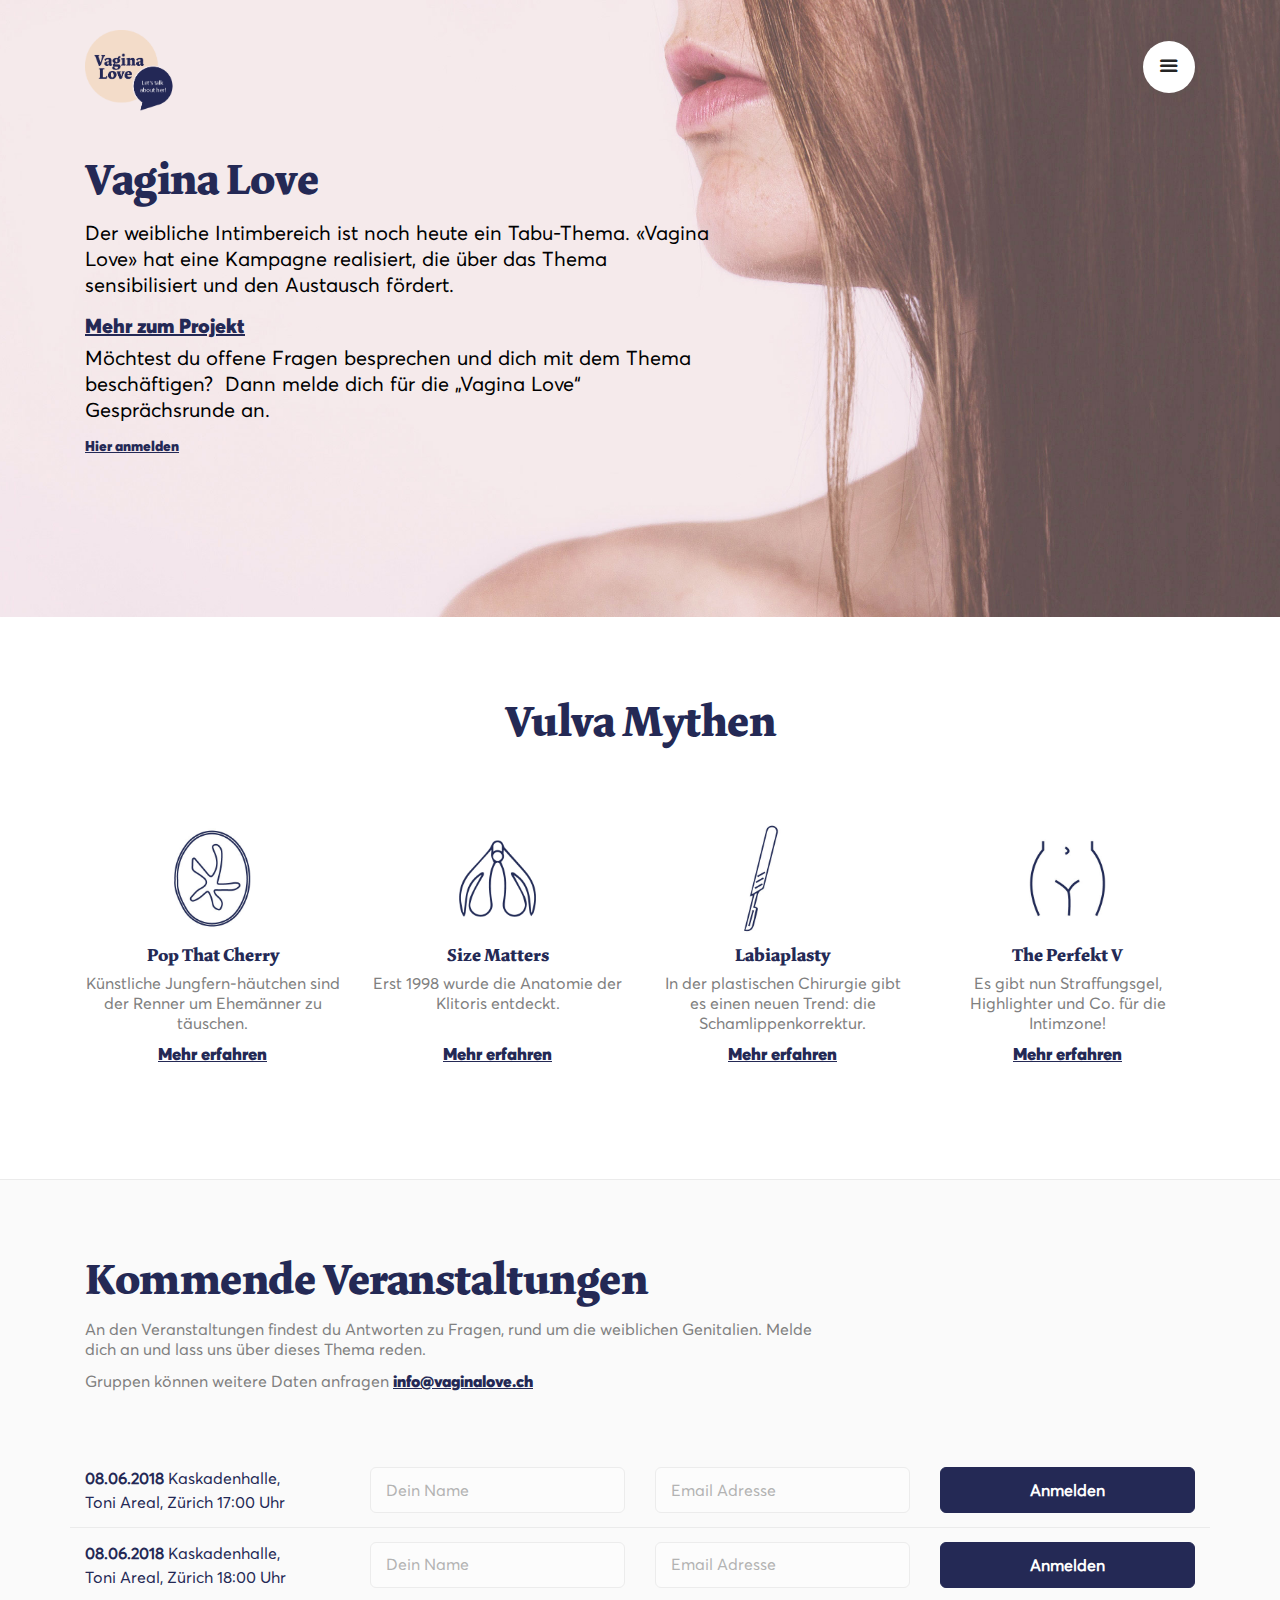
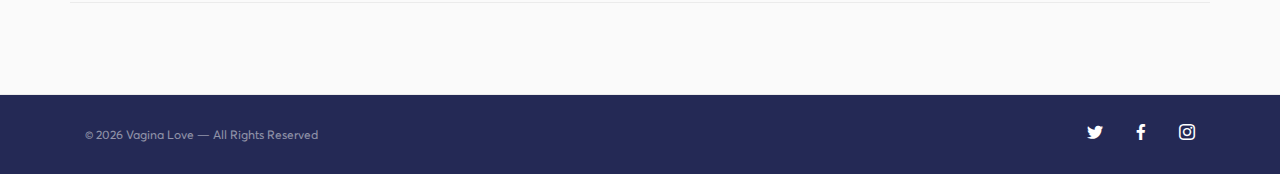
==== commit 268386ab: "init texte adou" ====
--- a/index.html
+++ b/index.html
@@ -56,9 +56,11 @@
                     <div class="row">
                         <div class="col-md-7 col-lg-7">
                             <h1>Vagina Love</h1>
-                            <p class="lead weiss"> Nimm dem Gespräch teil und lerne mehr über den weichlichen Intimbereich.&nbsp;</p>
+                            <p class="lead weiss">Der weibliche Intimbereich ist noch heute ein Tabu-Thema. «Vagina Love» hat eine Kampagne realisiert, die über das Thema sensibilisiert und den Austausch fördert.&nbsp;</p>
                             <a href="das-projekt.html"><h5 class="text-decoration title-link"><b>Mehr zum Projekt</b></h5></a>
-                         
+                            <p class="lead weiss">Möchtest du offene Fragen besprechen und dich mit dem Thema beschäftigen?  +Dann melde dich für die „Vagina Love“ Gesprächsrunde an.&nbsp;</p>
+                            <a href="das-projekt.html"><h5 class="text-decoration scroll-to"><b>Hier anmelden</b></h5></a>
                         </div>
 
                     </div>
--- a/css/theme-charcoal.css
+++ b/css/theme-charcoal.css
@@ -1261,7 +1261,7 @@
 }
 /**! 12. Form Elements **/
 form {
-  max-width: 100%;
+  min-width: 100%;
 }
 form + form {
   margin-top: 30px;
--- a/css/custom.css
+++ b/css/custom.css
@@ -275,7 +275,7 @@
 /*mythen*/
 
 a.feature img:first-child:not(:last-child) {
-    margin-bottom: 0.5em;
+    margin-bottom: 0.2em;
     margin-top: 0em;
 }
 
@@ -306,10 +306,12 @@
 }
 
 .btn--primary:hover {
-  background: #1D1D1B;
+  background: #2c3269;
+  /*opacity: 0.9;*/
 }
 .btn--primary:active {
-  background: #1D1D1B;
+  background: #2c3269;
+  /*opacity: 0.9;*/
 }
 .btn--primary-1,
 .btn--primary-1:visited {
@@ -417,7 +419,7 @@
 
 
 section, footer {
-    padding-top: 6.428571em;
+    padding-top: 5.428571em;
     /*padding-bottom: 0.42857143em;*/
     padding-bottom: 0em;
 }
@@ -454,7 +456,11 @@
 }
 
 .abstand-unten {
-	padding-bottom: 5.5em;
+	    padding-bottom: 3.5em;
+}
+
+.abstand-groesser {
+        padding-bottom: 5.5em!important;    
 }
 
 .text-block h3, .text-block .h3 {
@@ -551,13 +557,13 @@
   /*  height: 600px;*/
 }
 section.space--xs, footer.space--xs {
-    padding-top: 0.714286em;
-    padding-bottom: 6.414286em;
+    padding-top: 0;
+    padding-bottom: 5.414286em;
 }
 
 section.space--md, footer.space--md {
 
-    min-height: 45vw;
+    min-height: 43vw;
 }
 
 .menu-fullscreen .modal-content .modal-close-cross {
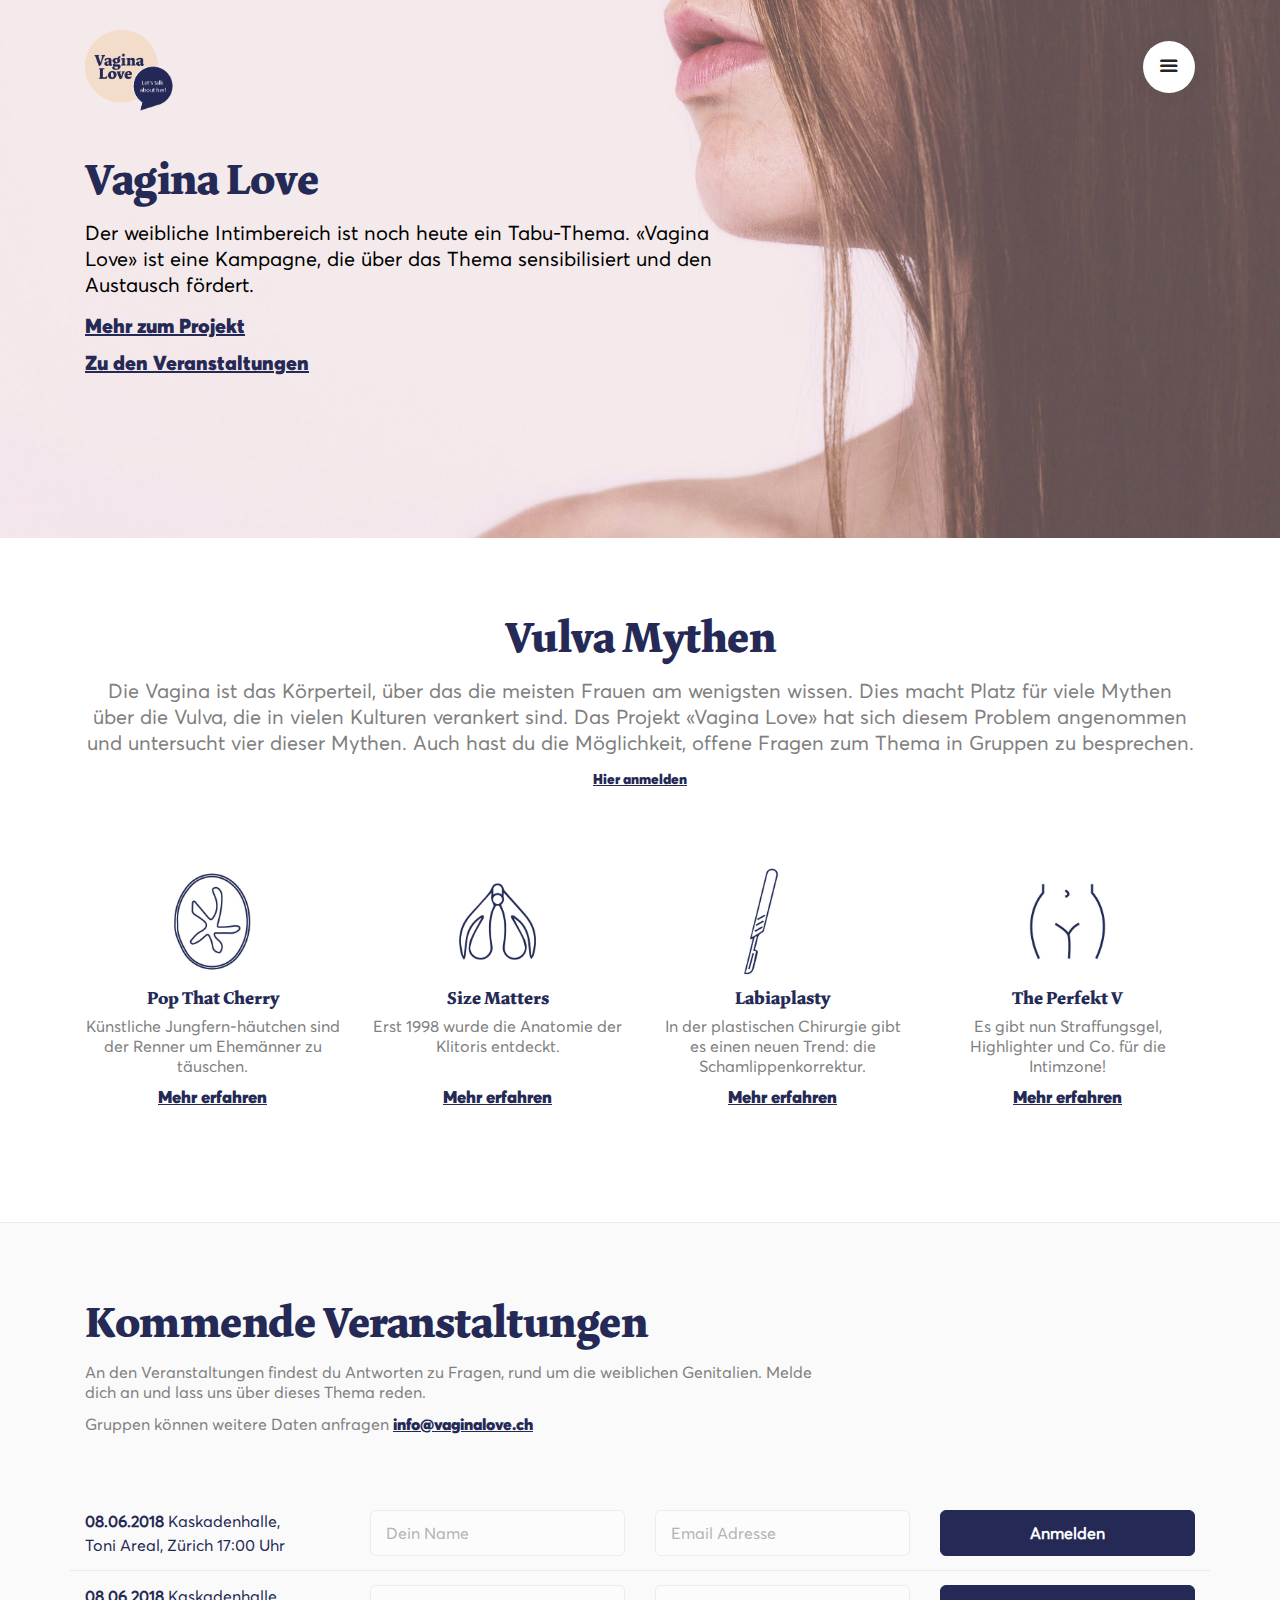
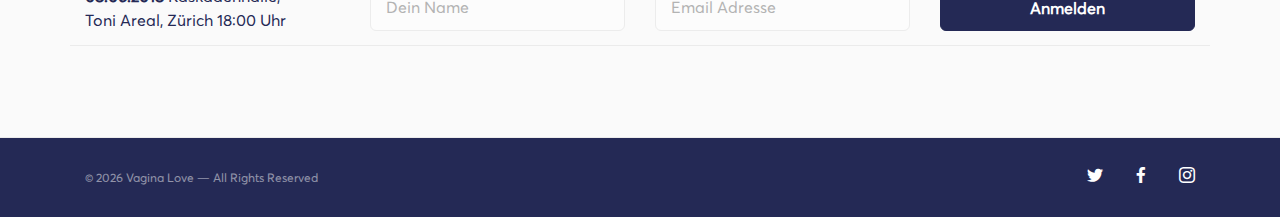
==== commit fa3f71e6: "change text input thomas landing" ====
--- a/index.html
+++ b/index.html
@@ -56,11 +56,12 @@
                     <div class="row">
                         <div class="col-md-7 col-lg-7">
                             <h1>Vagina Love</h1>
-                            <p class="lead weiss">Der weibliche Intimbereich ist noch heute ein Tabu-Thema. «Vagina Love» hat eine Kampagne realisiert, die über das Thema sensibilisiert und den Austausch fördert.&nbsp;</p>
+                            <p class="lead weiss">Der weibliche Intimbereich ist noch heute ein Tabu-Thema. «Vagina Love» ist eine Kampagne, die über das Thema sensibilisiert und den Austausch fördert. &nbsp;</p>
                             <a href="das-projekt.html"><h5 class="text-decoration title-link"><b>Mehr zum Projekt</b></h5></a>
-                            <p class="lead weiss">Möchtest du offene Fragen besprechen und dich mit dem Thema beschäftigen?  +                            <a href="das-projekt.html"><h5 class="text-decoration title-link"><b>Zu den Veranstaltungen</b></h5></a>
+                            <!-- <p class="lead weiss">Möchtest du offene Fragen besprechen und dich mit dem Thema beschäftigen?   Dann melde dich für die „Vagina Love“ Gesprächsrunde an.&nbsp;</p>
-                            <a href="das-projekt.html"><h5 class="text-decoration scroll-to"><b>Hier anmelden</b></h5></a>
+                            <a href="das-projekt.html"><h5 class="text-decoration scroll-to"><b>Hier anmelden</b></h5></a> -->
                         </div>
 
                     </div>
@@ -71,6 +72,8 @@
                     <div class="row titel">
                         <div class="col-md-12 mobile-center">
                             <h1>Vulva Mythen</h1>
+                            <p class="lead">Die Vagina ist das Körperteil, über das die meisten Frauen am wenigsten wissen. Dies macht Platz für viele Mythen über die Vulva, die in vielen Kulturen verankert sind. Das Projekt «Vagina Love» hat sich diesem Problem angenommen und untersucht vier dieser Mythen. Auch hast du die Möglichkeit, offene Fragen zum Thema in Gruppen zu besprechen.</p>
+                            <a href="das-projekt.html"><p></p><h5 class="text-decoration scroll-to"><b>Hier anmelden</b></h5></a>
                         </div>
                     </div>
                 </div>
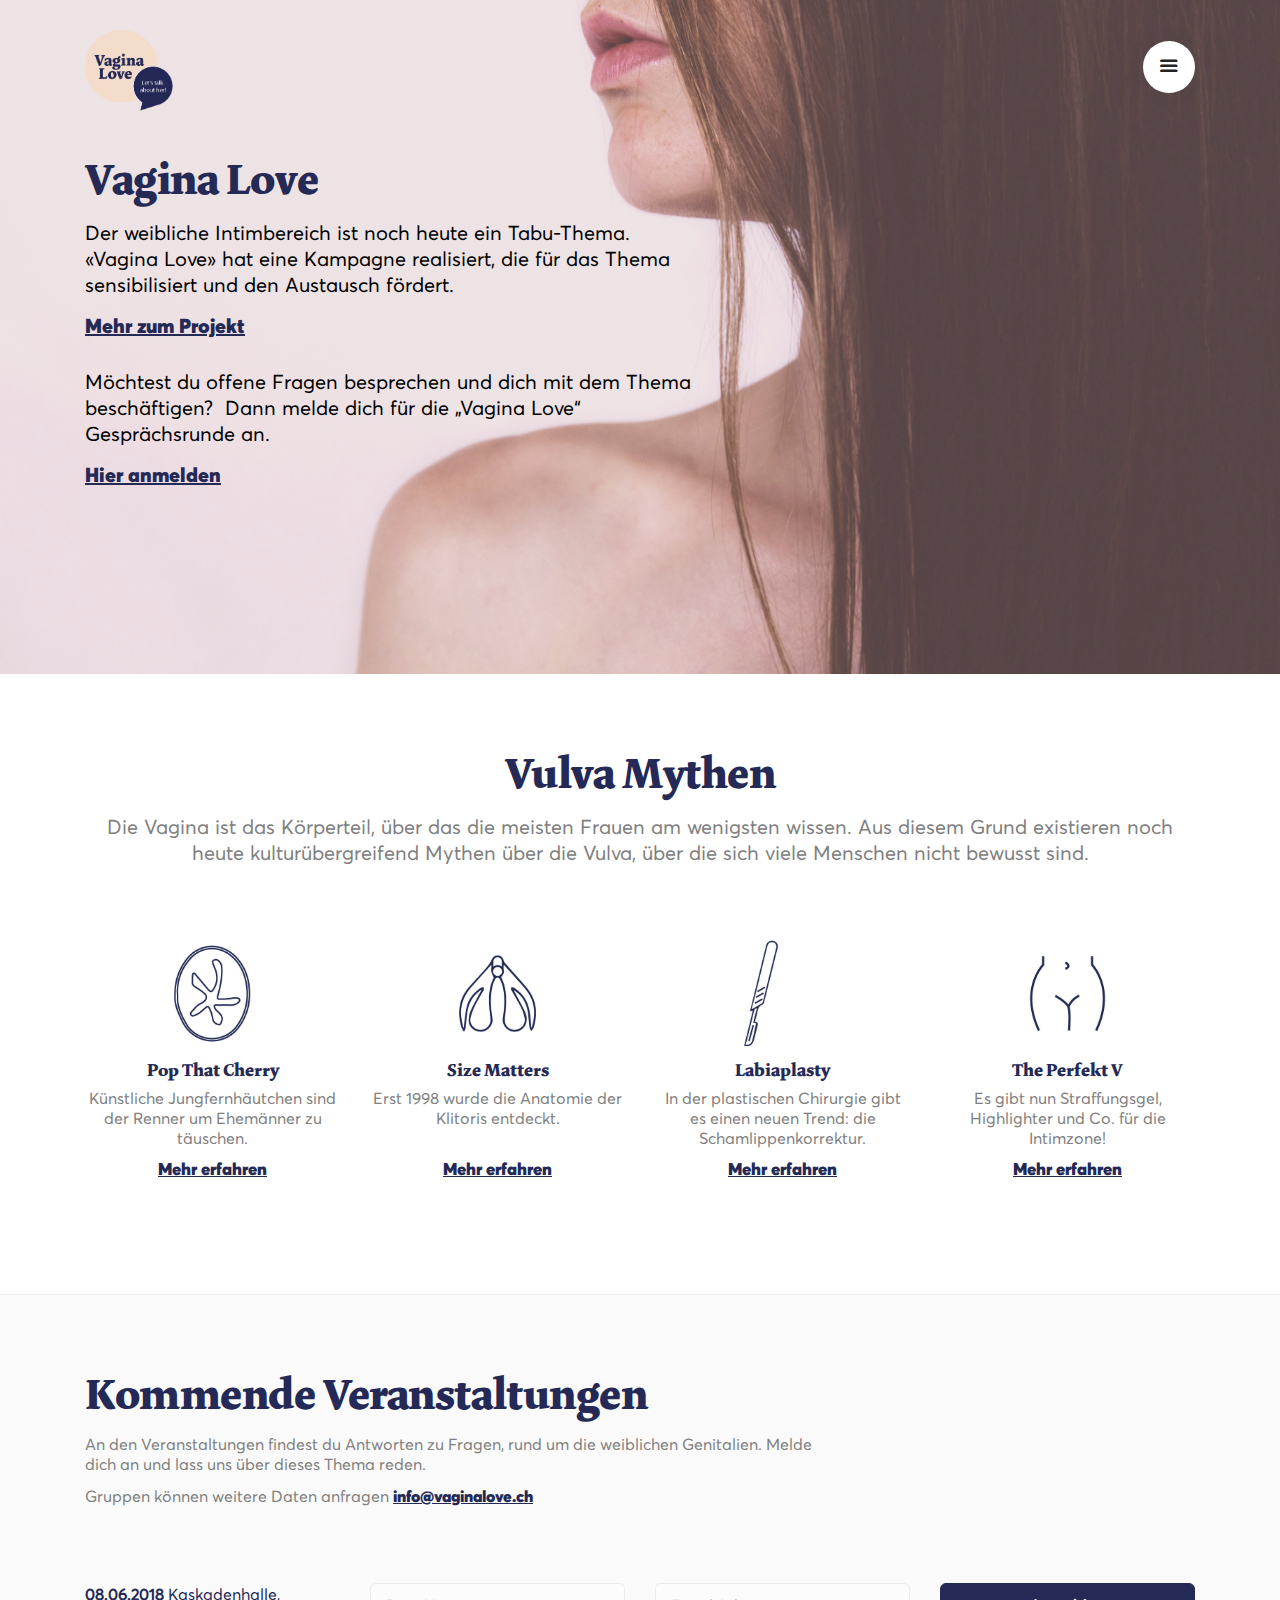
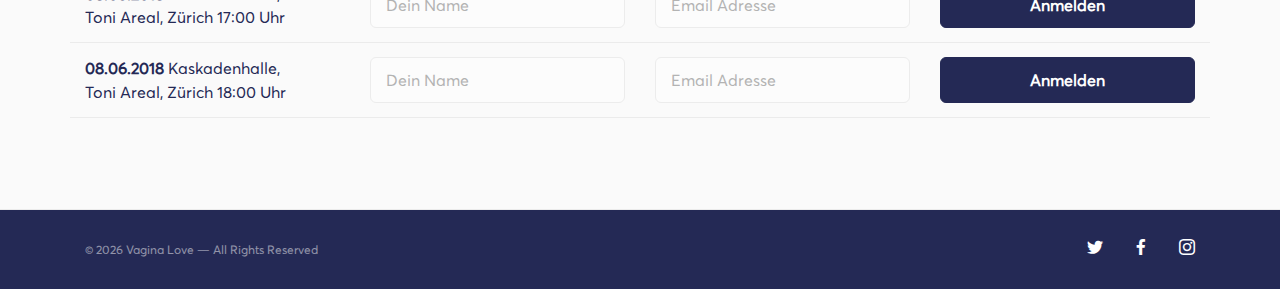
==== commit debc8ca1: "init texte ruth" ====
--- a/index.html
+++ b/index.html
@@ -56,12 +56,12 @@
                     <div class="row">
                         <div class="col-md-7 col-lg-7">
                             <h1>Vagina Love</h1>
-                            <p class="lead weiss">Der weibliche Intimbereich ist noch heute ein Tabu-Thema. «Vagina Love» ist eine Kampagne, die über das Thema sensibilisiert und den Austausch fördert. &nbsp;</p>
+                            <p class="lead weiss">Der weibliche Intimbereich ist noch heute ein Tabu-Thema.</br> «Vagina Love» hat eine Kampagne realisiert, die für das Thema sensibilisiert und den Austausch fördert.</p>
                             <a href="das-projekt.html"><h5 class="text-decoration title-link"><b>Mehr zum Projekt</b></h5></a>
-                            <a href="das-projekt.html"><h5 class="text-decoration title-link"><b>Zu den Veranstaltungen</b></h5></a>
-                            <!-- <p class="lead weiss">Möchtest du offene Fragen besprechen und dich mit dem Thema beschäftigen?  +                            <!-- <a href="#"><h5 class="text-decoration title-link scroll-to"><b>Zu den Veranstaltungen</b></h5></a> -->
+                            <p class="lead weiss">Möchtest du offene Fragen besprechen und dich mit dem Thema beschäftigen?   Dann melde dich für die „Vagina Love“ Gesprächsrunde an.&nbsp;</p>
-                            <a href="das-projekt.html"><h5 class="text-decoration scroll-to"><b>Hier anmelden</b></h5></a> -->
+                            <a href="#"><h5 class="text-decoration title-link scroll-to"><b>Hier anmelden</b></h5></a>
                         </div>
 
                     </div>
@@ -72,20 +72,19 @@
                     <div class="row titel">
                         <div class="col-md-12 mobile-center">
                             <h1>Vulva Mythen</h1>
-                            <p class="lead">Die Vagina ist das Körperteil, über das die meisten Frauen am wenigsten wissen. Dies macht Platz für viele Mythen über die Vulva, die in vielen Kulturen verankert sind. Das Projekt «Vagina Love» hat sich diesem Problem angenommen und untersucht vier dieser Mythen. Auch hast du die Möglichkeit, offene Fragen zum Thema in Gruppen zu besprechen.</p>
-                            <a href="das-projekt.html"><p></p><h5 class="text-decoration scroll-to"><b>Hier anmelden</b></h5></a>
+                            <p class="lead">Die Vagina ist das Körperteil, über das die meisten Frauen am wenigsten wissen. Aus diesem Grund existieren noch heute kulturübergreifend Mythen über die Vulva, über die sich viele Menschen nicht bewusst sind. 
                         </div>
                     </div>
                 </div>
           
-            <section class="space--xs">
+            <section class="space--xs platz">
                 <div class="container">
                     <div class="row mobile-center">
                         <div class="col-md-6 col-lg-3 abstand-box">
                             <div class="feature feature-6 ">
                             <a href="#" class="feature feature-6""> <img class="dark-icon" alt="Pic" src="img/VL_Icons_transparent-04.png">
                                 <h4><b>Pop That Cherry</b></h4>
-                                <p class="averta-small"> Künstliche Jungfern-häutchen sind der Renner um Ehemänner zu täuschen. </p>
+                                <p class="averta-small"> Künstliche Jungfernhäutchen sind der Renner um Ehemänner zu täuschen. </p>
                                 <a href="pop-that-cherry.html"><h5 class="text-decoration"><b>Mehr erfahren</b></h5></a>
                             </a>
 
--- a/css/custom.css
+++ b/css/custom.css
@@ -255,6 +255,7 @@
 
 .title-link {
     font-size: 20px;
+    padding-bottom: 1.2em;
 }
 
 /*secondary bg*/
@@ -273,6 +274,10 @@
 }
 
 /*mythen*/
+
+.platz {
+    padding-top: 3em;
+}
 
 a.feature img:first-child:not(:last-child) {
     margin-bottom: 0.2em;
@@ -557,7 +562,7 @@
   /*  height: 600px;*/
 }
 section.space--xs, footer.space--xs {
-    padding-top: 0;
+    padding-top: 2em;
     padding-bottom: 5.414286em;
 }
 
@@ -638,6 +643,9 @@
 .feature-large {
     padding-bottom: 75px;
 }
+
+
+
 }
 
 @media all and (max-width: 768px) {
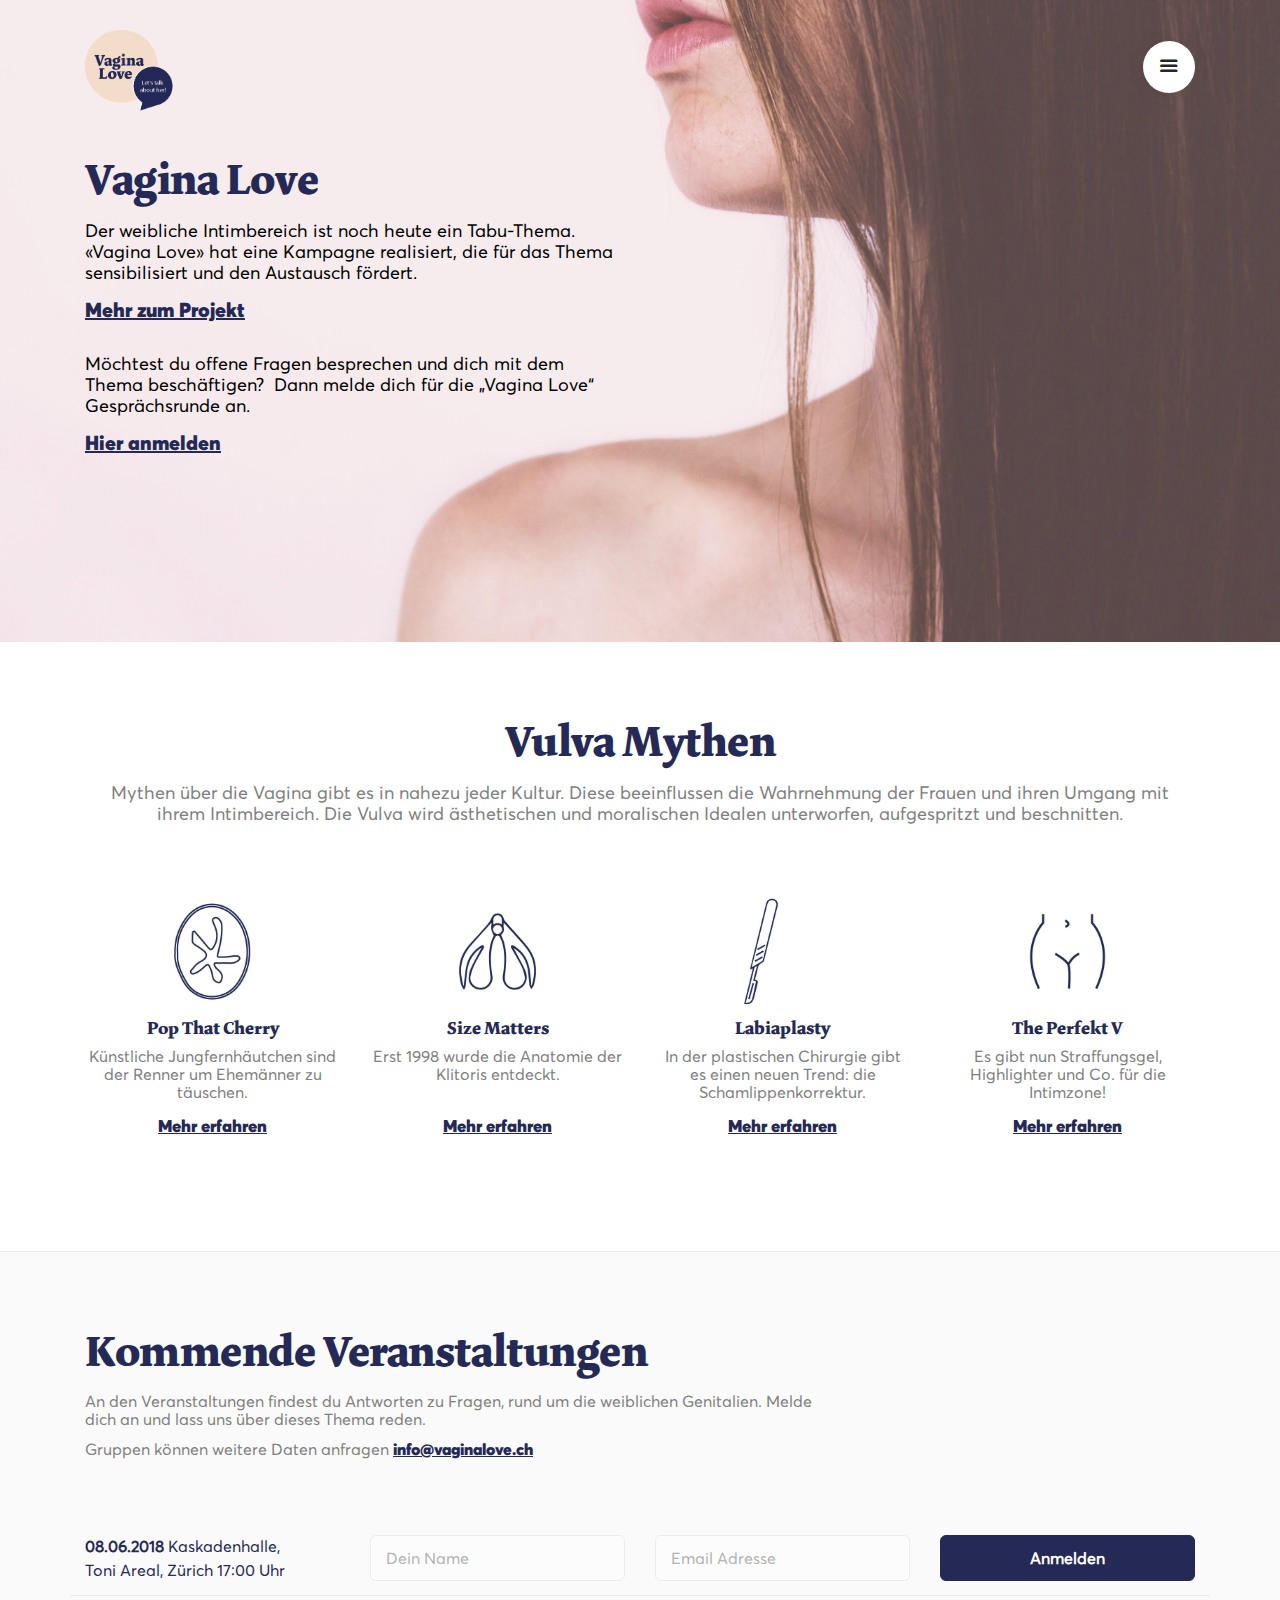
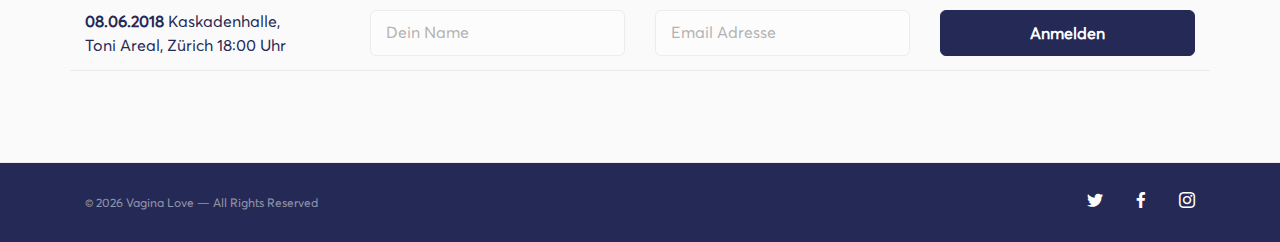
==== commit b097bbe1: "landing image und text finisch change img landing" ====
--- a/index.html
+++ b/index.html
@@ -54,9 +54,9 @@
                 <div class="background-image-holder"> <img alt="background" src="img/freestocks-org-104616-unsplash.jpg"> </div>
                 <div class="container">
                     <div class="row">
-                        <div class="col-md-7 col-lg-7">
+                        <div class="col-md-6 col-lg-6">
                             <h1>Vagina Love</h1>
-                            <p class="lead weiss">Der weibliche Intimbereich ist noch heute ein Tabu-Thema.</br> «Vagina Love» hat eine Kampagne realisiert, die für das Thema sensibilisiert und den Austausch fördert.</p>
+                            <p class="lead weiss">Der weibliche Intimbereich ist noch heute ein Tabu-Thema. «Vagina Love» hat eine Kampagne realisiert, die für das Thema sensibilisiert und den Austausch fördert.</p>
                             <a href="das-projekt.html"><h5 class="text-decoration title-link"><b>Mehr zum Projekt</b></h5></a>
                             <!-- <a href="#"><h5 class="text-decoration title-link scroll-to"><b>Zu den Veranstaltungen</b></h5></a> -->
                             <p class="lead weiss">Möchtest du offene Fragen besprechen und dich mit dem Thema beschäftigen?  @@ -72,7 +72,7 @@
                     <div class="row titel">
                         <div class="col-md-12 mobile-center">
                             <h1>Vulva Mythen</h1>
-                            <p class="lead">Die Vagina ist das Körperteil, über das die meisten Frauen am wenigsten wissen. Aus diesem Grund existieren noch heute kulturübergreifend Mythen über die Vulva, über die sich viele Menschen nicht bewusst sind. 
+                            <p class="lead">Mythen über die Vagina gibt es in nahezu jeder Kultur. Diese beeinflussen die Wahrnehmung der Frauen und ihren Umgang mit ihrem Intimbereich. Die Vulva wird ästhetischen und moralischen Idealen unterworfen, aufgespritzt und beschnitten. 
                         </div>
                     </div>
                 </div>
--- a/css/custom.css
+++ b/css/custom.css
@@ -215,8 +215,8 @@
 	color: #808080;
 /*    font-size: 1.3em;
     line-height: 1.5;*/
-    font-size: 20px;
-    line-height: 26px;
+    font-size: 18px;
+    line-height: 21px;
 }
 
 .lead:not(:last-child) {
@@ -238,8 +238,8 @@
 .averta-small {
 /*    font-size: 1em;
     line-height: 1.3em;*/
-    font-size: 16.3px;
-    line-height: 20px;
+    font-size: 16px;
+    line-height: 18px;
     color: #808080;  
 }
 
@@ -557,7 +557,7 @@
 
 @media all and (max-width: 1024px) {
 section.space--md, footer.space--md {
-	padding-top: 12.142857em;
+	padding-top: 11.142857em;
     padding-bottom: 9.142857em;
   /*  height: 600px;*/
 }
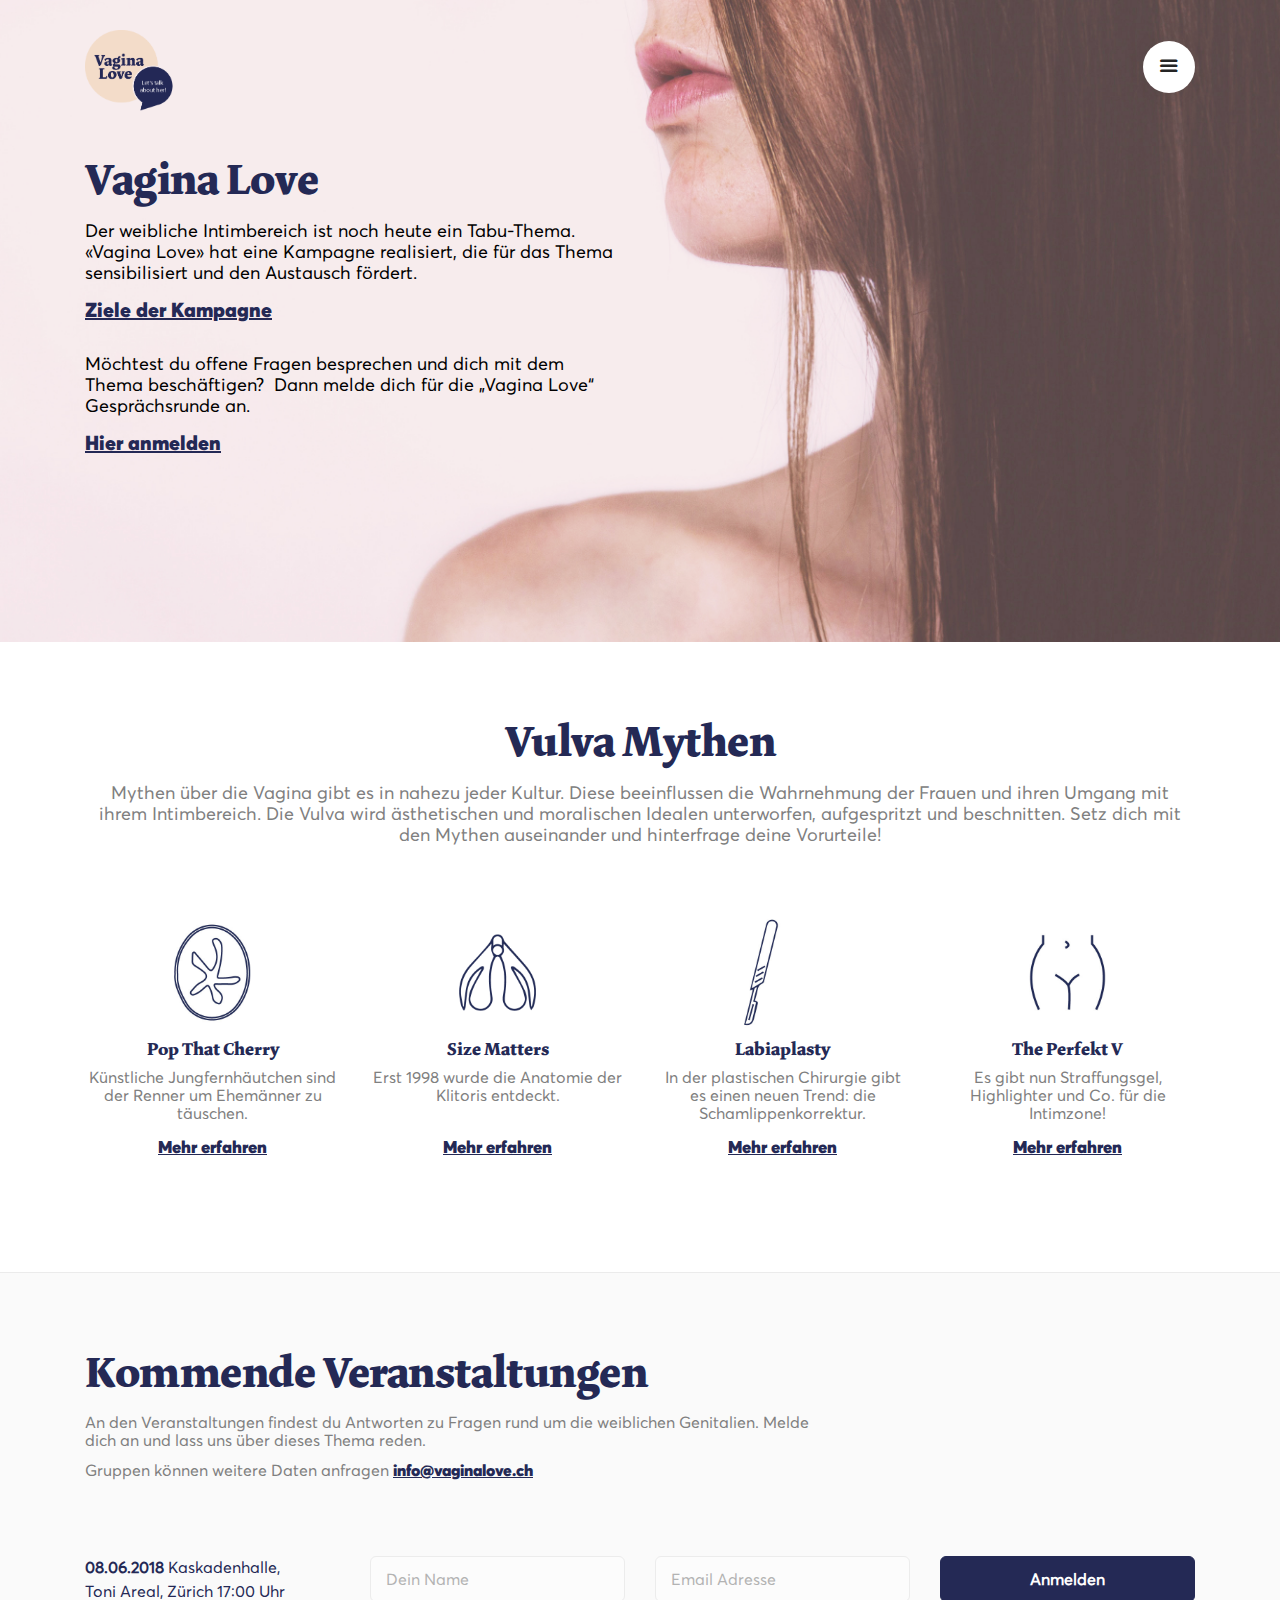
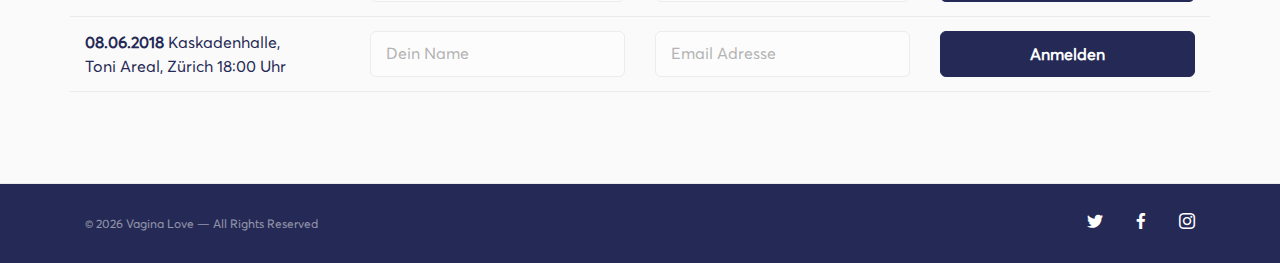
==== commit 14cc0375: "adou approved" ====
--- a/index.html
+++ b/index.html
@@ -34,7 +34,7 @@
                                                     
                                                     <ul class="menu-vertical">
                                                         <li class="h3"> <a href="index.html">Vagina Love</a> </li>
-                                                        <li class="h3"> <a href="das-projekt.html">Das Projekt</a> </li>
+                                                        <li class="h3"> <a href="das-projekt.html">Ziele der Kampagne</a> </li>
                                                        
                                                     </ul>
                                                 </div>
@@ -57,7 +57,7 @@
                         <div class="col-md-6 col-lg-6">
                             <h1>Vagina Love</h1>
                             <p class="lead weiss">Der weibliche Intimbereich ist noch heute ein Tabu-Thema. «Vagina Love» hat eine Kampagne realisiert, die für das Thema sensibilisiert und den Austausch fördert.</p>
-                            <a href="das-projekt.html"><h5 class="text-decoration title-link"><b>Mehr zum Projekt</b></h5></a>
+                            <a href="das-projekt.html"><h5 class="text-decoration title-link"><b>Ziele der Kampagne</b></h5></a>
                             <!-- <a href="#"><h5 class="text-decoration title-link scroll-to"><b>Zu den Veranstaltungen</b></h5></a> -->
                             <p class="lead weiss">Möchtest du offene Fragen besprechen und dich mit dem Thema beschäftigen?   Dann melde dich für die „Vagina Love“ Gesprächsrunde an.&nbsp;</p>
@@ -72,7 +72,8 @@
                     <div class="row titel">
                         <div class="col-md-12 mobile-center">
                             <h1>Vulva Mythen</h1>
-                            <p class="lead">Mythen über die Vagina gibt es in nahezu jeder Kultur. Diese beeinflussen die Wahrnehmung der Frauen und ihren Umgang mit ihrem Intimbereich. Die Vulva wird ästhetischen und moralischen Idealen unterworfen, aufgespritzt und beschnitten. 
+                            <p class="lead">Mythen über die Vagina gibt es in nahezu jeder Kultur. Diese beeinflussen die Wahrnehmung der Frauen und ihren Umgang mit ihrem Intimbereich. Die Vulva wird ästhetischen und moralischen Idealen unterworfen, aufgespritzt und beschnitten. Setz dich mit den Mythen auseinander und hinterfrage deine Vorurteile!</p>
+
                         </div>
                     </div>
                 </div>
@@ -136,7 +137,7 @@
                     <div class="row titel">
                         <div class="col-md-8">
                             <h1>Kommende Veranstaltungen</h1>
-                            <p class="averta-small"> An den Veranstaltungen findest du Antworten zu Fragen, rund um die weiblichen Genitalien. Melde dich an und lass uns über dieses Thema reden. </p> 
+                            <p class="averta-small"> An den Veranstaltungen findest du Antworten zu Fragen rund um die weiblichen Genitalien. Melde dich an und lass uns über dieses Thema reden. </p> 
                         
                             <p class="text-decoration averta-small tiefer">Gruppen können weitere Daten anfragen <a href="mailto:info@vaginalove.ch"><strong>info@vaginalove.ch</strong></a></p>  
                         </div>
--- a/css/custom.css
+++ b/css/custom.css
@@ -273,6 +273,20 @@
     opacity: 0.1!important;
 }
 
+.background-image-holder {
+    position: absolute;
+    height: 100%;
+    top: 0;
+    left: 0;
+    background-size: cover !important;
+    background-position: 50% 0% !important;
+    z-index: 0;
+    transition: opacity .3s linear;
+    -webkit-transition: opacity .3s linear;
+    opacity: 0;
+    background: #252525;
+}
+
 /*mythen*/
 
 .platz {
@@ -548,6 +562,10 @@
     color: #242955;
 }
 
+.mobile-center {
+    text-align: center;
+}
+
 @media all and (min-width: 1024px) {
 section.space--md, footer.space--md {
 
@@ -584,8 +602,18 @@
 
 }
 
-.mobile-center {
-    text-align: center;
+.background-image-holder {
+    position: absolute;
+    height: 100%;
+    top: 0;
+    left: 0;
+    background-size: cover !important;
+    background-position: 50% 0% !important;
+    z-index: 0;
+    transition: opacity .3s linear;
+    -webkit-transition: opacity .3s linear;
+    opacity: 0;
+    background: #252525;
 }
 @media (max-width: 990px){
 .bar--absolute, .pos-fixed {
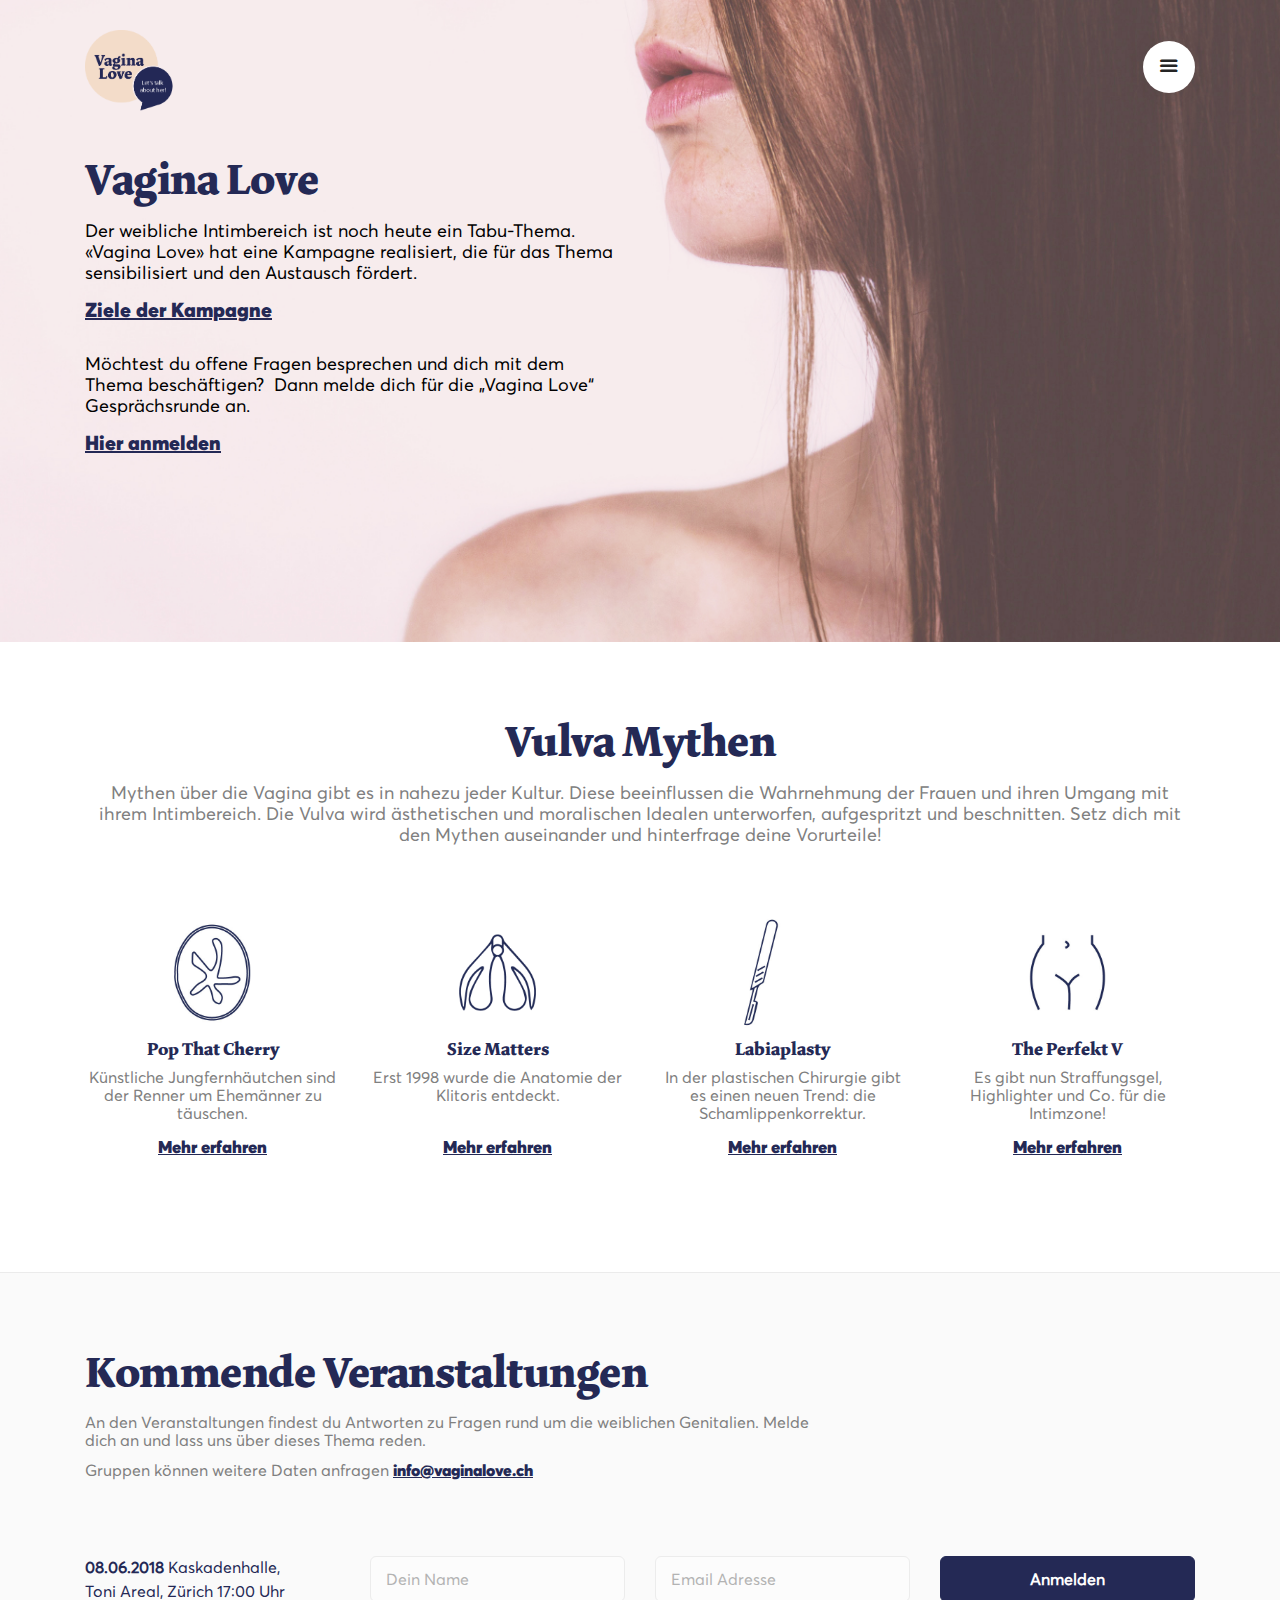
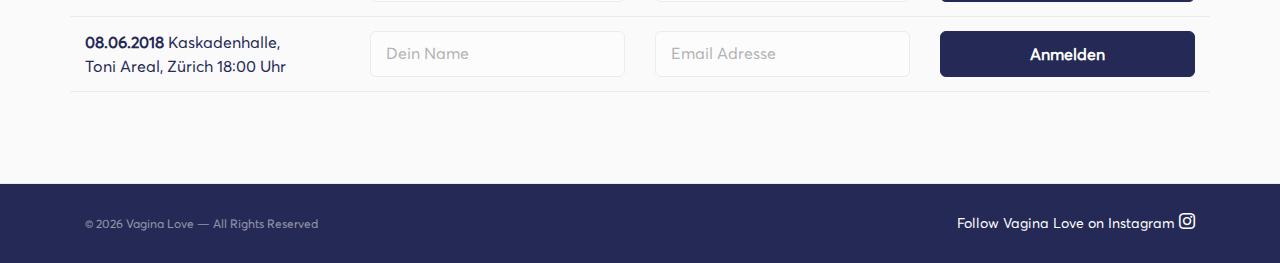
==== commit 36f39112: "init insta" ====
--- a/index.html
+++ b/index.html
@@ -195,9 +195,8 @@
                         <div class="col-sm-6 text-right text-center-xs">
                             <ul class="social-list list-inline">
                             
-                                <li><a href="#"><i class="socicon socicon-twitter icon icon--xs"></i></a></li>
-                                <li><a href="#"><i class="socicon socicon-facebook icon icon--xs"></i></a></li>
-                                <li><a href="#"><i class="socicon socicon-instagram icon icon--xs"></i></a></li>
+                                
+                                <li><a href="https://www.instagram.com/vaginalove.ch/?hl=de">Follow Vagina Love on Instagram </a><a href="https://www.instagram.com/vaginalove.ch/?hl=de"><i class="socicon socicon-instagram icon icon--xs"></i></a></li>
                             </ul>
                         </div>
                     </div>
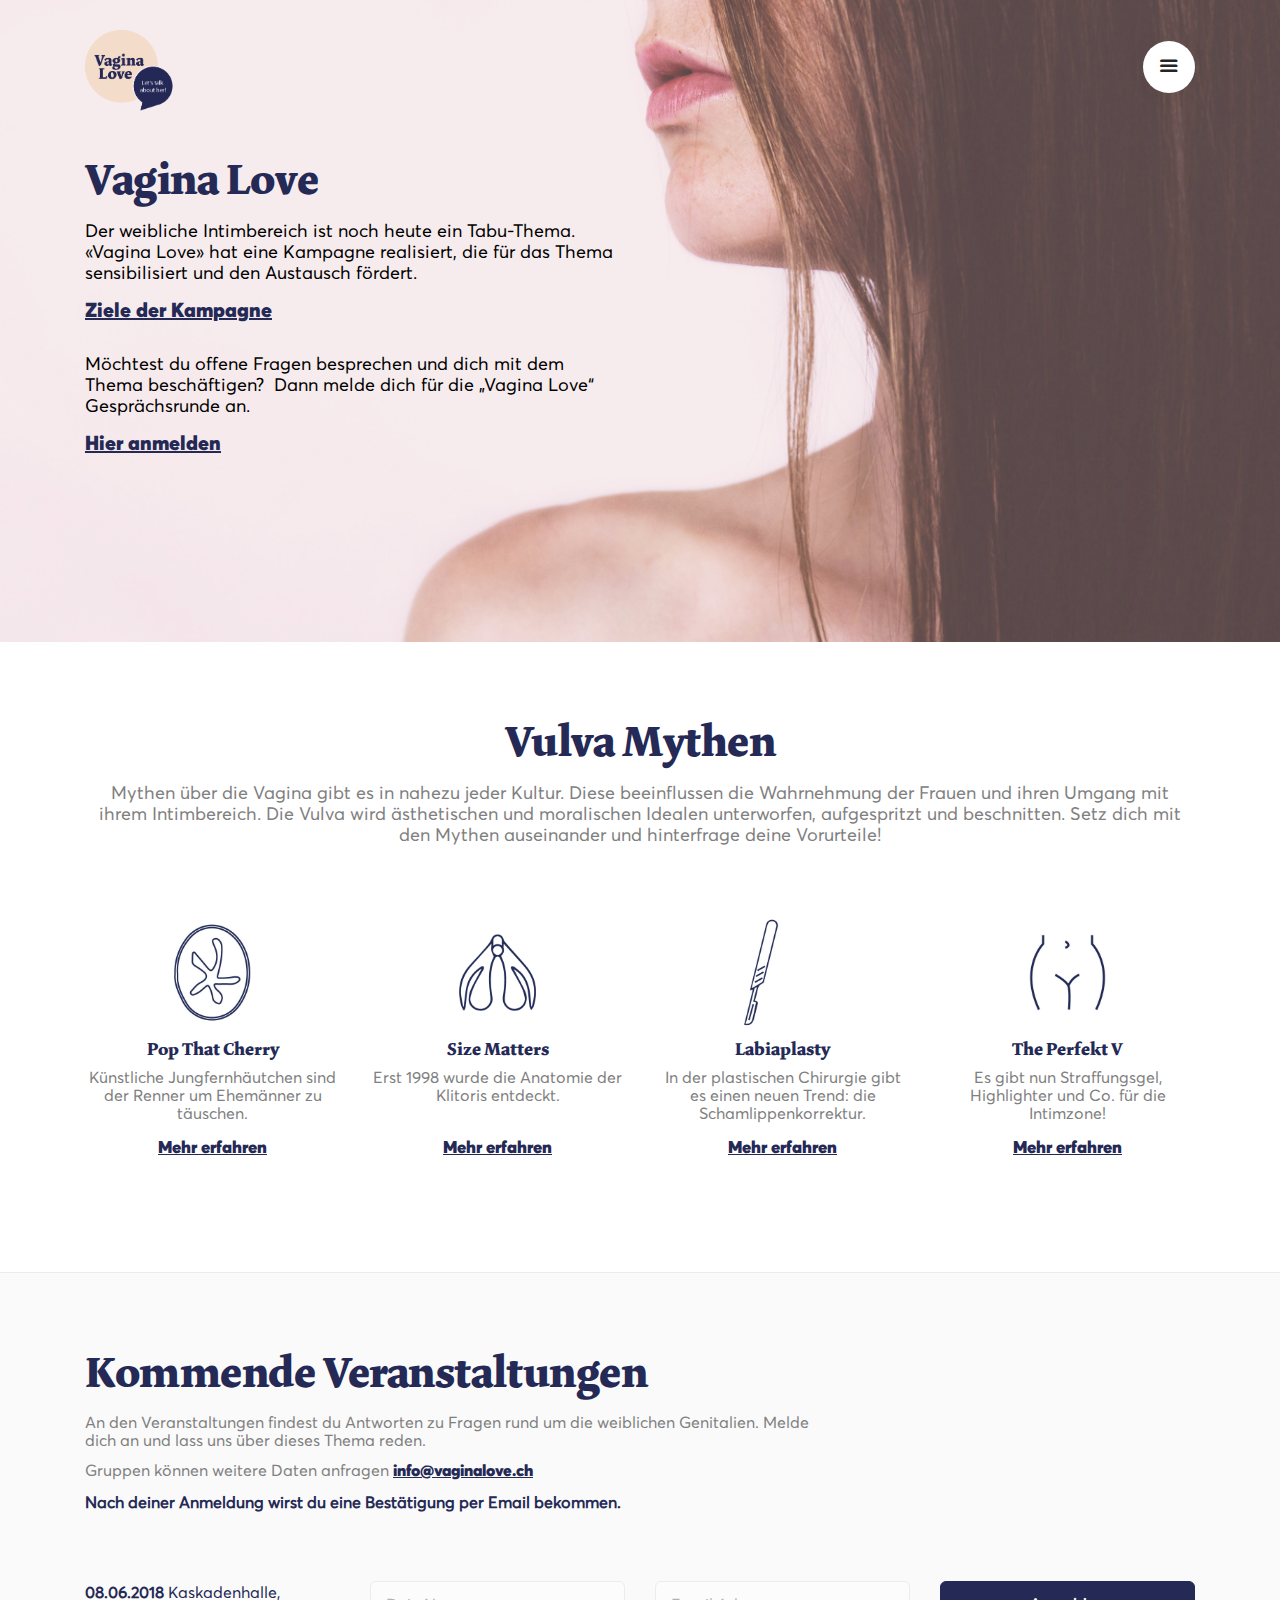
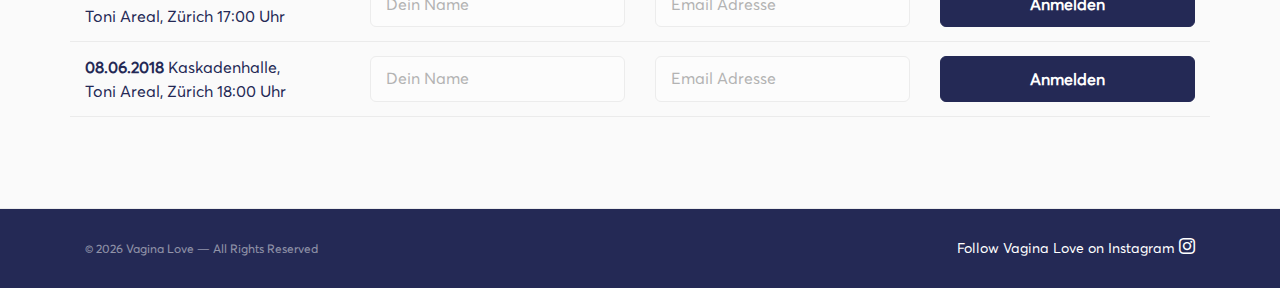
==== commit c0c286c5: "email text" ====
--- a/index.html
+++ b/index.html
@@ -139,7 +139,8 @@
                             <h1>Kommende Veranstaltungen</h1>
                             <p class="averta-small"> An den Veranstaltungen findest du Antworten zu Fragen rund um die weiblichen Genitalien. Melde dich an und lass uns über dieses Thema reden. </p> 
                         
-                            <p class="text-decoration averta-small tiefer">Gruppen können weitere Daten anfragen <a href="mailto:info@vaginalove.ch"><strong>info@vaginalove.ch</strong></a></p>  
+                            <p class="text-decoration averta-small tiefer">Gruppen können weitere Daten anfragen <a href="mailto:info@vaginalove.ch"><strong>info@vaginalove.ch</strong></a></p> 
+                            <p class="text-decoration averta-small tiefer"><strong>Nach deiner Anmeldung wirst du eine Bestätigung per Email bekommen.</strong></p>
                         </div>
                         
                     </div>
